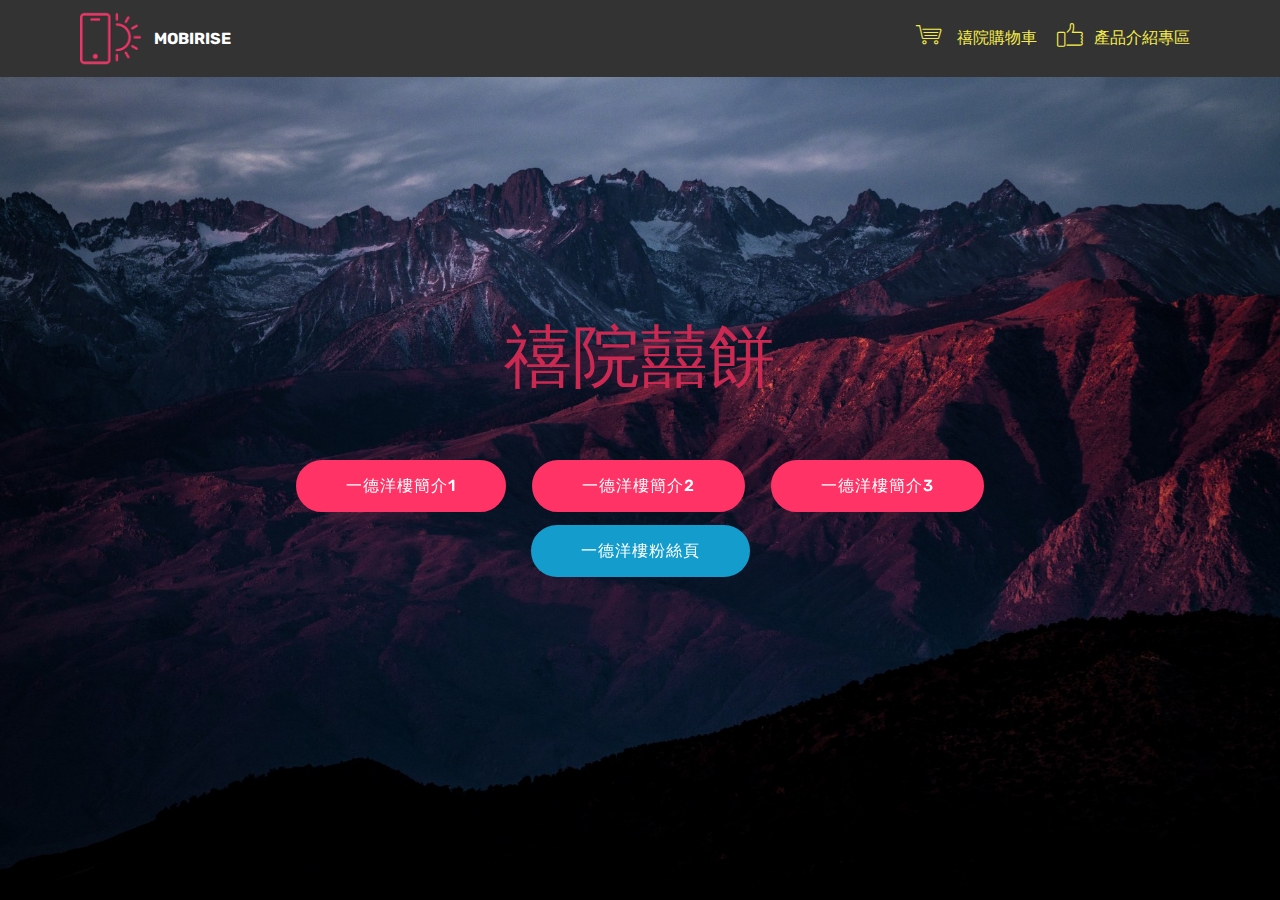
==== index.html @ d285a291 "create github pages" ====
<!DOCTYPE html>
<html>
<head>
  <!-- Site made with Mobirise Website Builder v4.3.2, https://mobirise.com -->
  <meta charset="UTF-8">
  <meta http-equiv="X-UA-Compatible" content="IE=edge">
  <meta name="generator" content="Mobirise v4.3.2, mobirise.com">
  <meta name="viewport" content="width=device-width, initial-scale=1">
  <link rel="shortcut icon" href="assets/images/logo2.png" type="image/x-icon">
  <meta name="description" content="一德洋樓介紹">
  <title>靜如的網頁</title>
  <link rel="stylesheet" href="assets/web/assets/mobirise-icons/mobirise-icons.css">
  <link rel="stylesheet" href="assets/tether/tether.min.css">
  <link rel="stylesheet" href="assets/bootstrap/css/bootstrap.min.css">
  <link rel="stylesheet" href="assets/bootstrap/css/bootstrap-grid.min.css">
  <link rel="stylesheet" href="assets/bootstrap/css/bootstrap-reboot.min.css">
  <link rel="stylesheet" href="assets/soundcloud-plugin/style.css">
  <link rel="stylesheet" href="assets/dropdown/css/style.css">
  <link rel="stylesheet" href="assets/theme/css/style.css">
  <link rel="stylesheet" href="assets/mobirise/css/mbr-additional.css" type="text/css">
  
  
  
</head>
<body>
<section class="menu cid-qD2wet095U" once="menu" id="menu1-g" data-rv-view="40">

    

    <nav class="navbar navbar-expand beta-menu navbar-dropdown align-items-center navbar-fixed-top navbar-toggleable-sm">
        <button class="navbar-toggler navbar-toggler-right" type="button" data-toggle="collapse" data-target="#navbarSupportedContent" aria-controls="navbarSupportedContent" aria-expanded="false" aria-label="Toggle navigation">
            <div class="hamburger">
                <span></span>
                <span></span>
                <span></span>
                <span></span>
            </div>
        </button>
        <div class="menu-logo">
            <div class="navbar-brand">
                <span class="navbar-logo">
                    <a href="https://mobirise.com">
                         <img src="assets/images/logo2.png" alt="Mobirise" media-simple="true" style="height: 3.8rem;">
                    </a>
                </span>
                <span class="navbar-caption-wrap"><a class="navbar-caption text-white display-4" href="https://mobirise.com">
                        MOBIRISE
                    </a></span>
            </div>
        </div>
        <div class="collapse navbar-collapse" id="navbarSupportedContent">
            <ul class="navbar-nav nav-dropdown nav-right" data-app-modern-menu="true"><li class="nav-item">
                    <a class="nav-link link text-success display-4" href="https://mobirise.com"><span class="mbri-shopping-cart mbr-iconfont mbr-iconfont-btn"></span>&nbsp;禧院購物車</a>
                </li>
                <li class="nav-item">
                    <a class="nav-link link text-success display-4" href="https://mobirise.com"><span class="mbri-like mbr-iconfont mbr-iconfont-btn"></span>產品介紹專區</a>
                </li></ul>
            
        </div>
    </nav>
</section>

<section class="engine"><a href="https://mobirise.co/h">make a website for free</a></section><section class="cid-qD2weN8NNi mbr-fullscreen mbr-parallax-background" id="header2-h" data-rv-view="42">

    

    

    <div class="container align-center">
        <div class="row justify-content-md-center">
            <div class="mbr-white col-md-10">
                <h1 class="mbr-section-title mbr-bold pb-3 mbr-fonts-style display-1"><span style="font-weight: normal;">禧院囍餅</span></h1>
                
                <p class="mbr-text pb-3 mbr-fonts-style display-5"></p>
                <div class="mbr-section-btn"><a class="btn btn-md btn-secondary display-4" href="https://www.youtube.com/watch?v=irKQ6YsvZEI&t=2s" target="_blank">一德洋樓簡介1</a> <a class="btn btn-md btn-secondary display-4" href="https://www.youtube.com/watch?v=BnlXxm09wXU" target="_blank">一德洋樓簡介2</a> <a class="btn btn-md btn-secondary display-4" href="https://www.youtube.com/watch?v=wf-YfYHKl_U" target="_blank">一德洋樓簡介3</a> <a class="btn btn-md btn-primary display-4" href="https://www.facebook.com/YidoMansion/" target="_blank">一德洋樓粉絲頁</a></div>
            </div>
        </div>
    </div>
    
</section>


  <script src="assets/web/assets/jquery/jquery.min.js"></script>
  <script src="assets/popper/popper.min.js"></script>
  <script src="assets/tether/tether.min.js"></script>
  <script src="assets/bootstrap/js/bootstrap.min.js"></script>
  <script src="assets/dropdown/js/script.min.js"></script>
  <script src="assets/touch-swipe/jquery.touch-swipe.min.js"></script>
  <script src="assets/jarallax/jarallax.min.js"></script>
  <script src="assets/smooth-scroll/smooth-scroll.js"></script>
  <script src="assets/theme/js/script.js"></script>
  
  
</body>
</html>
---- assets/web/assets/mobirise-icons/mobirise-icons.css ----
@font-face {
  font-family: 'MobiriseIcons';
  src:  url('mobirise-icons.eot?spat4u');
  src:  url('mobirise-icons.eot?spat4u#iefix') format('embedded-opentype'),
    url('mobirise-icons.ttf?spat4u') format('truetype'),
    url('mobirise-icons.woff?spat4u') format('woff'),
    url('mobirise-icons.svg?spat4u#MobiriseIcons') format('svg');
  font-weight: normal;
  font-style: normal;
}

[class^="mbri-"], [class*=" mbri-"] {
  /* use !important to prevent issues with browser extensions that change fonts */
  font-family: MobiriseIcons !important;
  speak: none;
  font-style: normal;
  font-weight: normal;
  font-variant: normal;
  text-transform: none;
  line-height: 1;

  /* Better Font Rendering =========== */
  -webkit-font-smoothing: antialiased;
  -moz-osx-font-smoothing: grayscale;
}

.mbri-add-submenu:before {
  content: "\e900";
}
.mbri-alert:before {
  content: "\e901";
}
.mbri-align-center:before {
  content: "\e902";
}
.mbri-align-justify:before {
  content: "\e903";
}
.mbri-align-left:before {
  content: "\e904";
}
.mbri-align-right:before {
  content: "\e905";
}
.mbri-android:before {
  content: "\e906";
}
.mbri-apple:before {
  content: "\e907";
}
.mbri-arrow-down:before {
  content: "\e908";
}
.mbri-arrow-next:before {
  content: "\e909";
}
.mbri-arrow-prev:before {
  content: "\e90a";
}
.mbri-arrow-up:before {
  content: "\e90b";
}
.mbri-bold:before {
  content: "\e90c";
}
.mbri-bookmark:before {
  content: "\e90d";
}
.mbri-bootstrap:before {
  content: "\e90e";
}
.mbri-briefcase:before {
  content: "\e90f";
}
.mbri-browse:before {
  content: "\e910";
}
.mbri-bulleted-list:before {
  content: "\e911";
}
.mbri-calendar:before {
  content: "\e912";
}
.mbri-camera:before {
  content: "\e913";
}
.mbri-cart-add:before {
  content: "\e914";
}
.mbri-cart-full:before {
  content: "\e915";
}
.mbri-cash:before {
  content: "\e916";
}
.mbri-change-style:before {
  content: "\e917";
}
.mbri-chat:before {
  content: "\e918";
}
.mbri-clock:before {
  content: "\e919";
}
.mbri-close:before {
  content: "\e91a";
}
.mbri-cloud:before {
  content: "\e91b";
}
.mbri-code:before {
  content: "\e91c";
}
.mbri-contact-form:before {
  content: "\e91d";
}
.mbri-credit-card:before {
  content: "\e91e";
}
.mbri-cursor-click:before {
  content: "\e91f";
}
.mbri-cust-feedback:before {
  content: "\e920";
}
.mbri-database:before {
  content: "\e921";
}
.mbri-delivery:before {
  content: "\e922";
}
.mbri-desktop:before {
  content: "\e923";
}
.mbri-devices:before {
  content: "\e924";
}
.mbri-down:before {
  content: "\e925";
}
.mbri-download:before {
  content: "\e989";
}
.mbri-drag-n-drop:before {
  content: "\e927";
}
.mbri-drag-n-drop2:before {
  content: "\e928";
}
.mbri-edit:before {
  content: "\e929";
}
.mbri-edit2:before {
  content: "\e92a";
}
.mbri-error:before {
  content: "\e92b";
}
.mbri-extension:before {
  content: "\e92c";
}
.mbri-features:before {
  content: "\e92d";
}
.mbri-file:before {
  content: "\e92e";
}
.mbri-flag:before {
  content: "\e92f";
}
.mbri-folder:before {
  content: "\e930";
}
.mbri-gift:before {
  content: "\e931";
}
.mbri-github:before {
  content: "\e932";
}
.mbri-globe:before {
  content: "\e933";
}
.mbri-globe-2:before {
  content: "\e934";
}
.mbri-growing-chart:before {
  content: "\e935";
}
.mbri-hearth:before {
  content: "\e936";
}
.mbri-help:before {
  content: "\e937";
}
.mbri-home:before {
  content: "\e938";
}
.mbri-hot-cup:before {
  content: "\e939";
}
.mbri-idea:before {
  content: "\e93a";
}
.mbri-image-gallery:before {
  content: "\e93b";
}
.mbri-image-slider:before {
  content: "\e93c";
}
.mbri-info:before {
  content: "\e93d";
}
.mbri-italic:before {
  content: "\e93e";
}
.mbri-key:before {
  content: "\e93f";
}
.mbri-laptop:before {
  content: "\e940";
}
.mbri-layers:before {
  content: "\e941";
}
.mbri-left-right:before {
  content: "\e942";
}
.mbri-left:before {
  content: "\e943";
}
.mbri-letter:before {
  content: "\e944";
}
.mbri-like:before {
  content: "\e945";
}
.mbri-link:before {
  content: "\e946";
}
.mbri-lock:before {
  content: "\e947";
}
.mbri-login:before {
  content: "\e948";
}
.mbri-logout:before {
  content: "\e949";
}
.mbri-magic-stick:before {
  content: "\e94a";
}
.mbri-map-pin:before {
  content: "\e94b";
}
.mbri-menu:before {
  content: "\e94c";
}
.mbri-mobile:before {
  content: "\e94d";
}
.mbri-mobile2:before {
  content: "\e94e";
}
.mbri-mobirise:before {
  content: "\e94f";
}
.mbri-more-horizontal:before {
  content: "\e950";
}
.mbri-more-vertical:before {
  content: "\e951";
}
.mbri-music:before {
  content: "\e952";
}
.mbri-new-file:before {
  content: "\e953";
}
.mbri-numbered-list:before {
  content: "\e954";
}
.mbri-opened-folder:before {
  content: "\e955";
}
.mbri-pages:before {
  content: "\e956";
}
.mbri-paper-plane:before {
  content: "\e957";
}
.mbri-paperclip:before {
  content: "\e958";
}
.mbri-photo:before {
  content: "\e959";
}
.mbri-photos:before {
  content: "\e95a";
}
.mbri-pin:before {
  content: "\e95b";
}
.mbri-play:before {
  content: "\e95c";
}
.mbri-plus:before {
  content: "\e95d";
}
.mbri-preview:before {
  content: "\e95e";
}
.mbri-print:before {
  content: "\e95f";
}
.mbri-protect:before {
  content: "\e960";
}
.mbri-question:before {
  content: "\e961";
}
.mbri-quote-left:before {
  content: "\e962";
}
.mbri-quote-right:before {
  content: "\e963";
}
.mbri-refresh:before {
  content: "\e964";
}
.mbri-responsive:before {
  content: "\e965";
}
.mbri-right:before {
  content: "\e966";
}
.mbri-rocket:before {
  content: "\e967";
}
.mbri-sad-face:before {
  content: "\e968";
}
.mbri-sale:before {
  content: "\e969";
}
.mbri-save:before {
  content: "\e96a";
}
.mbri-search:before {
  content: "\e96b";
}
.mbri-setting:before {
  content: "\e96c";
}
.mbri-setting2:before {
  content: "\e96d";
}
.mbri-setting3:before {
  content: "\e96e";
}
.mbri-share:before {
  content: "\e96f";
}
.mbri-shopping-bag:before {
  content: "\e970";
}
.mbri-shopping-basket:before {
  content: "\e971";
}
.mbri-shopping-cart:before {
  content: "\e972";
}
.mbri-sites:before {
  content: "\e973";
}
.mbri-smile-face:before {
  content: "\e974";
}
.mbri-speed:before {
  content: "\e975";
}
.mbri-star:before {
  content: "\e976";
}
.mbri-success:before {
  content: "\e977";
}
.mbri-sun:before {
  content: "\e978";
}
.mbri-sun2:before {
  content: "\e979";
}
.mbri-tablet:before {
  content: "\e97a";
}
.mbri-tablet-vertical:before {
  content: "\e97b";
}
.mbri-target:before {
  content: "\e97c";
}
.mbri-timer:before {
  content: "\e97d";
}
.mbri-to-ftp:before {
  content: "\e97e";
}
.mbri-to-local-drive:before {
  content: "\e97f";
}
.mbri-touch-swipe:before {
  content: "\e980";
}
.mbri-touch:before {
  content: "\e981";
}
.mbri-trash:before {
  content: "\e982";
}
.mbri-underline:before {
  content: "\e983";
}
.mbri-unlink:before {
  content: "\e984";
}
.mbri-unlock:before {
  content: "\e985";
}
.mbri-up-down:before {
  content: "\e986";
}
.mbri-up:before {
  content: "\e987";
}
.mbri-update:before {
  content: "\e988";
}
.mbri-upload:before {
 content: "\e926"; 
}
.mbri-user:before {
  content: "\e98a";
}
.mbri-user2:before {
  content: "\e98b";
}
.mbri-users:before {
  content: "\e98c";
}
.mbri-video:before {
  content: "\e98d";
}
.mbri-video-play:before {
  content: "\e98e";
}
.mbri-watch:before {
  content: "\e98f";
}
.mbri-website-theme:before {
  content: "\e990";
}
.mbri-wifi:before {
  content: "\e991";
}
.mbri-windows:before {
  content: "\e992";
}
.mbri-zoom-out:before {
  content: "\e993";
}
.mbri-redo:before {
  content: "\e994";
}
.mbri-undo:before {
  content: "\e995";
}
---- assets/soundcloud-plugin/style.css ----
.addons-container {
  position: relative;
  margin-left: auto;
  margin-right: auto;
  padding-right: 15px;
  padding-left: 15px; }
  @media (min-width: 576px) {
    .addons-container {
      padding-right: 15px;
      padding-left: 15px; } }
  @media (min-width: 768px) {
    .addons-container {
      padding-right: 15px;
      padding-left: 15px; } }
  @media (min-width: 992px) {
    .addons-container {
      padding-right: 15px;
      padding-left: 15px; } }
  @media (min-width: 1200px) {
    .addons-container {
      padding-right: 15px;
      padding-left: 15px; } }
  @media (min-width: 576px) {
    .addons-container {
      width: 540px;
      max-width: 100%; } }
  @media (min-width: 768px) {
    .addons-container {
      width: 720px;
      max-width: 100%; } }
  @media (min-width: 992px) {
    .addons-container {
      width: 960px;
      max-width: 100%; } }
  @media (min-width: 1200px) {
    .addons-container {
      width: 1140px;
      max-width: 100%; } }

.addons-container-inner{
    position: relative;
    width: 100%;
    min-height: 1px;
    padding-right: 15px;
    padding-left: 15px;
}
@media (min-width: 567px) {
    .addons-container-inner{
        -ms-flex: 0 0 66.666667%;
        flex: 0 0 66.666667%;
        max-width: 66.666667%;
    }
}
.addons-row{
    display: flex;
    justify-content:center;
}
---- assets/dropdown/css/style.css ----
.navbar-dropdown {
  left: 0;
  padding: 0;
  position: absolute;
  right: 0;
  top: 0;
  transition: all 0.45s ease;
  z-index: 1030;
  background: #282828; }
  .navbar-dropdown .navbar-logo {
    margin-right: 0.8rem;
    transition: margin 0.3s ease-in-out;
    vertical-align: middle; }
    .navbar-dropdown .navbar-logo img {
      height: 3.125rem;
      transition: all 0.3s ease-in-out; }
    .navbar-dropdown .navbar-logo.mbr-iconfont {
      font-size: 3.125rem;
      line-height: 3.125rem; }
  .navbar-dropdown .navbar-caption {
    font-weight: 700;
    white-space: normal;
    vertical-align: -4px;
    line-height: 3.125rem !important; }
    .navbar-dropdown .navbar-caption, .navbar-dropdown .navbar-caption:hover {
      color: inherit;
      text-decoration: none; }
  .navbar-dropdown .mbr-iconfont + .navbar-caption {
    vertical-align: -1px; }
  .navbar-dropdown.navbar-fixed-top {
    position: fixed; }
  .navbar-dropdown .navbar-brand span {
    vertical-align: -4px; }
  .navbar-dropdown.bg-color.transparent {
    background: none; }
  .navbar-dropdown.navbar-short .navbar-brand {
    padding: 0.625rem 0; }
    .navbar-dropdown.navbar-short .navbar-brand span {
      vertical-align: -1px; }
  .navbar-dropdown.navbar-short .navbar-caption {
    line-height: 2.375rem !important;
    vertical-align: -2px; }
  .navbar-dropdown.navbar-short .navbar-logo {
    margin-right: 0.5rem; }
    .navbar-dropdown.navbar-short .navbar-logo img {
      height: 2.375rem; }
    .navbar-dropdown.navbar-short .navbar-logo.mbr-iconfont {
      font-size: 2.375rem;
      line-height: 2.375rem; }
  .navbar-dropdown.navbar-short .mbr-table-cell {
    height: 3.625rem; }
  .navbar-dropdown .navbar-close {
    left: 0.6875rem;
    position: fixed;
    top: 0.75rem;
    z-index: 1000; }
  .navbar-dropdown .hamburger-icon {
    content: "";
    display: inline-block;
    vertical-align: middle;
    width: 16px;
    -webkit-box-shadow: 0 -6px 0 1px #282828,0 0 0 1px #282828,0 6px 0 1px #282828;
    -moz-box-shadow: 0 -6px 0 1px #282828,0 0 0 1px #282828,0 6px 0 1px #282828;
    box-shadow: 0 -6px 0 1px #282828,0 0 0 1px #282828,0 6px 0 1px #282828; }

.dropdown-menu .dropdown-toggle[data-toggle="dropdown-submenu"]::after {
  border-bottom: 0.35em solid transparent;
  border-left: 0.35em solid;
  border-right: 0;
  border-top: 0.35em solid transparent;
  margin-left: 0.3rem; }

.dropdown-menu .dropdown-item:focus {
  outline: 0; }

.nav-dropdown {
  font-size: 0.75rem;
  font-weight: 500;
  height: auto !important; }
  .nav-dropdown .nav-btn {
    padding-left: 1rem; }
  .nav-dropdown .link {
    margin: .667em 1.667em;
    font-weight: 500;
    padding: 0;
    transition: color .2s ease-in-out; }
    .nav-dropdown .link.dropdown-toggle {
      margin-right: 2.583em; }
      .nav-dropdown .link.dropdown-toggle::after {
        margin-left: .25rem;
        border-top: 0.35em solid;
        border-right: 0.35em solid transparent;
        border-left: 0.35em solid transparent;
        border-bottom: 0; }
      .nav-dropdown .link.dropdown-toggle[aria-expanded="true"] {
        margin: 0;
        padding: 0.667em 3.263em  0.667em 1.667em; }
  .nav-dropdown .link::after,
  .nav-dropdown .dropdown-item::after {
    color: inherit; }
  .nav-dropdown .btn {
    font-size: 0.75rem;
    font-weight: 700;
    letter-spacing: 0;
    margin-bottom: 0;
    padding-left: 1.25rem;
    padding-right: 1.25rem; }
  .nav-dropdown .dropdown-menu {
    border-radius: 0;
    border: 0;
    left: 0;
    margin: 0;
    padding-bottom: 1.25rem;
    padding-top: 1.25rem;
    position: relative; }
  .nav-dropdown .dropdown-submenu {
    margin-left: 0.125rem;
    top: 0; }
  .nav-dropdown .dropdown-item {
    font-weight: 500;
    line-height: 2;
    padding: 0.3846em 4.615em 0.3846em 1.5385em;
    position: relative;
    transition: color .2s ease-in-out, background-color .2s ease-in-out; }
    .nav-dropdown .dropdown-item::after {
      margin-top: -0.3077em;
      position: absolute;
      right: 1.1538em;
      top: 50%; }
    .nav-dropdown .dropdown-item:focus, .nav-dropdown .dropdown-item:hover {
      background: none; }

@media (max-width: 767px) {
  .nav-dropdown.navbar-toggleable-sm {
    bottom: 0;
    display: none;
    left: 0;
    overflow-x: hidden;
    position: fixed;
    top: 0;
    transform: translateX(-100%);
    -ms-transform: translateX(-100%);
    -webkit-transform: translateX(-100%);
    width: 18.75rem;
    z-index: 999; } }
.nav-dropdown.navbar-toggleable-xl {
  bottom: 0;
  display: none;
  left: 0;
  overflow-x: hidden;
  position: fixed;
  top: 0;
  transform: translateX(-100%);
  -ms-transform: translateX(-100%);
  -webkit-transform: translateX(-100%);
  width: 18.75rem;
  z-index: 999; }

.nav-dropdown-sm {
  display: block !important;
  overflow-x: hidden;
  overflow: auto;
  padding-top: 3.875rem; }
  .nav-dropdown-sm::after {
    content: "";
    display: block;
    height: 3rem;
    width: 100%; }
  .nav-dropdown-sm.collapse.in ~ .navbar-close {
    display: block !important; }
  .nav-dropdown-sm.collapsing, .nav-dropdown-sm.collapse.in {
    transform: translateX(0);
    -ms-transform: translateX(0);
    -webkit-transform: translateX(0);
    transition: all 0.25s ease-out;
    -webkit-transition: all 0.25s ease-out;
    background: #282828; }
  .nav-dropdown-sm.collapsing[aria-expanded="false"] {
    transform: translateX(-100%);
    -ms-transform: translateX(-100%);
    -webkit-transform: translateX(-100%); }
  .nav-dropdown-sm .nav-item {
    display: block;
    margin-left: 0 !important;
    padding-left: 0; }
  .nav-dropdown-sm .link,
  .nav-dropdown-sm .dropdown-item {
    border-top: 1px dotted rgba(255, 255, 255, 0.1);
    font-size: 0.8125rem;
    line-height: 1.6;
    margin: 0 !important;
    padding: 0.875rem 2.4rem 0.875rem 1.5625rem !important;
    position: relative;
    white-space: normal; }
    .nav-dropdown-sm .link:focus, .nav-dropdown-sm .link:hover,
    .nav-dropdown-sm .dropdown-item:focus,
    .nav-dropdown-sm .dropdown-item:hover {
      background: rgba(0, 0, 0, 0.2) !important;
      color: #c0a375; }
  .nav-dropdown-sm .nav-btn {
    position: relative;
    padding: 1.5625rem 1.5625rem 0 1.5625rem; }
    .nav-dropdown-sm .nav-btn::before {
      border-top: 1px dotted rgba(255, 255, 255, 0.1);
      content: "";
      left: 0;
      position: absolute;
      top: 0;
      width: 100%; }
    .nav-dropdown-sm .nav-btn + .nav-btn {
      padding-top: 0.625rem; }
      .nav-dropdown-sm .nav-btn + .nav-btn::before {
        display: none; }
  .nav-dropdown-sm .btn {
    padding: 0.625rem 0; }
  .nav-dropdown-sm .dropdown-toggle[data-toggle="dropdown-submenu"]::after {
    margin-left: .25rem;
    border-top: 0.35em solid;
    border-right: 0.35em solid transparent;
    border-left: 0.35em solid transparent;
    border-bottom: 0; }
  .nav-dropdown-sm .dropdown-toggle[data-toggle="dropdown-submenu"][aria-expanded="true"]::after {
    border-top: 0;
    border-right: 0.35em solid transparent;
    border-left: 0.35em solid transparent;
    border-bottom: 0.35em solid; }
  .nav-dropdown-sm .dropdown-menu {
    margin: 0;
    padding: 0;
    position: relative;
    top: 0;
    left: 0;
    width: 100%;
    border: 0;
    float: none;
    border-radius: 0;
    background: none; }
  .nav-dropdown-sm .dropdown-submenu {
    left: 100%;
    margin-left: 0.125rem;
    margin-top: -1.25rem;
    top: 0; }

.navbar-toggleable-sm .nav-dropdown .dropdown-menu {
  position: absolute; }

.navbar-toggleable-sm .nav-dropdown .dropdown-submenu {
  left: 100%;
  margin-left: 0.125rem;
  margin-top: -1.25rem;
  top: 0; }

.navbar-toggleable-sm.opened .nav-dropdown .dropdown-menu {
  position: relative; }

.navbar-toggleable-sm.opened .nav-dropdown .dropdown-submenu {
  left: 0;
  margin-left: 00rem;
  margin-top: 0rem;
  top: 0; }

.is-builder .nav-dropdown.collapsing {
  transition: none !important; }

/*# sourceMappingURL=style.css.map */
---- assets/theme/css/style.css ----
/*!
 * Mobirise v4 theme (https://mobirise.com/)
 * Copyright 2017 Mobirise
 */
section {
  background-color: #eeeeee; }

section,
.container,
.container-fluid {
  position: relative;
  word-wrap: break-word; }

a.mbr-iconfont:hover {
  text-decoration: none; }

.article .lead p, .article .lead ul, .article .lead ol, .article .lead pre, .article .lead blockquote {
  margin-bottom: 0; }

a {
  font-style: normal;
  font-weight: 400;
  cursor: pointer; }
  a, a:hover {
    text-decoration: none; }

figure {
  margin-bottom: 0; }

body {
  color: #232323; }

h1, h2, h3, h4, h5, h6,
.h1, .h2, .h3, .h4, .h5, .h6,
.display-1, .display-2, .display-3, .display-4 {
  line-height: 1;
  word-break: break-word;
  word-wrap: break-word; }

b, strong {
  font-weight: bold; }

blockquote {
  padding: 10px 0 10px 20px;
  position: relative;
  border-left: 2px solid;
  border-color: #ff3366; }

input:-webkit-autofill, input:-webkit-autofill:hover, input:-webkit-autofill:focus, input:-webkit-autofill:active {
  transition-delay: 9999s;
  transition-property: background-color, color; }

textarea[type="hidden"] {
  display: none; }

body {
  position: relative; }

section {
  background-position: 50% 50%;
  background-repeat: no-repeat;
  background-size: cover; }
  section .mbr-background-video,
  section .mbr-background-video-preview {
    position: absolute;
    bottom: 0;
    left: 0;
    right: 0;
    top: 0; }

.hidden {
  visibility: hidden; }

.mbr-z-index20 {
  z-index: 20; }

/*! Base colors */
.mbr-white {
  color: #ffffff; }

.mbr-black {
  color: #000000; }

.mbr-bg-white {
  background-color: #ffffff; }

.mbr-bg-black {
  background-color: #000000; }

/*! Text-aligns */
.align-left {
  text-align: left; }

.align-center {
  text-align: center; }

.align-right {
  text-align: right; }

@media (max-width: 767px) {
  .align-left, .align-center, .align-right, .mbr-section-btn, .mbr-section-title {
    text-align: center; } }
/*! Font-weight  */
.mbr-light {
  font-weight: 300; }

.mbr-regular {
  font-weight: 400; }

.mbr-semibold {
  font-weight: 500; }

.mbr-bold {
  font-weight: 700; }

/*! Media  */
.media-size-item {
  -webkit-flex: 1 1 auto;
  -moz-flex: 1 1 auto;
  -ms-flex: 1 1 auto;
  -o-flex: 1 1 auto;
  flex: 1 1 auto; }

.media-content {
  -webkit-flex-basis: 100%;
  flex-basis: 100%; }

.media-container-row {
  display: -ms-flexbox;
  display: -webkit-flex;
  display: flex;
  -webkit-flex-direction: row;
  -ms-flex-direction: row;
  flex-direction: row;
  -webkit-flex-wrap: wrap;
  -ms-flex-wrap: wrap;
  flex-wrap: wrap;
  -webkit-justify-content: center;
  -ms-flex-pack: center;
  justify-content: center;
  -webkit-align-content: center;
  -ms-flex-line-pack: center;
  align-content: center;
  -webkit-align-items: start;
  -ms-flex-align: start;
  align-items: start; }
  .media-container-row .media-size-item {
    width: 400px; }

.media-container-column {
  display: -ms-flexbox;
  display: -webkit-flex;
  display: flex;
  -webkit-flex-direction: column;
  -ms-flex-direction: column;
  flex-direction: column;
  -webkit-flex-wrap: wrap;
  -ms-flex-wrap: wrap;
  flex-wrap: wrap;
  -webkit-justify-content: center;
  -ms-flex-pack: center;
  justify-content: center;
  -webkit-align-content: center;
  -ms-flex-line-pack: center;
  align-content: center;
  -webkit-align-items: stretch;
  -ms-flex-align: stretch;
  align-items: stretch; }
  .media-container-column > * {
    width: 100%; }

@media (min-width: 992px) {
  .media-container-row {
    -webkit-flex-wrap: nowrap;
    -ms-flex-wrap: nowrap;
    flex-wrap: nowrap; } }
figure {
  overflow: hidden; }

figure[mbr-media-size] {
  transition: width 0.1s; }

.mbr-figure img, .mbr-figure iframe {
  display: block;
  width: 100%; }

.card {
  background-color: transparent;
  border: none; }

.card-img {
  text-align: center;
  flex-shrink: 0; }

.media {
  max-width: 100%;
  margin: 0 auto; }

.mbr-figure {
  -ms-flex-item-align: center;
  -ms-grid-row-align: center;
  -webkit-align-self: center;
  align-self: center; }

.media-container > div {
  max-width: 100%; }

.mbr-figure img, .card-img img {
  width: 100%; }

@media (max-width: 991px) {
  .media-size-item {
    width: auto !important; }

  .media {
    width: auto; }

  .mbr-figure {
    width: 100% !important; } }
/*! Buttons */
.mbr-section-btn {
  margin-left: -.25rem;
  margin-right: -.25rem;
  font-size: 0; }

nav .mbr-section-btn {
  margin-left: 0rem;
  margin-right: 0rem; }

/*! Btn icon margin */
.btn .mbr-iconfont, .btn.btn-sm .mbr-iconfont {
  cursor: pointer;
  margin-right: 0.5rem; }

.btn.btn-md .mbr-iconfont, .btn.btn-md .mbr-iconfont {
  margin-right: 0.8rem; }

.mbr-regular {
  font-weight: 400; }

.mbr-semibold {
  font-weight: 500; }

.mbr-bold {
  font-weight: 700; }

[type="submit"] {
  -webkit-appearance: none; }

/*! Full-screen */
.mbr-fullscreen .mbr-overlay {
  min-height: 100vh; }

.mbr-fullscreen {
  display: flex;
  display: -webkit-flex;
  display: -moz-flex;
  display: -ms-flex;
  display: -o-flex;
  align-items: center;
  -webkit-align-items: center;
  min-height: 100vh;
  padding-top: 3rem;
  padding-bottom: 3rem; }

/*! Map */
.map {
  height: 25rem;
  position: relative; }
  .map iframe {
    width: 100%;
    height: 100%; }

/* Form */
.form-asterisk {
  font-family: initial;
  position: absolute;
  top: -2px;
  font-weight: normal; }

/*! Scroll to top arrow */
.mbr-arrow-up {
  bottom: 25px;
  right: 90px;
  position: fixed;
  text-align: right;
  z-index: 5000;
  color: #ffffff;
  font-size: 32px;
  transform: rotate(180deg);
  -webkit-transform: rotate(180deg); }

.mbr-arrow-up a {
  background: rgba(0, 0, 0, 0.2);
  border-radius: 3px;
  color: #fff;
  display: inline-block;
  height: 60px;
  width: 60px;
  outline-style: none !important;
  position: relative;
  text-decoration: none;
  transition: all .3s ease-in-out;
  cursor: pointer;
  text-align: center; }
  .mbr-arrow-up a:hover {
    background-color: rgba(0, 0, 0, 0.4); }
  .mbr-arrow-up a i {
    line-height: 60px; }

.mbr-arrow-up-icon {
  display: block;
  color: #fff; }

.mbr-arrow-up-icon::before {
  content: "\203a";
  display: inline-block;
  font-family: serif;
  font-size: 32px;
  line-height: 1;
  font-style: normal;
  position: relative;
  top: 6px;
  left: -4px;
  -webkit-transform: rotate(-90deg);
  transform: rotate(-90deg); }

/*! Arrow Down */
.mbr-arrow {
  position: absolute;
  bottom: 45px;
  left: 50%;
  width: 60px;
  height: 60px;
  cursor: pointer;
  background-color: rgba(80, 80, 80, 0.5);
  border-radius: 50%;
  -webkit-transform: translateX(-50%);
  transform: translateX(-50%); }
  .mbr-arrow > a {
    display: inline-block;
    text-decoration: none;
    outline-style: none;
    -webkit-animation: arrowdown 1.7s ease-in-out infinite;
    animation: arrowdown 1.7s ease-in-out infinite; }
    .mbr-arrow > a > i {
      position: absolute;
      top: -2px;
      left: 15px;
      font-size: 2rem; }

@keyframes arrowdown {
  0% {
    transform: translateY(0px);
    -webkit-transform: translateY(0px); }
  50% {
    transform: translateY(-5px);
    -webkit-transform: translateY(-5px); }
  100% {
    transform: translateY(0px);
    -webkit-transform: translateY(0px); } }
@-webkit-keyframes arrowdown {
  0% {
    transform: translateY(0px);
    -webkit-transform: translateY(0px); }
  50% {
    transform: translateY(-5px);
    -webkit-transform: translateY(-5px); }
  100% {
    transform: translateY(0px);
    -webkit-transform: translateY(0px); } }
@media (max-width: 500px) {
  .mbr-arrow-up {
    left: 50%;
    right: auto;
    transform: translateX(-50%) rotate(180deg);
    -webkit-transform: translateX(-50%) rotate(180deg); } }
/*Gradients animation*/
@keyframes gradient-animation {
  from {
    background-position: 0% 100%;
    animation-timing-function: ease-in-out; }
  to {
    background-position: 100% 0%;
    animation-timing-function: ease-in-out; } }
@-webkit-keyframes gradient-animation {
  from {
    background-position: 0% 100%;
    animation-timing-function: ease-in-out; }
  to {
    background-position: 100% 0%;
    animation-timing-function: ease-in-out; } }
.bg-gradient {
  background-size: 200% 200%;
  animation: gradient-animation 5s infinite alternate;
  -webkit-animation: gradient-animation 5s infinite alternate; }

.menu .navbar-brand {
  display: -webkit-flex; }
  .menu .navbar-brand span {
    display: flex;
    display: -webkit-flex; }
  .menu .navbar-brand .navbar-caption-wrap {
    display: -webkit-flex; }
  .menu .navbar-brand .navbar-logo img {
    display: -webkit-flex; }
@media (min-width: 768px) and (max-width: 991px) {
  .menu .navbar-toggleable-sm .navbar-nav {
    display: -webkit-box;
    display: -webkit-flex;
    display: -ms-flexbox; } }
@media (min-width: 992px) {
  .menu .navbar-nav.nav-dropdown {
    display: -webkit-flex; }
  .menu .navbar-toggleable-sm .navbar-collapse {
    display: -webkit-flex !important; } }

/*# sourceMappingURL=style.css.map */
.engine {
	position: absolute;
	text-indent: -2400px;
	text-align: center;
	padding: 0;
	top: 0;
	left: -2400px;
}
---- assets/mobirise/css/mbr-additional.css ----
@import url(https://fonts.googleapis.com/css?family=Rubik:300,300i,400,400i,500,500i,700,700i,900,900i);





body {
  font-style: normal;
  line-height: 1.5;
}
.mbr-section-title {
  font-style: normal;
  line-height: 1.2;
}
.mbr-section-subtitle {
  line-height: 1.3;
}
.mbr-text {
  font-style: normal;
  line-height: 1.6;
}
.display-1 {
  font-family: 'Rubik', sans-serif;
  font-size: 4.25rem;
}
.display-1 > .mbr-iconfont {
  font-size: 6.8rem;
}
.display-2 {
  font-family: 'Rubik', sans-serif;
  font-size: 3rem;
}
.display-2 > .mbr-iconfont {
  font-size: 4.8rem;
}
.display-4 {
  font-family: 'Rubik', sans-serif;
  font-size: 1rem;
}
.display-4 > .mbr-iconfont {
  font-size: 1.6rem;
}
.display-5 {
  font-family: 'Rubik', sans-serif;
  font-size: 1.5rem;
}
.display-5 > .mbr-iconfont {
  font-size: 2.4rem;
}
.display-7 {
  font-family: 'Rubik', sans-serif;
  font-size: 1rem;
}
.display-7 > .mbr-iconfont {
  font-size: 1.6rem;
}
/* ---- Fluid typography for mobile devices ---- */
/* 1.4 - font scale ratio ( bootstrap == 1.42857 ) */
/* 100vw - current viewport width */
/* (48 - 20)  48 == 48rem == 768px, 20 == 20rem == 320px(minimal supported viewport) */
/* 0.65 - min scale variable, may vary */
@media (max-width: 768px) {
  .display-1 {
    font-size: 3.4rem;
    font-size: calc( 2.1374999999999997rem + (4.25 - 2.1374999999999997) * ((100vw - 20rem) / (48 - 20)));
    line-height: calc( 1.4 * (2.1374999999999997rem + (4.25 - 2.1374999999999997) * ((100vw - 20rem) / (48 - 20))));
  }
  .display-2 {
    font-size: 2.4rem;
    font-size: calc( 1.7rem + (3 - 1.7) * ((100vw - 20rem) / (48 - 20)));
    line-height: calc( 1.4 * (1.7rem + (3 - 1.7) * ((100vw - 20rem) / (48 - 20))));
  }
  .display-4 {
    font-size: 0.8rem;
    font-size: calc( 1rem + (1 - 1) * ((100vw - 20rem) / (48 - 20)));
    line-height: calc( 1.4 * (1rem + (1 - 1) * ((100vw - 20rem) / (48 - 20))));
  }
  .display-5 {
    font-size: 1.2rem;
    font-size: calc( 1.175rem + (1.5 - 1.175) * ((100vw - 20rem) / (48 - 20)));
    line-height: calc( 1.4 * (1.175rem + (1.5 - 1.175) * ((100vw - 20rem) / (48 - 20))));
  }
}
/* Buttons */
.btn {
  font-weight: 500;
  border-width: 2px;
  font-style: normal;
  letter-spacing: 1px;
  margin: .4rem .8rem;
  white-space: normal;
  -webkit-transition: all 0.3s ease-in-out;
  -moz-transition: all 0.3s ease-in-out;
  transition: all 0.3s ease-in-out;
  padding: 1rem 3rem;
  border-radius: 3px;
  display: inline-flex;
  align-items: center;
  justify-content: center;
  word-break: break-word;
}
.btn-sm {
  font-weight: 500;
  letter-spacing: 1px;
  -webkit-transition: all 0.3s ease-in-out;
  -moz-transition: all 0.3s ease-in-out;
  transition: all 0.3s ease-in-out;
  padding: 0.6rem 1.5rem;
  border-radius: 3px;
}
.btn-md {
  font-weight: 500;
  letter-spacing: 1px;
  margin: .4rem .8rem !important;
  -webkit-transition: all 0.3s ease-in-out;
  -moz-transition: all 0.3s ease-in-out;
  transition: all 0.3s ease-in-out;
  padding: 1rem 3rem;
  border-radius: 3px;
}
.btn-lg {
  font-weight: 500;
  letter-spacing: 1px;
  margin: .4rem .8rem !important;
  -webkit-transition: all 0.3s ease-in-out;
  -moz-transition: all 0.3s ease-in-out;
  transition: all 0.3s ease-in-out;
  padding: 1.2rem 3.2rem;
  border-radius: 3px;
}
.bg-primary {
  background-color: #149dcc !important;
}
.bg-success {
  background-color: #f7ed4a !important;
}
.bg-info {
  background-color: #82786e !important;
}
.bg-warning {
  background-color: #879a9f !important;
}
.bg-danger {
  background-color: #b1a374 !important;
}
.btn-primary,
.btn-primary:active {
  background-color: #149dcc;
  border-color: #149dcc;
  color: #ffffff;
}
.btn-primary:hover,
.btn-primary:focus,
.btn-primary.focus,
.btn-primary.active {
  color: #ffffff;
  background-color: #0d6786;
  border-color: #0d6786;
}
.btn-primary.disabled,
.btn-primary:disabled {
  color: #ffffff !important;
  background-color: #0d6786 !important;
  border-color: #0d6786 !important;
}
.btn-secondary,
.btn-secondary:active {
  background-color: #ff3366;
  border-color: #ff3366;
  color: #ffffff;
}
.btn-secondary:hover,
.btn-secondary:focus,
.btn-secondary.focus,
.btn-secondary.active {
  color: #ffffff;
  background-color: #e50039;
  border-color: #e50039;
}
.btn-secondary.disabled,
.btn-secondary:disabled {
  color: #ffffff !important;
  background-color: #e50039 !important;
  border-color: #e50039 !important;
}
.btn-info,
.btn-info:active {
  background-color: #82786e;
  border-color: #82786e;
  color: #ffffff;
}
.btn-info:hover,
.btn-info:focus,
.btn-info.focus,
.btn-info.active {
  color: #ffffff;
  background-color: #59524b;
  border-color: #59524b;
}
.btn-info.disabled,
.btn-info:disabled {
  color: #ffffff !important;
  background-color: #59524b !important;
  border-color: #59524b !important;
}
.btn-success,
.btn-success:active {
  background-color: #f7ed4a;
  border-color: #f7ed4a;
  color: #ffffff;
}
.btn-success:hover,
.btn-success:focus,
.btn-success.focus,
.btn-success.active {
  color: #ffffff;
  background-color: #eadd0a;
  border-color: #eadd0a;
}
.btn-success.disabled,
.btn-success:disabled {
  color: #ffffff !important;
  background-color: #eadd0a !important;
  border-color: #eadd0a !important;
}
.btn-warning,
.btn-warning:active {
  background-color: #879a9f;
  border-color: #879a9f;
  color: #ffffff;
}
.btn-warning:hover,
.btn-warning:focus,
.btn-warning.focus,
.btn-warning.active {
  color: #ffffff;
  background-color: #617479;
  border-color: #617479;
}
.btn-warning.disabled,
.btn-warning:disabled {
  color: #ffffff !important;
  background-color: #617479 !important;
  border-color: #617479 !important;
}
.btn-danger,
.btn-danger:active {
  background-color: #b1a374;
  border-color: #b1a374;
  color: #ffffff;
}
.btn-danger:hover,
.btn-danger:focus,
.btn-danger.focus,
.btn-danger.active {
  color: #ffffff;
  background-color: #8b7d4e;
  border-color: #8b7d4e;
}
.btn-danger.disabled,
.btn-danger:disabled {
  color: #ffffff !important;
  background-color: #8b7d4e !important;
  border-color: #8b7d4e !important;
}
.btn-white {
  color: #333333 !important;
}
.btn-white,
.btn-white:active {
  background-color: #ffffff;
  border-color: #ffffff;
  color: #ffffff;
}
.btn-white:hover,
.btn-white:focus,
.btn-white.focus,
.btn-white.active {
  color: #ffffff;
  background-color: #d4d4d4;
  border-color: #d4d4d4;
}
.btn-white.disabled,
.btn-white:disabled {
  color: #ffffff !important;
  background-color: #d4d4d4 !important;
  border-color: #d4d4d4 !important;
}
.btn-black,
.btn-black:active {
  background-color: #333333;
  border-color: #333333;
  color: #ffffff;
}
.btn-black:hover,
.btn-black:focus,
.btn-black.focus,
.btn-black.active {
  color: #ffffff;
  background-color: #0d0d0d;
  border-color: #0d0d0d;
}
.btn-black.disabled,
.btn-black:disabled {
  color: #ffffff !important;
  background-color: #0d0d0d !important;
  border-color: #0d0d0d !important;
}
.btn-primary-outline,
.btn-primary-outline:active {
  background: none;
  border-color: #0b566f;
  color: #0b566f;
}
.btn-primary-outline:hover,
.btn-primary-outline:focus,
.btn-primary-outline.focus,
.btn-primary-outline.active {
  color: #ffffff;
  background-color: #149dcc;
  border-color: #149dcc;
}
.btn-primary-outline.disabled,
.btn-primary-outline:disabled {
  color: #ffffff !important;
  background-color: #149dcc !important;
  border-color: #149dcc !important;
}
.btn-secondary-outline,
.btn-secondary-outline:active {
  background: none;
  border-color: #cc0033;
  color: #cc0033;
}
.btn-secondary-outline:hover,
.btn-secondary-outline:focus,
.btn-secondary-outline.focus,
.btn-secondary-outline.active {
  color: #ffffff;
  background-color: #ff3366;
  border-color: #ff3366;
}
.btn-secondary-outline.disabled,
.btn-secondary-outline:disabled {
  color: #ffffff !important;
  background-color: #ff3366 !important;
  border-color: #ff3366 !important;
}
.btn-info-outline,
.btn-info-outline:active {
  background: none;
  border-color: #4b453f;
  color: #4b453f;
}
.btn-info-outline:hover,
.btn-info-outline:focus,
.btn-info-outline.focus,
.btn-info-outline.active {
  color: #ffffff;
  background-color: #82786e;
  border-color: #82786e;
}
.btn-info-outline.disabled,
.btn-info-outline:disabled {
  color: #ffffff !important;
  background-color: #82786e !important;
  border-color: #82786e !important;
}
.btn-success-outline,
.btn-success-outline:active {
  background: none;
  border-color: #d2c609;
  color: #d2c609;
}
.btn-success-outline:hover,
.btn-success-outline:focus,
.btn-success-outline.focus,
.btn-success-outline.active {
  color: #ffffff;
  background-color: #f7ed4a;
  border-color: #f7ed4a;
}
.btn-success-outline.disabled,
.btn-success-outline:disabled {
  color: #ffffff !important;
  background-color: #f7ed4a !important;
  border-color: #f7ed4a !important;
}
.btn-warning-outline,
.btn-warning-outline:active {
  background: none;
  border-color: #55666b;
  color: #55666b;
}
.btn-warning-outline:hover,
.btn-warning-outline:focus,
.btn-warning-outline.focus,
.btn-warning-outline.active {
  color: #ffffff;
  background-color: #879a9f;
  border-color: #879a9f;
}
.btn-warning-outline.disabled,
.btn-warning-outline:disabled {
  color: #ffffff !important;
  background-color: #879a9f !important;
  border-color: #879a9f !important;
}
.btn-danger-outline,
.btn-danger-outline:active {
  background: none;
  border-color: #7a6e45;
  color: #7a6e45;
}
.btn-danger-outline:hover,
.btn-danger-outline:focus,
.btn-danger-outline.focus,
.btn-danger-outline.active {
  color: #ffffff;
  background-color: #b1a374;
  border-color: #b1a374;
}
.btn-danger-outline.disabled,
.btn-danger-outline:disabled {
  color: #ffffff !important;
  background-color: #b1a374 !important;
  border-color: #b1a374 !important;
}
.btn-black-outline,
.btn-black-outline:active {
  background: none;
  border-color: #000000;
  color: #000000;
}
.btn-black-outline:hover,
.btn-black-outline:focus,
.btn-black-outline.focus,
.btn-black-outline.active {
  color: #ffffff;
  background-color: #333333;
  border-color: #333333;
}
.btn-black-outline.disabled,
.btn-black-outline:disabled {
  color: #ffffff !important;
  background-color: #333333 !important;
  border-color: #333333 !important;
}
.btn-white-outline,
.btn-white-outline:active,
.btn-white-outline.active {
  background: none;
  border-color: #ffffff;
  color: #ffffff;
}
.btn-white-outline:hover,
.btn-white-outline:focus,
.btn-white-outline.focus {
  color: #333333;
  background-color: #ffffff;
  border-color: #ffffff;
}
.text-primary {
  color: #149dcc !important;
}
.text-secondary {
  color: #ff3366 !important;
}
.text-success {
  color: #f7ed4a !important;
}
.text-info {
  color: #82786e !important;
}
.text-warning {
  color: #879a9f !important;
}
.text-danger {
  color: #b1a374 !important;
}
.text-white {
  color: #ffffff !important;
}
.text-black {
  color: #000000 !important;
}
a.text-primary:hover,
a.text-primary:focus {
  color: #0b566f !important;
}
a.text-secondary:hover,
a.text-secondary:focus {
  color: #cc0033 !important;
}
a.text-success:hover,
a.text-success:focus {
  color: #d2c609 !important;
}
a.text-info:hover,
a.text-info:focus {
  color: #4b453f !important;
}
a.text-warning:hover,
a.text-warning:focus {
  color: #55666b !important;
}
a.text-danger:hover,
a.text-danger:focus {
  color: #7a6e45 !important;
}
a.text-white:hover,
a.text-white:focus {
  color: #b3b3b3 !important;
}
a.text-black:hover,
a.text-black:focus {
  color: #4d4d4d !important;
}
.alert-success {
  background-color: #70c770;
}
.alert-info {
  background-color: #82786e;
}
.alert-warning {
  background-color: #879a9f;
}
.alert-danger {
  background-color: #b1a374;
}
.mbr-section-btn a.btn:not(.btn-form) {
  border-radius: 100px;
}
.mbr-section-btn a.btn:not(.btn-form):hover {
  box-shadow: 0 10px 40px 0 rgba(0, 0, 0, 0.2);
}
.mbr-gallery-filter li a {
  border-radius: 100px !important;
}
.mbr-gallery-filter li.active .btn {
  background-color: #149dcc;
  border-color: #149dcc;
  color: #ffffff;
}
.mbr-gallery-filter li.active .btn:focus {
  box-shadow: none;
}
.nav-tabs .nav-link {
  border-radius: 100px !important;
}
.btn-form {
  border-radius: 0;
}
.btn-form:hover {
  cursor: pointer;
}
a,
a:hover {
  color: #149dcc;
}
.mbr-plan-header.bg-primary .mbr-plan-subtitle,
.mbr-plan-header.bg-primary .mbr-plan-price-desc {
  color: #b4e6f8;
}
.mbr-plan-header.bg-success .mbr-plan-subtitle,
.mbr-plan-header.bg-success .mbr-plan-price-desc {
  color: #ffffff;
}
.mbr-plan-header.bg-info .mbr-plan-subtitle,
.mbr-plan-header.bg-info .mbr-plan-price-desc {
  color: #beb8b2;
}
.mbr-plan-header.bg-warning .mbr-plan-subtitle,
.mbr-plan-header.bg-warning .mbr-plan-price-desc {
  color: #ced6d8;
}
.mbr-plan-header.bg-danger .mbr-plan-subtitle,
.mbr-plan-header.bg-danger .mbr-plan-price-desc {
  color: #dfd9c6;
}
/* Scroll to top button*/
.scrollToTop_wraper {
  opacity: 0 !important;
}
/* Others*/
.note-check a[data-value=Rubik] {
  font-style: normal;
}
.mbr-arrow a {
  color: #ffffff;
}
.form-control-label {
  position: relative;
  cursor: pointer;
  margin-bottom: .357em;
  padding: 0;
}
.alert {
  color: #ffffff;
  border-radius: 0;
  border: 0;
  font-size: .875rem;
  line-height: 1.5;
  margin-bottom: 1.875rem;
  padding: 1.25rem;
  position: relative;
}
.alert.alert-form::after {
  background-color: inherit;
  bottom: -7px;
  content: "";
  display: block;
  height: 14px;
  left: 50%;
  margin-left: -7px;
  position: absolute;
  transform: rotate(45deg);
  width: 14px;
}
.form-control {
  background-color: #f5f5f5;
  box-shadow: none;
  color: #565656;
  font-family: 'Rubik', sans-serif;
  font-size: 1rem;
  line-height: 1.43;
  min-height: 3.5em;
  padding: 1.07em .5em;
}
.form-control > .mbr-iconfont {
  font-size: 1.6rem;
}
.form-control,
.form-control:focus {
  border: 1px solid #e8e8e8;
}
.form-active .form-control:invalid {
  border-color: red;
}
.mbr-overlay {
  background-color: #000;
  bottom: 0;
  left: 0;
  opacity: .5;
  position: absolute;
  right: 0;
  top: 0;
  z-index: 0;
}
blockquote {
  font-style: italic;
  padding: 10px 0 10px 20px;
  font-size: 1.09rem;
  position: relative;
  border-color: #149dcc;
  border-width: 3px;
}
ul,
ol,
pre,
blockquote {
  margin-bottom: 2.3125rem;
}
pre {
  background: #f4f4f4;
  padding: 10px 24px;
  white-space: pre-wrap;
}
.inactive {
  -webkit-user-select: none;
  -moz-user-select: none;
  -ms-user-select: none;
  user-select: none;
  pointer-events: none;
  -webkit-user-drag: none;
  user-drag: none;
}
.mbr-section__comments .row {
  justify-content: center;
}
/* Forms */
.mbr-form .btn {
  margin: .4rem 0;
}
.mbr-form .input-group-btn a.btn {
  border-radius: 100px !important;
}
.mbr-form .input-group-btn a.btn:hover {
  box-shadow: 0 10px 40px 0 rgba(0, 0, 0, 0.2);
}
.mbr-form .input-group-btn button[type="submit"] {
  border-radius: 100px !important;
  padding: 1rem 3rem;
}
.mbr-form .input-group-btn button[type="submit"]:hover {
  box-shadow: 0 10px 40px 0 rgba(0, 0, 0, 0.2);
}
.form2 .form-control {
  border-top-left-radius: 100px;
  border-bottom-left-radius: 100px;
}
.form2 .input-group-btn a.btn {
  border-top-left-radius: 0 !important;
  border-bottom-left-radius: 0 !important;
}
.form2 .input-group-btn button[type="submit"] {
  border-top-left-radius: 0 !important;
  border-bottom-left-radius: 0 !important;
}
.form3 input[type="email"] {
  border-radius: 100px !important;
}
@media (max-width: 349px) {
  .form2 input[type="email"] {
    border-radius: 100px !important;
  }
  .form2 .input-group-btn a.btn {
    border-radius: 100px !important;
  }
  .form2 .input-group-btn button[type="submit"] {
    border-radius: 100px !important;
  }
}
@media (max-width: 767px) {
  .btn {
    font-size: .75rem !important;
  }
  .btn .mbr-iconfont {
    font-size: 1rem !important;
  }
}
/* Social block */
.btn-social {
  font-size: 20px;
  border-radius: 50%;
  padding: 0;
  width: 44px;
  height: 44px;
  line-height: 44px;
  text-align: center;
  position: relative;
  border: 2px solid #c0a375;
  border-color: #149dcc;
  color: #232323;
  cursor: pointer;
}
.btn-social i {
  top: 0;
  line-height: 44px;
  width: 44px;
}
.btn-social:hover {
  color: #fff;
  background: #149dcc;
}
.btn-social + .btn {
  margin-left: .1rem;
}
/* Footer */
.mbr-footer-content li::before,
.mbr-footer .mbr-contacts li::before {
  background: #149dcc;
}
.mbr-footer-content li a:hover,
.mbr-footer .mbr-contacts li a:hover {
  color: #149dcc;
}
.footer3 input[type="email"],
.footer4 input[type="email"] {
  border-radius: 100px !important;
}
.footer3 .input-group-btn a.btn,
.footer4 .input-group-btn a.btn {
  border-radius: 100px !important;
}
.footer3 .input-group-btn button[type="submit"],
.footer4 .input-group-btn button[type="submit"] {
  border-radius: 100px !important;
}
/* Headers*/
.header13 .form-inline input[type="email"],
.header14 .form-inline input[type="email"] {
  border-radius: 100px;
}
.header13 .form-inline input[type="text"],
.header14 .form-inline input[type="text"] {
  border-radius: 100px;
}
.header13 .form-inline input[type="tel"],
.header14 .form-inline input[type="tel"] {
  border-radius: 100px;
}
.header13 .form-inline a.btn,
.header14 .form-inline a.btn {
  border-radius: 100px;
}
.header13 .form-inline button,
.header14 .form-inline button {
  border-radius: 100px !important;
}
.offset-1 {
  margin-left: 8.33333%;
}
.offset-2 {
  margin-left: 16.66667%;
}
.offset-3 {
  margin-left: 25%;
}
.offset-4 {
  margin-left: 33.33333%;
}
.offset-5 {
  margin-left: 41.66667%;
}
.offset-6 {
  margin-left: 50%;
}
.offset-7 {
  margin-left: 58.33333%;
}
.offset-8 {
  margin-left: 66.66667%;
}
.offset-9 {
  margin-left: 75%;
}
.offset-10 {
  margin-left: 83.33333%;
}
.offset-11 {
  margin-left: 91.66667%;
}
@media (min-width: 576px) {
  .offset-sm-0 {
    margin-left: 0%;
  }
  .offset-sm-1 {
    margin-left: 8.33333%;
  }
  .offset-sm-2 {
    margin-left: 16.66667%;
  }
  .offset-sm-3 {
    margin-left: 25%;
  }
  .offset-sm-4 {
    margin-left: 33.33333%;
  }
  .offset-sm-5 {
    margin-left: 41.66667%;
  }
  .offset-sm-6 {
    margin-left: 50%;
  }
  .offset-sm-7 {
    margin-left: 58.33333%;
  }
  .offset-sm-8 {
    margin-left: 66.66667%;
  }
  .offset-sm-9 {
    margin-left: 75%;
  }
  .offset-sm-10 {
    margin-left: 83.33333%;
  }
  .offset-sm-11 {
    margin-left: 91.66667%;
  }
}
@media (min-width: 768px) {
  .offset-md-0 {
    margin-left: 0%;
  }
  .offset-md-1 {
    margin-left: 8.33333%;
  }
  .offset-md-2 {
    margin-left: 16.66667%;
  }
  .offset-md-3 {
    margin-left: 25%;
  }
  .offset-md-4 {
    margin-left: 33.33333%;
  }
  .offset-md-5 {
    margin-left: 41.66667%;
  }
  .offset-md-6 {
    margin-left: 50%;
  }
  .offset-md-7 {
    margin-left: 58.33333%;
  }
  .offset-md-8 {
    margin-left: 66.66667%;
  }
  .offset-md-9 {
    margin-left: 75%;
  }
  .offset-md-10 {
    margin-left: 83.33333%;
  }
  .offset-md-11 {
    margin-left: 91.66667%;
  }
}
@media (min-width: 992px) {
  .offset-lg-0 {
    margin-left: 0%;
  }
  .offset-lg-1 {
    margin-left: 8.33333%;
  }
  .offset-lg-2 {
    margin-left: 16.66667%;
  }
  .offset-lg-3 {
    margin-left: 25%;
  }
  .offset-lg-4 {
    margin-left: 33.33333%;
  }
  .offset-lg-5 {
    margin-left: 41.66667%;
  }
  .offset-lg-6 {
    margin-left: 50%;
  }
  .offset-lg-7 {
    margin-left: 58.33333%;
  }
  .offset-lg-8 {
    margin-left: 66.66667%;
  }
  .offset-lg-9 {
    margin-left: 75%;
  }
  .offset-lg-10 {
    margin-left: 83.33333%;
  }
  .offset-lg-11 {
    margin-left: 91.66667%;
  }
}
@media (min-width: 1200px) {
  .offset-xl-0 {
    margin-left: 0%;
  }
  .offset-xl-1 {
    margin-left: 8.33333%;
  }
  .offset-xl-2 {
    margin-left: 16.66667%;
  }
  .offset-xl-3 {
    margin-left: 25%;
  }
  .offset-xl-4 {
    margin-left: 33.33333%;
  }
  .offset-xl-5 {
    margin-left: 41.66667%;
  }
  .offset-xl-6 {
    margin-left: 50%;
  }
  .offset-xl-7 {
    margin-left: 58.33333%;
  }
  .offset-xl-8 {
    margin-left: 66.66667%;
  }
  .offset-xl-9 {
    margin-left: 75%;
  }
  .offset-xl-10 {
    margin-left: 83.33333%;
  }
  .offset-xl-11 {
    margin-left: 91.66667%;
  }
}
.navbar-toggler {
  -webkit-align-self: flex-start;
  -ms-flex-item-align: start;
  align-self: flex-start;
  padding: 0.25rem 0.75rem;
  font-size: 1.25rem;
  line-height: 1;
  background: transparent;
  border: 1px solid transparent;
  -webkit-border-radius: 0.25rem;
  border-radius: 0.25rem;
}
.navbar-toggler:focus,
.navbar-toggler:hover {
  text-decoration: none;
}
.navbar-toggler-icon {
  display: inline-block;
  width: 1.5em;
  height: 1.5em;
  vertical-align: middle;
  content: "";
  background: no-repeat center center;
  -webkit-background-size: 100% 100%;
  -o-background-size: 100% 100%;
  background-size: 100% 100%;
}
.navbar-toggler-left {
  position: absolute;
  left: 1rem;
}
.navbar-toggler-right {
  position: absolute;
  right: 1rem;
}
@media (max-width: 575px) {
  .navbar-toggleable .navbar-nav .dropdown-menu {
    position: static;
    float: none;
  }
  .navbar-toggleable > .container {
    padding-right: 0;
    padding-left: 0;
  }
}
@media (min-width: 576px) {
  .navbar-toggleable {
    -webkit-box-orient: horizontal;
    -webkit-box-direction: normal;
    -webkit-flex-direction: row;
    -ms-flex-direction: row;
    flex-direction: row;
    -webkit-flex-wrap: nowrap;
    -ms-flex-wrap: nowrap;
    flex-wrap: nowrap;
    -webkit-box-align: center;
    -webkit-align-items: center;
    -ms-flex-align: center;
    align-items: center;
  }
  .navbar-toggleable .navbar-nav {
    -webkit-box-orient: horizontal;
    -webkit-box-direction: normal;
    -webkit-flex-direction: row;
    -ms-flex-direction: row;
    flex-direction: row;
  }
  .navbar-toggleable .navbar-nav .nav-link {
    padding-right: .5rem;
    padding-left: .5rem;
  }
  .navbar-toggleable > .container {
    display: -webkit-box;
    display: -webkit-flex;
    display: -ms-flexbox;
    display: flex;
    -webkit-flex-wrap: nowrap;
    -ms-flex-wrap: nowrap;
    flex-wrap: nowrap;
    -webkit-box-align: center;
    -webkit-align-items: center;
    -ms-flex-align: center;
    align-items: center;
  }
  .navbar-toggleable .navbar-collapse {
    display: -webkit-box !important;
    display: -webkit-flex !important;
    display: -ms-flexbox !important;
    display: flex !important;
    width: 100%;
  }
  .navbar-toggleable .navbar-toggler {
    display: none;
  }
}
@media (max-width: 767px) {
  .navbar-toggleable-sm .navbar-nav .dropdown-menu {
    position: static;
    float: none;
  }
  .navbar-toggleable-sm > .container {
    padding-right: 0;
    padding-left: 0;
  }
}
@media (min-width: 768px) {
  .navbar-toggleable-sm {
    -webkit-box-orient: horizontal;
    -webkit-box-direction: normal;
    -webkit-flex-direction: row;
    -ms-flex-direction: row;
    flex-direction: row;
    -webkit-flex-wrap: nowrap;
    -ms-flex-wrap: nowrap;
    flex-wrap: nowrap;
    -webkit-box-align: center;
    -webkit-align-items: center;
    -ms-flex-align: center;
    align-items: center;
  }
  .navbar-toggleable-sm .navbar-nav {
    -webkit-box-orient: horizontal;
    -webkit-box-direction: normal;
    -webkit-flex-direction: row;
    -ms-flex-direction: row;
    flex-direction: row;
  }
  .navbar-toggleable-sm .navbar-nav .nav-link {
    padding-right: .5rem;
    padding-left: .5rem;
  }
  .navbar-toggleable-sm > .container {
    display: -webkit-box;
    display: -webkit-flex;
    display: -ms-flexbox;
    display: flex;
    -webkit-flex-wrap: nowrap;
    -ms-flex-wrap: nowrap;
    flex-wrap: nowrap;
    -webkit-box-align: center;
    -webkit-align-items: center;
    -ms-flex-align: center;
    align-items: center;
  }
  .navbar-toggleable-sm .navbar-collapse {
    display: -webkit-box !important;
    display: -webkit-flex !important;
    display: -ms-flexbox !important;
    display: flex !important;
    width: 100%;
  }
  .navbar-toggleable-sm .navbar-toggler {
    display: none;
  }
}
@media (max-width: 991px) {
  .navbar-toggleable-md .navbar-nav .dropdown-menu {
    position: static;
    float: none;
  }
  .navbar-toggleable-md > .container {
    padding-right: 0;
    padding-left: 0;
  }
}
@media (min-width: 992px) {
  .navbar-toggleable-md {
    -webkit-box-orient: horizontal;
    -webkit-box-direction: normal;
    -webkit-flex-direction: row;
    -ms-flex-direction: row;
    flex-direction: row;
    -webkit-flex-wrap: nowrap;
    -ms-flex-wrap: nowrap;
    flex-wrap: nowrap;
    -webkit-box-align: center;
    -webkit-align-items: center;
    -ms-flex-align: center;
    align-items: center;
  }
  .navbar-toggleable-md .navbar-nav {
    -webkit-box-orient: horizontal;
    -webkit-box-direction: normal;
    -webkit-flex-direction: row;
    -ms-flex-direction: row;
    flex-direction: row;
  }
  .navbar-toggleable-md .navbar-nav .nav-link {
    padding-right: .5rem;
    padding-left: .5rem;
  }
  .navbar-toggleable-md > .container {
    display: -webkit-box;
    display: -webkit-flex;
    display: -ms-flexbox;
    display: flex;
    -webkit-flex-wrap: nowrap;
    -ms-flex-wrap: nowrap;
    flex-wrap: nowrap;
    -webkit-box-align: center;
    -webkit-align-items: center;
    -ms-flex-align: center;
    align-items: center;
  }
  .navbar-toggleable-md .navbar-collapse {
    display: -webkit-box !important;
    display: -webkit-flex !important;
    display: -ms-flexbox !important;
    display: flex !important;
    width: 100%;
  }
  .navbar-toggleable-md .navbar-toggler {
    display: none;
  }
}
@media (max-width: 1199px) {
  .navbar-toggleable-lg .navbar-nav .dropdown-menu {
    position: static;
    float: none;
  }
  .navbar-toggleable-lg > .container {
    padding-right: 0;
    padding-left: 0;
  }
}
@media (min-width: 1200px) {
  .navbar-toggleable-lg {
    -webkit-box-orient: horizontal;
    -webkit-box-direction: normal;
    -webkit-flex-direction: row;
    -ms-flex-direction: row;
    flex-direction: row;
    -webkit-flex-wrap: nowrap;
    -ms-flex-wrap: nowrap;
    flex-wrap: nowrap;
    -webkit-box-align: center;
    -webkit-align-items: center;
    -ms-flex-align: center;
    align-items: center;
  }
  .navbar-toggleable-lg .navbar-nav {
    -webkit-box-orient: horizontal;
    -webkit-box-direction: normal;
    -webkit-flex-direction: row;
    -ms-flex-direction: row;
    flex-direction: row;
  }
  .navbar-toggleable-lg .navbar-nav .nav-link {
    padding-right: .5rem;
    padding-left: .5rem;
  }
  .navbar-toggleable-lg > .container {
    display: -webkit-box;
    display: -webkit-flex;
    display: -ms-flexbox;
    display: flex;
    -webkit-flex-wrap: nowrap;
    -ms-flex-wrap: nowrap;
    flex-wrap: nowrap;
    -webkit-box-align: center;
    -webkit-align-items: center;
    -ms-flex-align: center;
    align-items: center;
  }
  .navbar-toggleable-lg .navbar-collapse {
    display: -webkit-box !important;
    display: -webkit-flex !important;
    display: -ms-flexbox !important;
    display: flex !important;
    width: 100%;
  }
  .navbar-toggleable-lg .navbar-toggler {
    display: none;
  }
}
.navbar-toggleable-xl {
  -webkit-box-orient: horizontal;
  -webkit-box-direction: normal;
  -webkit-flex-direction: row;
  -ms-flex-direction: row;
  flex-direction: row;
  -webkit-flex-wrap: nowrap;
  -ms-flex-wrap: nowrap;
  flex-wrap: nowrap;
  -webkit-box-align: center;
  -webkit-align-items: center;
  -ms-flex-align: center;
  align-items: center;
}
.navbar-toggleable-xl .navbar-nav .dropdown-menu {
  position: static;
  float: none;
}
.navbar-toggleable-xl > .container {
  padding-right: 0;
  padding-left: 0;
}
.navbar-toggleable-xl .navbar-nav {
  -webkit-box-orient: horizontal;
  -webkit-box-direction: normal;
  -webkit-flex-direction: row;
  -ms-flex-direction: row;
  flex-direction: row;
}
.navbar-toggleable-xl .navbar-nav .nav-link {
  padding-right: .5rem;
  padding-left: .5rem;
}
.navbar-toggleable-xl > .container {
  display: -webkit-box;
  display: -webkit-flex;
  display: -ms-flexbox;
  display: flex;
  -webkit-flex-wrap: nowrap;
  -ms-flex-wrap: nowrap;
  flex-wrap: nowrap;
  -webkit-box-align: center;
  -webkit-align-items: center;
  -ms-flex-align: center;
  align-items: center;
}
.navbar-toggleable-xl .navbar-collapse {
  display: -webkit-box !important;
  display: -webkit-flex !important;
  display: -ms-flexbox !important;
  display: flex !important;
  width: 100%;
}
.navbar-toggleable-xl .navbar-toggler {
  display: none;
}
.card-img {
  width: auto;
}
.menu .navbar.collapsed:not(.beta-menu) {
  flex-direction: column;
}
.carousel-item.active,
.carousel-item-next,
.carousel-item-prev {
  display: -webkit-box;
  display: -webkit-flex;
  display: -ms-flexbox;
  display: flex;
}
.note-air-layout .dropup .dropdown-menu,
.note-air-layout .navbar-fixed-bottom .dropdown .dropdown-menu {
  bottom: initial !important;
}
html,
body {
  height: auto;
  min-height: 100vh;
}
.cid-qD2wet095U .navbar {
  padding: .5rem 0;
  background: #333333;
  transition: none;
  min-height: 77px;
}
.cid-qD2wet095U .navbar-dropdown.bg-color.transparent.opened {
  background: #333333;
}
.cid-qD2wet095U a {
  font-style: normal;
}
.cid-qD2wet095U .nav-item span {
  padding-right: 0.4em;
  line-height: 0.5em;
  vertical-align: text-bottom;
  position: relative;
  top: -0.2em;
  text-decoration: none;
}
.cid-qD2wet095U .nav-item a {
  padding: 0.7rem 0 !important;
  margin: 0rem .65rem !important;
}
.cid-qD2wet095U .btn {
  padding: 0.4rem 1.5rem;
  display: inline-flex;
  align-items: center;
}
.cid-qD2wet095U .btn .mbr-iconfont {
  font-size: 1.6rem;
}
.cid-qD2wet095U .menu-logo {
  margin-right: auto;
}
.cid-qD2wet095U .menu-logo .navbar-brand {
  display: flex;
  margin-left: 5rem;
  padding: 0;
  transition: padding .2s;
  min-height: 3.8rem;
  align-items: center;
}
.cid-qD2wet095U .menu-logo .navbar-brand .navbar-caption-wrap {
  display: -webkit-flex;
  -webkit-align-items: center;
  align-items: center;
  word-break: break-word;
  min-width: 7rem;
  margin: .3rem 0;
}
.cid-qD2wet095U .menu-logo .navbar-brand .navbar-caption-wrap .navbar-caption {
  line-height: 1.2rem !important;
  padding-right: 2rem;
}
.cid-qD2wet095U .menu-logo .navbar-brand .navbar-logo {
  font-size: 4rem;
  transition: font-size 0.25s;
}
.cid-qD2wet095U .menu-logo .navbar-brand .navbar-logo img {
  display: flex;
}
.cid-qD2wet095U .menu-logo .navbar-brand .navbar-logo .mbr-iconfont {
  transition: font-size 0.25s;
}
.cid-qD2wet095U .navbar-toggleable-sm .navbar-collapse {
  justify-content: flex-end;
  -webkit-justify-content: flex-end;
  padding-right: 5rem;
  width: auto;
}
.cid-qD2wet095U .navbar-toggleable-sm .navbar-collapse .navbar-nav {
  flex-wrap: wrap;
  -webkit-flex-wrap: wrap;
  padding-left: 0;
}
.cid-qD2wet095U .navbar-toggleable-sm .navbar-collapse .navbar-nav .nav-item {
  -webkit-align-self: center;
  align-self: center;
}
.cid-qD2wet095U .navbar-toggleable-sm .navbar-collapse .navbar-buttons {
  padding-left: 0;
  padding-bottom: 0;
}
.cid-qD2wet095U .dropdown .dropdown-menu {
  background: #333333;
  display: none;
  position: absolute;
  min-width: 5rem;
  padding-top: 1.4rem;
  padding-bottom: 1.4rem;
  text-align: left;
}
.cid-qD2wet095U .dropdown .dropdown-menu .dropdown-item {
  width: auto;
  padding: 0.235em 1.5385em 0.235em 1.5385em !important;
}
.cid-qD2wet095U .dropdown .dropdown-menu .dropdown-item::after {
  right: 0.5rem;
}
.cid-qD2wet095U .dropdown .dropdown-menu .dropdown-submenu {
  margin: 0;
}
.cid-qD2wet095U .dropdown.open > .dropdown-menu {
  display: block;
}
.cid-qD2wet095U .navbar-toggleable-sm.opened:after {
  position: absolute;
  width: 100vw;
  height: 100vh;
  content: '';
  background-color: rgba(0, 0, 0, 0.1);
  left: 0;
  bottom: 0;
  transform: translateY(100%);
  -webkit-transform: translateY(100%);
  z-index: 1000;
}
.cid-qD2wet095U .navbar.navbar-short {
  min-height: 60px;
  transition: all .2s;
}
.cid-qD2wet095U .navbar.navbar-short .navbar-toggler-right {
  top: 20px;
}
.cid-qD2wet095U .navbar.navbar-short .navbar-logo a {
  font-size: 2.5rem !important;
  line-height: 2.5rem;
  transition: font-size 0.25s;
}
.cid-qD2wet095U .navbar.navbar-short .navbar-logo a .mbr-iconfont {
  font-size: 2.5rem !important;
}
.cid-qD2wet095U .navbar.navbar-short .navbar-logo a img {
  height: 3rem !important;
}
.cid-qD2wet095U .navbar.navbar-short .navbar-brand {
  min-height: 3rem;
}
.cid-qD2wet095U button.navbar-toggler {
  width: 31px;
  height: 18px;
  cursor: pointer;
  transition: all .2s;
  top: 1.5rem;
  right: 1rem;
}
.cid-qD2wet095U button.navbar-toggler:focus {
  outline: none;
}
.cid-qD2wet095U button.navbar-toggler .hamburger span {
  position: absolute;
  right: 0;
  width: 30px;
  height: 2px;
  border-right: 5px;
  background-color: #ffffff;
}
.cid-qD2wet095U button.navbar-toggler .hamburger span:nth-child(1) {
  top: 0;
  transition: all .2s;
}
.cid-qD2wet095U button.navbar-toggler .hamburger span:nth-child(2) {
  top: 8px;
  transition: all .15s;
}
.cid-qD2wet095U button.navbar-toggler .hamburger span:nth-child(3) {
  top: 8px;
  transition: all .15s;
}
.cid-qD2wet095U button.navbar-toggler .hamburger span:nth-child(4) {
  top: 16px;
  transition: all .2s;
}
.cid-qD2wet095U nav.opened .hamburger span:nth-child(1) {
  top: 8px;
  width: 0;
  opacity: 0;
  right: 50%;
  transition: all .2s;
}
.cid-qD2wet095U nav.opened .hamburger span:nth-child(2) {
  -webkit-transform: rotate(45deg);
  transform: rotate(45deg);
  transition: all .25s;
}
.cid-qD2wet095U nav.opened .hamburger span:nth-child(3) {
  -webkit-transform: rotate(-45deg);
  transform: rotate(-45deg);
  transition: all .25s;
}
.cid-qD2wet095U nav.opened .hamburger span:nth-child(4) {
  top: 8px;
  width: 0;
  opacity: 0;
  right: 50%;
  transition: all .2s;
}
.cid-qD2wet095U .collapsed.navbar-expand {
  flex-direction: column;
}
.cid-qD2wet095U .collapsed .btn {
  display: flex;
}
.cid-qD2wet095U .collapsed .navbar-collapse {
  display: none !important;
  padding-right: 0 !important;
}
.cid-qD2wet095U .collapsed .navbar-collapse.collapsing,
.cid-qD2wet095U .collapsed .navbar-collapse.show {
  display: block !important;
}
.cid-qD2wet095U .collapsed .navbar-collapse.collapsing .navbar-nav,
.cid-qD2wet095U .collapsed .navbar-collapse.show .navbar-nav {
  display: block;
  text-align: center;
}
.cid-qD2wet095U .collapsed .navbar-collapse.collapsing .navbar-nav .nav-item,
.cid-qD2wet095U .collapsed .navbar-collapse.show .navbar-nav .nav-item {
  clear: both;
}
.cid-qD2wet095U .collapsed .navbar-collapse.collapsing .navbar-nav .nav-item:last-child,
.cid-qD2wet095U .collapsed .navbar-collapse.show .navbar-nav .nav-item:last-child {
  margin-bottom: 1rem;
}
.cid-qD2wet095U .collapsed .navbar-collapse.collapsing .navbar-buttons,
.cid-qD2wet095U .collapsed .navbar-collapse.show .navbar-buttons {
  text-align: center;
}
.cid-qD2wet095U .collapsed .navbar-collapse.collapsing .navbar-buttons:last-child,
.cid-qD2wet095U .collapsed .navbar-collapse.show .navbar-buttons:last-child {
  margin-bottom: 1rem;
}
.cid-qD2wet095U .collapsed button.navbar-toggler {
  display: block;
}
.cid-qD2wet095U .collapsed .navbar-brand {
  margin-left: 1rem !important;
}
.cid-qD2wet095U .collapsed .navbar-toggleable-sm {
  flex-direction: column;
  -webkit-flex-direction: column;
}
.cid-qD2wet095U .collapsed .dropdown .dropdown-menu {
  width: 100%;
  text-align: center;
  position: relative;
  opacity: 0;
  display: block;
  height: 0;
  visibility: hidden;
  padding: 0;
  transition-duration: .5s;
  transition-property: opacity,padding,height;
}
.cid-qD2wet095U .collapsed .dropdown.open > .dropdown-menu {
  position: relative;
  opacity: 1;
  height: auto;
  padding: 1.4rem 0;
  visibility: visible;
}
.cid-qD2wet095U .collapsed .dropdown .dropdown-submenu {
  left: 0;
  text-align: center;
  width: 100%;
}
.cid-qD2wet095U .collapsed .dropdown .dropdown-toggle[data-toggle="dropdown-submenu"]::after {
  margin-top: 0;
  position: inherit;
  right: 0;
  top: 50%;
  display: inline-block;
  width: 0;
  height: 0;
  margin-left: .3em;
  vertical-align: middle;
  content: "";
  border-top: .30em solid;
  border-right: .30em solid transparent;
  border-left: .30em solid transparent;
}
@media (max-width: 991px) {
  .cid-qD2wet095U .navbar-expand {
    flex-direction: column;
  }
  .cid-qD2wet095U img {
    height: 3.8rem !important;
  }
  .cid-qD2wet095U .btn {
    display: flex;
  }
  .cid-qD2wet095U button.navbar-toggler {
    display: block;
  }
  .cid-qD2wet095U .navbar-brand {
    margin-left: 1rem !important;
  }
  .cid-qD2wet095U .navbar-toggleable-sm {
    flex-direction: column;
    -webkit-flex-direction: column;
  }
  .cid-qD2wet095U .navbar-collapse {
    display: none !important;
    padding-right: 0 !important;
  }
  .cid-qD2wet095U .navbar-collapse.collapsing,
  .cid-qD2wet095U .navbar-collapse.show {
    display: block !important;
  }
  .cid-qD2wet095U .navbar-collapse.collapsing .navbar-nav,
  .cid-qD2wet095U .navbar-collapse.show .navbar-nav {
    display: block;
    text-align: center;
  }
  .cid-qD2wet095U .navbar-collapse.collapsing .navbar-nav .nav-item,
  .cid-qD2wet095U .navbar-collapse.show .navbar-nav .nav-item {
    clear: both;
  }
  .cid-qD2wet095U .navbar-collapse.collapsing .navbar-nav .nav-item:last-child,
  .cid-qD2wet095U .navbar-collapse.show .navbar-nav .nav-item:last-child {
    margin-bottom: 1rem;
  }
  .cid-qD2wet095U .navbar-collapse.collapsing .navbar-buttons,
  .cid-qD2wet095U .navbar-collapse.show .navbar-buttons {
    text-align: center;
  }
  .cid-qD2wet095U .navbar-collapse.collapsing .navbar-buttons:last-child,
  .cid-qD2wet095U .navbar-collapse.show .navbar-buttons:last-child {
    margin-bottom: 1rem;
  }
  .cid-qD2wet095U .dropdown .dropdown-menu {
    width: 100%;
    text-align: center;
    position: relative;
    opacity: 0;
    display: block;
    height: 0;
    visibility: hidden;
    padding: 0;
    transition-duration: .5s;
    transition-property: opacity,padding,height;
  }
  .cid-qD2wet095U .dropdown.open > .dropdown-menu {
    position: relative;
    opacity: 1;
    height: auto;
    padding: 1.4rem 0;
    visibility: visible;
  }
  .cid-qD2wet095U .dropdown .dropdown-submenu {
    left: 0;
    text-align: center;
    width: 100%;
  }
  .cid-qD2wet095U .dropdown .dropdown-toggle[data-toggle="dropdown-submenu"]::after {
    margin-top: 0;
    position: inherit;
    right: 0;
    top: 50%;
    display: inline-block;
    width: 0;
    height: 0;
    margin-left: .3em;
    vertical-align: middle;
    content: "";
    border-top: .30em solid;
    border-right: .30em solid transparent;
    border-left: .30em solid transparent;
  }
}
@media (min-width: 767px) {
  .cid-qD2wet095U .menu-logo {
    flex-shrink: 0;
  }
}
.cid-qD2weN8NNi {
  background-image: url("../../../assets/images/jumbotron-1.jpg");
}
.cid-qD2weN8NNi H1 {
  text-align: center;
}
.cid-qD2weN8NNi SPAN {
  color: #cc2952;
}
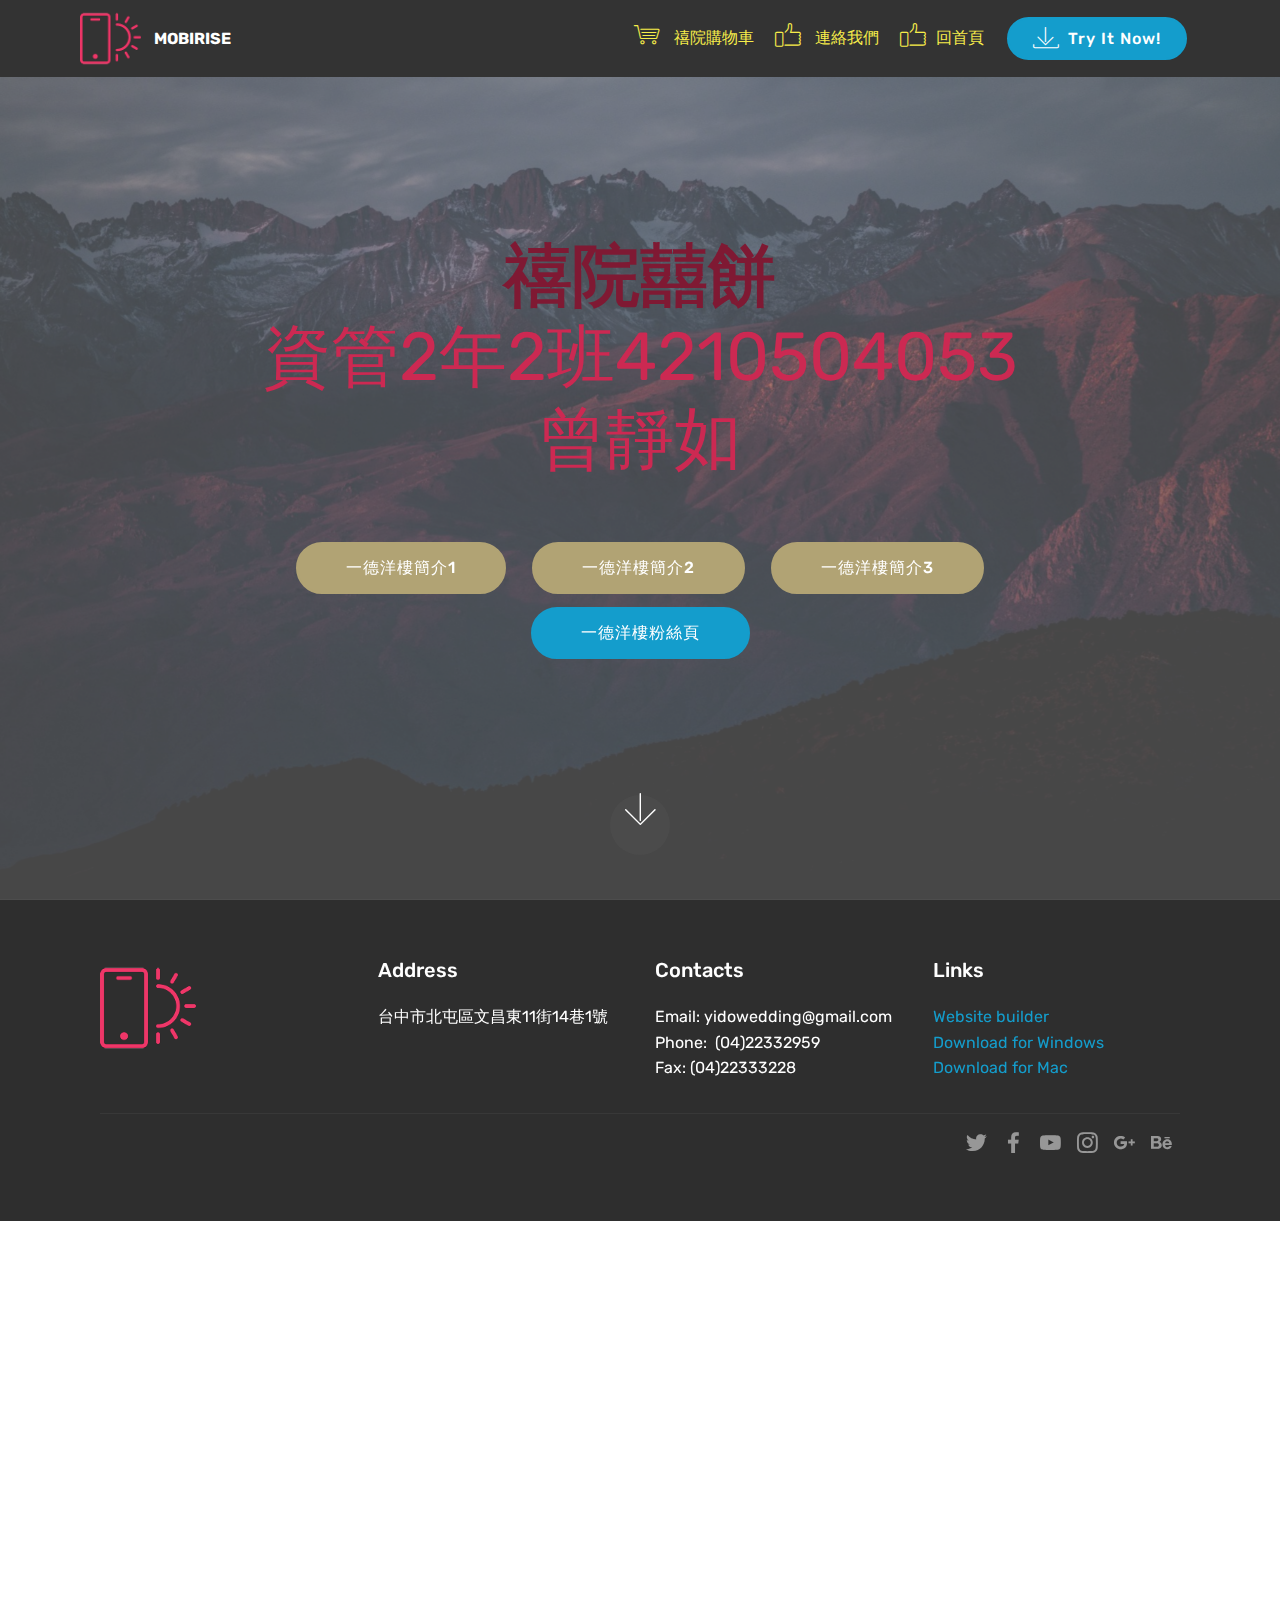
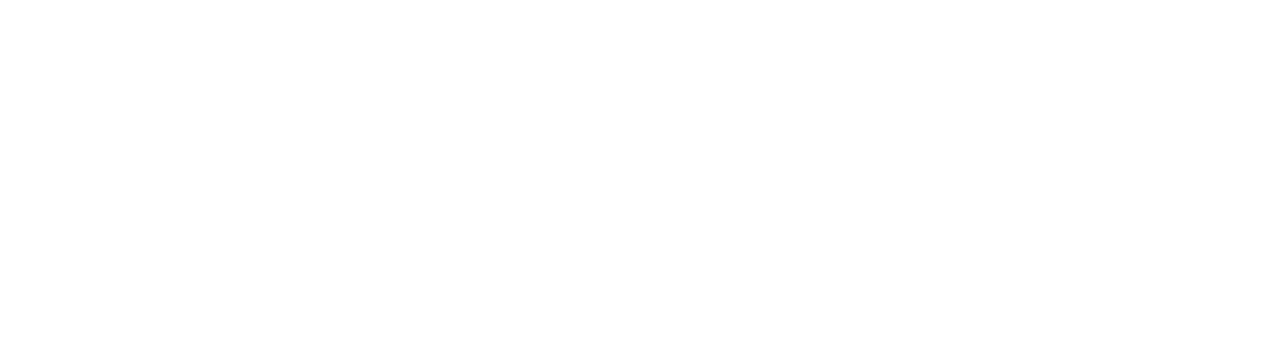
==== commit da064817: "create github pages" ====
--- a/index.html
+++ b/index.html
@@ -7,14 +7,14 @@
   <meta name="generator" content="Mobirise v4.3.2, mobirise.com">
   <meta name="viewport" content="width=device-width, initial-scale=1">
   <link rel="shortcut icon" href="assets/images/logo2.png" type="image/x-icon">
-  <meta name="description" content="一德洋樓介紹">
-  <title>靜如的網頁</title>
+  <meta name="description" content="">
+  <title>Home</title>
   <link rel="stylesheet" href="assets/web/assets/mobirise-icons/mobirise-icons.css">
   <link rel="stylesheet" href="assets/tether/tether.min.css">
   <link rel="stylesheet" href="assets/bootstrap/css/bootstrap.min.css">
   <link rel="stylesheet" href="assets/bootstrap/css/bootstrap-grid.min.css">
   <link rel="stylesheet" href="assets/bootstrap/css/bootstrap-reboot.min.css">
-  <link rel="stylesheet" href="assets/soundcloud-plugin/style.css">
+  <link rel="stylesheet" href="assets/socicon/css/styles.css">
   <link rel="stylesheet" href="assets/dropdown/css/style.css">
   <link rel="stylesheet" href="assets/theme/css/style.css">
   <link rel="stylesheet" href="assets/mobirise/css/mbr-additional.css" type="text/css">
@@ -23,7 +23,7 @@
   
 </head>
 <body>
-<section class="menu cid-qD2wet095U" once="menu" id="menu1-g" data-rv-view="40">
+<section class="menu cid-qC8zlRWObB" once="menu" id="menu1-e" data-rv-view="10">
 
     
 
@@ -49,34 +49,139 @@
             </div>
         </div>
         <div class="collapse navbar-collapse" id="navbarSupportedContent">
-            <ul class="navbar-nav nav-dropdown nav-right" data-app-modern-menu="true"><li class="nav-item">
-                    <a class="nav-link link text-success display-4" href="https://mobirise.com"><span class="mbri-shopping-cart mbr-iconfont mbr-iconfont-btn"></span>&nbsp;禧院購物車</a>
-                </li>
+            <ul class="navbar-nav nav-dropdown" data-app-modern-menu="true"><li class="nav-item"><a class="nav-link link text-success display-4" href="page3.html"><span class="mbri-shopping-cart mbr-iconfont mbr-iconfont-btn"></span>&nbsp;禧院購物車</a></li>
                 <li class="nav-item">
-                    <a class="nav-link link text-success display-4" href="https://mobirise.com"><span class="mbri-like mbr-iconfont mbr-iconfont-btn"></span>產品介紹專區</a>
-                </li></ul>
-            
+                    <a class="nav-link link text-success display-4" href="page4.html"><span class="mbri-like mbr-iconfont mbr-iconfont-btn"></span>&nbsp;連絡我們</a>
+                </li><li class="nav-item"><a class="nav-link link text-success display-4" href="index.html"><span class="mbri-like mbr-iconfont mbr-iconfont-btn"></span>回首頁</a></li></ul>
+            <div class="navbar-buttons mbr-section-btn"><a class="btn btn-sm btn-primary display-4" href="https://mobirise.com">
+                    <span class="mbri-save mbr-iconfont mbr-iconfont-btn "></span>
+                    Try It Now!
+                </a></div>
         </div>
     </nav>
 </section>
 
-<section class="engine"><a href="https://mobirise.co/h">make a website for free</a></section><section class="cid-qD2weN8NNi mbr-fullscreen mbr-parallax-background" id="header2-h" data-rv-view="42">
-
-    
-
-    
+<section class="engine"><a href="https://mobirise.co/o">bootstrap buttons</a></section><section class="cid-qC8zlT3sA8 mbr-fullscreen mbr-parallax-background" id="header2-f" data-rv-view="12">
+
+    
+
+    <div class="mbr-overlay" style="opacity: 0.6; background-color: rgb(118, 118, 118);"></div>
 
     <div class="container align-center">
         <div class="row justify-content-md-center">
             <div class="mbr-white col-md-10">
-                <h1 class="mbr-section-title mbr-bold pb-3 mbr-fonts-style display-1"><span style="font-weight: normal;">禧院囍餅</span></h1>
+                <h1 class="mbr-section-title mbr-bold pb-3 mbr-fonts-style display-1">禧院囍餅<br><span style="font-weight: normal;">資管2年2班4210504053<br>曾靜如</span></h1>
                 
                 <p class="mbr-text pb-3 mbr-fonts-style display-5"></p>
-                <div class="mbr-section-btn"><a class="btn btn-md btn-secondary display-4" href="https://www.youtube.com/watch?v=irKQ6YsvZEI&t=2s" target="_blank">一德洋樓簡介1</a> <a class="btn btn-md btn-secondary display-4" href="https://www.youtube.com/watch?v=BnlXxm09wXU" target="_blank">一德洋樓簡介2</a> <a class="btn btn-md btn-secondary display-4" href="https://www.youtube.com/watch?v=wf-YfYHKl_U" target="_blank">一德洋樓簡介3</a> <a class="btn btn-md btn-primary display-4" href="https://www.facebook.com/YidoMansion/" target="_blank">一德洋樓粉絲頁</a></div>
+                <div class="mbr-section-btn"><a class="btn btn-md btn-danger display-4" href="https://www.youtube.com/watch?v=irKQ6YsvZEI&t=2s" target="_blank">一德洋樓簡介1</a> <a class="btn btn-md btn-danger display-4" href="https://www.youtube.com/watch?v=BnlXxm09wXU" target="_blank">一德洋樓簡介2</a> <a class="btn btn-md btn-danger display-4" href="https://www.youtube.com/watch?v=wf-YfYHKl_U" target="_blank">一德洋樓簡介3</a> <a class="btn btn-md btn-primary display-4" href="https://www.facebook.com/YidoMansion/" target="_blank">一德洋樓粉絲頁</a></div>
             </div>
         </div>
     </div>
-    
+    <div class="mbr-arrow hidden-sm-down" aria-hidden="true">
+        <a href="#next">
+            <i class="mbri-down mbr-iconfont"></i>
+        </a>
+    </div>
+</section>
+
+<section class="cid-qC8zlTOnm1" id="footer1-g" data-rv-view="15">
+
+    
+
+    
+
+    <div class="container">
+        <div class="media-container-row content text-white">
+            <div class="col-12 col-md-3">
+                <div class="media-wrap">
+                    <a href="https://mobirise.com/">
+                        <img src="assets/images/logo2.png" alt="Mobirise" media-simple="true">
+                    </a>
+                </div>
+            </div>
+            <div class="col-12 col-md-3 mbr-fonts-style display-7">
+                <h5 class="pb-3">
+                    Address
+                </h5>
+                <p class="mbr-text">台中市北屯區文昌東11街14巷1號<br><br></p>
+            </div>
+            <div class="col-12 col-md-3 mbr-fonts-style display-7">
+                <h5 class="pb-3">
+                    Contacts
+                </h5>
+                <p class="mbr-text">
+                    Email: yidowedding@gmail.com
+                    <br>Phone: &nbsp;(04)22332959&nbsp;<br>Fax: (04)22333228</p>
+            </div>
+            <div class="col-12 col-md-3 mbr-fonts-style display-7">
+                <h5 class="pb-3">
+                    Links
+                </h5>
+                <p class="mbr-text">
+                    <a class="text-primary" href="https://mobirise.com/">Website builder</a>
+                    <br><a class="text-primary" href="https://mobirise.com/mobirise-free-win.zip">Download for Windows</a>
+                    <br><a class="text-primary" href="https://mobirise.com/mobirise-free-mac.zip">Download for Mac</a>
+                </p>
+            </div>
+        </div>
+        <div class="footer-lower">
+            <div class="media-container-row">
+                <div class="col-sm-12">
+                    <hr>
+                </div>
+            </div>
+            <div class="media-container-row mbr-white">
+                <div class="col-sm-6 copyright">
+                    <p class="mbr-text mbr-fonts-style display-7"></p>
+                </div>
+                <div class="col-md-6">
+                    <div class="social-list align-right">
+                        <div class="soc-item">
+                            <a href="https://twitter.com/mobirise" target="_blank">
+                                <span class="socicon-twitter socicon mbr-iconfont mbr-iconfont-social" media-simple="true"></span>
+                            </a>
+                        </div>
+                        <div class="soc-item">
+                            <a href="https://www.facebook.com/pages/Mobirise/1616226671953247" target="_blank">
+                                <span class="socicon-facebook socicon mbr-iconfont mbr-iconfont-social" media-simple="true"></span>
+                            </a>
+                        </div>
+                        <div class="soc-item">
+                            <a href="https://www.youtube.com/c/mobirise" target="_blank">
+                                <span class="socicon-youtube socicon mbr-iconfont mbr-iconfont-social" media-simple="true"></span>
+                            </a>
+                        </div>
+                        <div class="soc-item">
+                            <a href="https://instagram.com/mobirise" target="_blank">
+                                <span class="socicon-instagram socicon mbr-iconfont mbr-iconfont-social" media-simple="true"></span>
+                            </a>
+                        </div>
+                        <div class="soc-item">
+                            <a href="https://plus.google.com/u/0/+Mobirise" target="_blank">
+                                <span class="socicon-googleplus socicon mbr-iconfont mbr-iconfont-social" media-simple="true"></span>
+                            </a>
+                        </div>
+                        <div class="soc-item">
+                            <a href="https://www.behance.net/Mobirise" target="_blank">
+                                <span class="socicon-behance socicon mbr-iconfont mbr-iconfont-social" media-simple="true"></span>
+                            </a>
+                        </div>
+                    </div>
+                </div>
+            </div>
+        </div>
+    </div>
+</section>
+
+<section class="cid-qD6aJW6xuv" id="video2-24" data-rv-view="18">
+
+    
+    
+    <figure class="mbr-figure align-center">
+        <div class="video-block" style="width: 100%;">
+            <div><iframe class="mbr-embedded-video" src="https://www.youtube.com/embed/M18SXsg3WWA?rel=0&amp;amp;showinfo=0&amp;autoplay=0&amp;loop=0" width="1280" height="720" frameborder="0" allowfullscreen></iframe></div>
+        </div>
+    </figure>
 </section>
 
 
--- a/assets/socicon/css/styles.css
+++ b/assets/socicon/css/styles.css
@@ -0,0 +1,544 @@
+@charset "UTF-8";
+
+@font-face {
+  font-family: "socicon";
+  src:url("../fonts/socicon.eot");
+  src:url("../fonts/socicon.eot?#iefix") format("embedded-opentype"),
+    url("../fonts/socicon.woff") format("woff"),
+    url("../fonts/socicon.ttf") format("truetype"),
+    url("../fonts/socicon.svg#socicon") format("svg");
+  font-weight: normal;
+  font-style: normal;
+
+}
+
+[data-icon]:before {
+  font-family: "socicon" !important;
+  content: attr(data-icon);
+  font-style: normal !important;
+  font-weight: normal !important;
+  font-variant: normal !important;
+  text-transform: none !important;
+  speak: none;
+  line-height: 1;
+  -webkit-font-smoothing: antialiased;
+  -moz-osx-font-smoothing: grayscale;
+}
+
+[class^="socicon-"]:before,
+[class*=" socicon-"]:before {
+  font-family: "socicon" !important;
+  font-style: normal !important;
+  font-weight: normal !important;
+  font-variant: normal !important;
+  text-transform: none !important;
+  speak: none;
+  line-height: 1;
+  -webkit-font-smoothing: antialiased;
+  -moz-osx-font-smoothing: grayscale;
+}
+
+.socicon-modelmayhem:before {
+  content: "\e000";
+}
+.socicon-mixcloud:before {
+  content: "\e001";
+}
+.socicon-drupal:before {
+  content: "\e002";
+}
+.socicon-swarm:before {
+  content: "\e003";
+}
+.socicon-istock:before {
+  content: "\e004";
+}
+.socicon-yammer:before {
+  content: "\e005";
+}
+.socicon-ello:before {
+  content: "\e006";
+}
+.socicon-stackoverflow:before {
+  content: "\e007";
+}
+.socicon-persona:before {
+  content: "\e008";
+}
+.socicon-triplej:before {
+  content: "\e009";
+}
+.socicon-houzz:before {
+  content: "\e00a";
+}
+.socicon-rss:before {
+  content: "\e00b";
+}
+.socicon-paypal:before {
+  content: "\e00c";
+}
+.socicon-odnoklassniki:before {
+  content: "\e00d";
+}
+.socicon-airbnb:before {
+  content: "\e00e";
+}
+.socicon-periscope:before {
+  content: "\e00f";
+}
+.socicon-outlook:before {
+  content: "\e010";
+}
+.socicon-coderwall:before {
+  content: "\e011";
+}
+.socicon-tripadvisor:before {
+  content: "\e012";
+}
+.socicon-appnet:before {
+  content: "\e013";
+}
+.socicon-goodreads:before {
+  content: "\e014";
+}
+.socicon-tripit:before {
+  content: "\e015";
+}
+.socicon-lanyrd:before {
+  content: "\e016";
+}
+.socicon-slideshare:before {
+  content: "\e017";
+}
+.socicon-buffer:before {
+  content: "\e018";
+}
+.socicon-disqus:before {
+  content: "\e019";
+}
+.socicon-vkontakte:before {
+  content: "\e01a";
+}
+.socicon-whatsapp:before {
+  content: "\e01b";
+}
+.socicon-patreon:before {
+  content: "\e01c";
+}
+.socicon-storehouse:before {
+  content: "\e01d";
+}
+.socicon-pocket:before {
+  content: "\e01e";
+}
+.socicon-mail:before {
+  content: "\e01f";
+}
+.socicon-blogger:before {
+  content: "\e020";
+}
+.socicon-technorati:before {
+  content: "\e021";
+}
+.socicon-reddit:before {
+  content: "\e022";
+}
+.socicon-dribbble:before {
+  content: "\e023";
+}
+.socicon-stumbleupon:before {
+  content: "\e024";
+}
+.socicon-digg:before {
+  content: "\e025";
+}
+.socicon-envato:before {
+  content: "\e026";
+}
+.socicon-behance:before {
+  content: "\e027";
+}
+.socicon-delicious:before {
+  content: "\e028";
+}
+.socicon-deviantart:before {
+  content: "\e029";
+}
+.socicon-forrst:before {
+  content: "\e02a";
+}
+.socicon-play:before {
+  content: "\e02b";
+}
+.socicon-zerply:before {
+  content: "\e02c";
+}
+.socicon-wikipedia:before {
+  content: "\e02d";
+}
+.socicon-apple:before {
+  content: "\e02e";
+}
+.socicon-flattr:before {
+  content: "\e02f";
+}
+.socicon-github:before {
+  content: "\e030";
+}
+.socicon-renren:before {
+  content: "\e031";
+}
+.socicon-friendfeed:before {
+  content: "\e032";
+}
+.socicon-newsvine:before {
+  content: "\e033";
+}
+.socicon-identica:before {
+  content: "\e034";
+}
+.socicon-bebo:before {
+  content: "\e035";
+}
+.socicon-zynga:before {
+  content: "\e036";
+}
+.socicon-steam:before {
+  content: "\e037";
+}
+.socicon-xbox:before {
+  content: "\e038";
+}
+.socicon-windows:before {
+  content: "\e039";
+}
+.socicon-qq:before {
+  content: "\e03a";
+}
+.socicon-douban:before {
+  content: "\e03b";
+}
+.socicon-meetup:before {
+  content: "\e03c";
+}
+.socicon-playstation:before {
+  content: "\e03d";
+}
+.socicon-android:before {
+  content: "\e03e";
+}
+.socicon-snapchat:before {
+  content: "\e03f";
+}
+.socicon-twitter:before {
+  content: "\e040";
+}
+.socicon-facebook:before {
+  content: "\e041";
+}
+.socicon-googleplus:before {
+  content: "\e042";
+}
+.socicon-pinterest:before {
+  content: "\e043";
+}
+.socicon-foursquare:before {
+  content: "\e044";
+}
+.socicon-yahoo:before {
+  content: "\e045";
+}
+.socicon-skype:before {
+  content: "\e046";
+}
+.socicon-yelp:before {
+  content: "\e047";
+}
+.socicon-feedburner:before {
+  content: "\e048";
+}
+.socicon-linkedin:before {
+  content: "\e049";
+}
+.socicon-viadeo:before {
+  content: "\e04a";
+}
+.socicon-xing:before {
+  content: "\e04b";
+}
+.socicon-myspace:before {
+  content: "\e04c";
+}
+.socicon-soundcloud:before {
+  content: "\e04d";
+}
+.socicon-spotify:before {
+  content: "\e04e";
+}
+.socicon-grooveshark:before {
+  content: "\e04f";
+}
+.socicon-lastfm:before {
+  content: "\e050";
+}
+.socicon-youtube:before {
+  content: "\e051";
+}
+.socicon-vimeo:before {
+  content: "\e052";
+}
+.socicon-dailymotion:before {
+  content: "\e053";
+}
+.socicon-vine:before {
+  content: "\e054";
+}
+.socicon-flickr:before {
+  content: "\e055";
+}
+.socicon-500px:before {
+  content: "\e056";
+}
+.socicon-wordpress:before {
+  content: "\e058";
+}
+.socicon-tumblr:before {
+  content: "\e059";
+}
+.socicon-twitch:before {
+  content: "\e05a";
+}
+.socicon-8tracks:before {
+  content: "\e05b";
+}
+.socicon-amazon:before {
+  content: "\e05c";
+}
+.socicon-icq:before {
+  content: "\e05d";
+}
+.socicon-smugmug:before {
+  content: "\e05e";
+}
+.socicon-ravelry:before {
+  content: "\e05f";
+}
+.socicon-weibo:before {
+  content: "\e060";
+}
+.socicon-baidu:before {
+  content: "\e061";
+}
+.socicon-angellist:before {
+  content: "\e062";
+}
+.socicon-ebay:before {
+  content: "\e063";
+}
+.socicon-imdb:before {
+  content: "\e064";
+}
+.socicon-stayfriends:before {
+  content: "\e065";
+}
+.socicon-residentadvisor:before {
+  content: "\e066";
+}
+.socicon-google:before {
+  content: "\e067";
+}
+.socicon-yandex:before {
+  content: "\e068";
+}
+.socicon-sharethis:before {
+  content: "\e069";
+}
+.socicon-bandcamp:before {
+  content: "\e06a";
+}
+.socicon-itunes:before {
+  content: "\e06b";
+}
+.socicon-deezer:before {
+  content: "\e06c";
+}
+.socicon-telegram:before {
+  content: "\e06e";
+}
+.socicon-openid:before {
+  content: "\e06f";
+}
+.socicon-amplement:before {
+  content: "\e070";
+}
+.socicon-viber:before {
+  content: "\e071";
+}
+.socicon-zomato:before {
+  content: "\e072";
+}
+.socicon-draugiem:before {
+  content: "\e074";
+}
+.socicon-endomodo:before {
+  content: "\e075";
+}
+.socicon-filmweb:before {
+  content: "\e076";
+}
+.socicon-stackexchange:before {
+  content: "\e077";
+}
+.socicon-wykop:before {
+  content: "\e078";
+}
+.socicon-teamspeak:before {
+  content: "\e079";
+}
+.socicon-teamviewer:before {
+  content: "\e07a";
+}
+.socicon-ventrilo:before {
+  content: "\e07b";
+}
+.socicon-younow:before {
+  content: "\e07c";
+}
+.socicon-raidcall:before {
+  content: "\e07d";
+}
+.socicon-mumble:before {
+  content: "\e07e";
+}
+.socicon-medium:before {
+  content: "\e06d";
+}
+.socicon-bebee:before {
+  content: "\e07f";
+}
+.socicon-hitbox:before {
+  content: "\e080";
+}
+.socicon-reverbnation:before {
+  content: "\e081";
+}
+.socicon-formulr:before {
+  content: "\e082";
+}
+.socicon-instagram:before {
+  content: "\e057";
+}
+.socicon-battlenet:before {
+  content: "\e083";
+}
+.socicon-chrome:before {
+  content: "\e084";
+}
+.socicon-discord:before {
+  content: "\e086";
+}
+.socicon-issuu:before {
+  content: "\e087";
+}
+.socicon-macos:before {
+  content: "\e088";
+}
+.socicon-firefox:before {
+  content: "\e089";
+}
+.socicon-opera:before {
+  content: "\e08d";
+}
+.socicon-keybase:before {
+  content: "\e090";
+}
+.socicon-alliance:before {
+  content: "\e091";
+}
+.socicon-livejournal:before {
+  content: "\e092";
+}
+.socicon-googlephotos:before {
+  content: "\e093";
+}
+.socicon-horde:before {
+  content: "\e094";
+}
+.socicon-etsy:before {
+  content: "\e095";
+}
+.socicon-zapier:before {
+  content: "\e096";
+}
+.socicon-google-scholar:before {
+  content: "\e097";
+}
+.socicon-researchgate:before {
+  content: "\e098";
+}
+.socicon-wechat:before {
+  content: "\e099";
+}
+.socicon-strava:before {
+  content: "\e09a";
+}
+.socicon-line:before {
+  content: "\e09b";
+}
+.socicon-lyft:before {
+  content: "\e09c";
+}
+.socicon-uber:before {
+  content: "\e09d";
+}
+.socicon-songkick:before {
+  content: "\e09e";
+}
+.socicon-viewbug:before {
+  content: "\e09f";
+}
+.socicon-googlegroups:before {
+  content: "\e0a0";
+}
+.socicon-quora:before {
+  content: "\e073";
+}
+.socicon-diablo:before {
+  content: "\e085";
+}
+.socicon-blizzard:before {
+  content: "\e0a1";
+}
+.socicon-hearthstone:before {
+  content: "\e08b";
+}
+.socicon-heroes:before {
+  content: "\e08a";
+}
+.socicon-overwatch:before {
+  content: "\e08c";
+}
+.socicon-warcraft:before {
+  content: "\e08e";
+}
+.socicon-starcraft:before {
+  content: "\e08f";
+}
+.socicon-beam:before {
+  content: "\e0a2";
+}
+.socicon-curse:before {
+  content: "\e0a3";
+}
+.socicon-player:before {
+  content: "\e0a4";
+}
+.socicon-streamjar:before {
+  content: "\e0a5";
+}
+.socicon-nintendo:before {
+  content: "\e0a6";
+}
+.socicon-hellocoton:before {
+  content: "\e0a7";
+}
--- a/assets/mobirise/css/mbr-additional.css
+++ b/assets/mobirise/css/mbr-additional.css
@@ -165,8 +165,8 @@
 }
 .btn-secondary,
 .btn-secondary:active {
-  background-color: #ff3366;
-  border-color: #ff3366;
+  background-color: #cc2952;
+  border-color: #cc2952;
   color: #ffffff;
 }
 .btn-secondary:hover,
@@ -174,14 +174,14 @@
 .btn-secondary.focus,
 .btn-secondary.active {
   color: #ffffff;
-  background-color: #e50039;
-  border-color: #e50039;
+  background-color: #8c1c38;
+  border-color: #8c1c38;
 }
 .btn-secondary.disabled,
 .btn-secondary:disabled {
   color: #ffffff !important;
-  background-color: #e50039 !important;
-  border-color: #e50039 !important;
+  background-color: #8c1c38 !important;
+  border-color: #8c1c38 !important;
 }
 .btn-info,
 .btn-info:active {
@@ -329,22 +329,22 @@
 .btn-secondary-outline,
 .btn-secondary-outline:active {
   background: none;
-  border-color: #cc0033;
-  color: #cc0033;
+  border-color: #771830;
+  color: #771830;
 }
 .btn-secondary-outline:hover,
 .btn-secondary-outline:focus,
 .btn-secondary-outline.focus,
 .btn-secondary-outline.active {
   color: #ffffff;
-  background-color: #ff3366;
-  border-color: #ff3366;
+  background-color: #cc2952;
+  border-color: #cc2952;
 }
 .btn-secondary-outline.disabled,
 .btn-secondary-outline:disabled {
   color: #ffffff !important;
-  background-color: #ff3366 !important;
-  border-color: #ff3366 !important;
+  background-color: #cc2952 !important;
+  border-color: #cc2952 !important;
 }
 .btn-info-outline,
 .btn-info-outline:active {
@@ -464,7 +464,7 @@
   color: #149dcc !important;
 }
 .text-secondary {
-  color: #ff3366 !important;
+  color: #cc2952 !important;
 }
 .text-success {
   color: #f7ed4a !important;
@@ -490,7 +490,7 @@
 }
 a.text-secondary:hover,
 a.text-secondary:focus {
-  color: #cc0033 !important;
+  color: #771830 !important;
 }
 a.text-success:hover,
 a.text-success:focus {
@@ -1337,19 +1337,19 @@
   height: auto;
   min-height: 100vh;
 }
-.cid-qD2wet095U .navbar {
+.cid-qC8zlRWObB .navbar {
   padding: .5rem 0;
   background: #333333;
   transition: none;
   min-height: 77px;
 }
-.cid-qD2wet095U .navbar-dropdown.bg-color.transparent.opened {
+.cid-qC8zlRWObB .navbar-dropdown.bg-color.transparent.opened {
   background: #333333;
 }
-.cid-qD2wet095U a {
+.cid-qC8zlRWObB a {
   font-style: normal;
 }
-.cid-qD2wet095U .nav-item span {
+.cid-qC8zlRWObB .nav-item span {
   padding-right: 0.4em;
   line-height: 0.5em;
   vertical-align: text-bottom;
@@ -1357,22 +1357,22 @@
   top: -0.2em;
   text-decoration: none;
 }
-.cid-qD2wet095U .nav-item a {
+.cid-qC8zlRWObB .nav-item a {
   padding: 0.7rem 0 !important;
   margin: 0rem .65rem !important;
 }
-.cid-qD2wet095U .btn {
+.cid-qC8zlRWObB .btn {
   padding: 0.4rem 1.5rem;
   display: inline-flex;
   align-items: center;
 }
-.cid-qD2wet095U .btn .mbr-iconfont {
+.cid-qC8zlRWObB .btn .mbr-iconfont {
   font-size: 1.6rem;
 }
-.cid-qD2wet095U .menu-logo {
+.cid-qC8zlRWObB .menu-logo {
   margin-right: auto;
 }
-.cid-qD2wet095U .menu-logo .navbar-brand {
+.cid-qC8zlRWObB .menu-logo .navbar-brand {
   display: flex;
   margin-left: 5rem;
   padding: 0;
@@ -1380,7 +1380,7 @@
   min-height: 3.8rem;
   align-items: center;
 }
-.cid-qD2wet095U .menu-logo .navbar-brand .navbar-caption-wrap {
+.cid-qC8zlRWObB .menu-logo .navbar-brand .navbar-caption-wrap {
   display: -webkit-flex;
   -webkit-align-items: center;
   align-items: center;
@@ -1388,40 +1388,40 @@
   min-width: 7rem;
   margin: .3rem 0;
 }
-.cid-qD2wet095U .menu-logo .navbar-brand .navbar-caption-wrap .navbar-caption {
+.cid-qC8zlRWObB .menu-logo .navbar-brand .navbar-caption-wrap .navbar-caption {
   line-height: 1.2rem !important;
   padding-right: 2rem;
 }
-.cid-qD2wet095U .menu-logo .navbar-brand .navbar-logo {
+.cid-qC8zlRWObB .menu-logo .navbar-brand .navbar-logo {
   font-size: 4rem;
   transition: font-size 0.25s;
 }
-.cid-qD2wet095U .menu-logo .navbar-brand .navbar-logo img {
+.cid-qC8zlRWObB .menu-logo .navbar-brand .navbar-logo img {
   display: flex;
 }
-.cid-qD2wet095U .menu-logo .navbar-brand .navbar-logo .mbr-iconfont {
+.cid-qC8zlRWObB .menu-logo .navbar-brand .navbar-logo .mbr-iconfont {
   transition: font-size 0.25s;
 }
-.cid-qD2wet095U .navbar-toggleable-sm .navbar-collapse {
+.cid-qC8zlRWObB .navbar-toggleable-sm .navbar-collapse {
   justify-content: flex-end;
   -webkit-justify-content: flex-end;
   padding-right: 5rem;
   width: auto;
 }
-.cid-qD2wet095U .navbar-toggleable-sm .navbar-collapse .navbar-nav {
+.cid-qC8zlRWObB .navbar-toggleable-sm .navbar-collapse .navbar-nav {
   flex-wrap: wrap;
   -webkit-flex-wrap: wrap;
   padding-left: 0;
 }
-.cid-qD2wet095U .navbar-toggleable-sm .navbar-collapse .navbar-nav .nav-item {
+.cid-qC8zlRWObB .navbar-toggleable-sm .navbar-collapse .navbar-nav .nav-item {
   -webkit-align-self: center;
   align-self: center;
 }
-.cid-qD2wet095U .navbar-toggleable-sm .navbar-collapse .navbar-buttons {
+.cid-qC8zlRWObB .navbar-toggleable-sm .navbar-collapse .navbar-buttons {
   padding-left: 0;
   padding-bottom: 0;
 }
-.cid-qD2wet095U .dropdown .dropdown-menu {
+.cid-qC8zlRWObB .dropdown .dropdown-menu {
   background: #333333;
   display: none;
   position: absolute;
@@ -1430,20 +1430,20 @@
   padding-bottom: 1.4rem;
   text-align: left;
 }
-.cid-qD2wet095U .dropdown .dropdown-menu .dropdown-item {
+.cid-qC8zlRWObB .dropdown .dropdown-menu .dropdown-item {
   width: auto;
   padding: 0.235em 1.5385em 0.235em 1.5385em !important;
 }
-.cid-qD2wet095U .dropdown .dropdown-menu .dropdown-item::after {
+.cid-qC8zlRWObB .dropdown .dropdown-menu .dropdown-item::after {
   right: 0.5rem;
 }
-.cid-qD2wet095U .dropdown .dropdown-menu .dropdown-submenu {
+.cid-qC8zlRWObB .dropdown .dropdown-menu .dropdown-submenu {
   margin: 0;
 }
-.cid-qD2wet095U .dropdown.open > .dropdown-menu {
+.cid-qC8zlRWObB .dropdown.open > .dropdown-menu {
   display: block;
 }
-.cid-qD2wet095U .navbar-toggleable-sm.opened:after {
+.cid-qC8zlRWObB .navbar-toggleable-sm.opened:after {
   position: absolute;
   width: 100vw;
   height: 100vh;
@@ -1455,28 +1455,28 @@
   -webkit-transform: translateY(100%);
   z-index: 1000;
 }
-.cid-qD2wet095U .navbar.navbar-short {
+.cid-qC8zlRWObB .navbar.navbar-short {
   min-height: 60px;
   transition: all .2s;
 }
-.cid-qD2wet095U .navbar.navbar-short .navbar-toggler-right {
+.cid-qC8zlRWObB .navbar.navbar-short .navbar-toggler-right {
   top: 20px;
 }
-.cid-qD2wet095U .navbar.navbar-short .navbar-logo a {
+.cid-qC8zlRWObB .navbar.navbar-short .navbar-logo a {
   font-size: 2.5rem !important;
   line-height: 2.5rem;
   transition: font-size 0.25s;
 }
-.cid-qD2wet095U .navbar.navbar-short .navbar-logo a .mbr-iconfont {
+.cid-qC8zlRWObB .navbar.navbar-short .navbar-logo a .mbr-iconfont {
   font-size: 2.5rem !important;
 }
-.cid-qD2wet095U .navbar.navbar-short .navbar-logo a img {
+.cid-qC8zlRWObB .navbar.navbar-short .navbar-logo a img {
   height: 3rem !important;
 }
-.cid-qD2wet095U .navbar.navbar-short .navbar-brand {
+.cid-qC8zlRWObB .navbar.navbar-short .navbar-brand {
   min-height: 3rem;
 }
-.cid-qD2wet095U button.navbar-toggler {
+.cid-qC8zlRWObB button.navbar-toggler {
   width: 31px;
   height: 18px;
   cursor: pointer;
@@ -1484,10 +1484,10 @@
   top: 1.5rem;
   right: 1rem;
 }
-.cid-qD2wet095U button.navbar-toggler:focus {
+.cid-qC8zlRWObB button.navbar-toggler:focus {
   outline: none;
 }
-.cid-qD2wet095U button.navbar-toggler .hamburger span {
+.cid-qC8zlRWObB button.navbar-toggler .hamburger span {
   position: absolute;
   right: 0;
   width: 30px;
@@ -1495,92 +1495,88 @@
   border-right: 5px;
   background-color: #ffffff;
 }
-.cid-qD2wet095U button.navbar-toggler .hamburger span:nth-child(1) {
+.cid-qC8zlRWObB button.navbar-toggler .hamburger span:nth-child(1) {
   top: 0;
   transition: all .2s;
 }
-.cid-qD2wet095U button.navbar-toggler .hamburger span:nth-child(2) {
+.cid-qC8zlRWObB button.navbar-toggler .hamburger span:nth-child(2) {
   top: 8px;
   transition: all .15s;
 }
-.cid-qD2wet095U button.navbar-toggler .hamburger span:nth-child(3) {
+.cid-qC8zlRWObB button.navbar-toggler .hamburger span:nth-child(3) {
   top: 8px;
   transition: all .15s;
 }
-.cid-qD2wet095U button.navbar-toggler .hamburger span:nth-child(4) {
+.cid-qC8zlRWObB button.navbar-toggler .hamburger span:nth-child(4) {
   top: 16px;
   transition: all .2s;
 }
-.cid-qD2wet095U nav.opened .hamburger span:nth-child(1) {
+.cid-qC8zlRWObB nav.opened .hamburger span:nth-child(1) {
   top: 8px;
   width: 0;
   opacity: 0;
   right: 50%;
   transition: all .2s;
 }
-.cid-qD2wet095U nav.opened .hamburger span:nth-child(2) {
+.cid-qC8zlRWObB nav.opened .hamburger span:nth-child(2) {
   -webkit-transform: rotate(45deg);
   transform: rotate(45deg);
   transition: all .25s;
 }
-.cid-qD2wet095U nav.opened .hamburger span:nth-child(3) {
+.cid-qC8zlRWObB nav.opened .hamburger span:nth-child(3) {
   -webkit-transform: rotate(-45deg);
   transform: rotate(-45deg);
   transition: all .25s;
 }
-.cid-qD2wet095U nav.opened .hamburger span:nth-child(4) {
+.cid-qC8zlRWObB nav.opened .hamburger span:nth-child(4) {
   top: 8px;
   width: 0;
   opacity: 0;
   right: 50%;
   transition: all .2s;
 }
-.cid-qD2wet095U .collapsed.navbar-expand {
+.cid-qC8zlRWObB .collapsed.navbar-expand {
   flex-direction: column;
 }
-.cid-qD2wet095U .collapsed .btn {
+.cid-qC8zlRWObB .collapsed .btn {
   display: flex;
 }
-.cid-qD2wet095U .collapsed .navbar-collapse {
+.cid-qC8zlRWObB .collapsed .navbar-collapse {
   display: none !important;
   padding-right: 0 !important;
 }
-.cid-qD2wet095U .collapsed .navbar-collapse.collapsing,
-.cid-qD2wet095U .collapsed .navbar-collapse.show {
+.cid-qC8zlRWObB .collapsed .navbar-collapse.collapsing,
+.cid-qC8zlRWObB .collapsed .navbar-collapse.show {
   display: block !important;
 }
-.cid-qD2wet095U .collapsed .navbar-collapse.collapsing .navbar-nav,
-.cid-qD2wet095U .collapsed .navbar-collapse.show .navbar-nav {
+.cid-qC8zlRWObB .collapsed .navbar-collapse.collapsing .navbar-nav,
+.cid-qC8zlRWObB .collapsed .navbar-collapse.show .navbar-nav {
   display: block;
   text-align: center;
 }
-.cid-qD2wet095U .collapsed .navbar-collapse.collapsing .navbar-nav .nav-item,
-.cid-qD2wet095U .collapsed .navbar-collapse.show .navbar-nav .nav-item {
+.cid-qC8zlRWObB .collapsed .navbar-collapse.collapsing .navbar-nav .nav-item,
+.cid-qC8zlRWObB .collapsed .navbar-collapse.show .navbar-nav .nav-item {
   clear: both;
 }
-.cid-qD2wet095U .collapsed .navbar-collapse.collapsing .navbar-nav .nav-item:last-child,
-.cid-qD2wet095U .collapsed .navbar-collapse.show .navbar-nav .nav-item:last-child {
+.cid-qC8zlRWObB .collapsed .navbar-collapse.collapsing .navbar-buttons,
+.cid-qC8zlRWObB .collapsed .navbar-collapse.show .navbar-buttons {
+  text-align: center;
+}
+.cid-qC8zlRWObB .collapsed .navbar-collapse.collapsing .navbar-buttons:last-child,
+.cid-qC8zlRWObB .collapsed .navbar-collapse.show .navbar-buttons:last-child {
   margin-bottom: 1rem;
 }
-.cid-qD2wet095U .collapsed .navbar-collapse.collapsing .navbar-buttons,
-.cid-qD2wet095U .collapsed .navbar-collapse.show .navbar-buttons {
-  text-align: center;
-}
-.cid-qD2wet095U .collapsed .navbar-collapse.collapsing .navbar-buttons:last-child,
-.cid-qD2wet095U .collapsed .navbar-collapse.show .navbar-buttons:last-child {
-  margin-bottom: 1rem;
-}
-.cid-qD2wet095U .collapsed button.navbar-toggler {
+.cid-qC8zlRWObB .collapsed button.navbar-toggler {
   display: block;
 }
-.cid-qD2wet095U .collapsed .navbar-brand {
+.cid-qC8zlRWObB .collapsed .navbar-brand {
   margin-left: 1rem !important;
 }
-.cid-qD2wet095U .collapsed .navbar-toggleable-sm {
+.cid-qC8zlRWObB .collapsed .navbar-toggleable-sm {
   flex-direction: column;
   -webkit-flex-direction: column;
 }
-.cid-qD2wet095U .collapsed .dropdown .dropdown-menu {
+.cid-qC8zlRWObB .collapsed .dropdown .dropdown-menu {
   width: 100%;
   text-align: center;
   position: relative;
@@ -1592,19 +1588,19 @@
   transition-duration: .5s;
   transition-property: opacity,padding,height;
 }
-.cid-qD2wet095U .collapsed .dropdown.open > .dropdown-menu {
+.cid-qC8zlRWObB .collapsed .dropdown.open > .dropdown-menu {
   position: relative;
   opacity: 1;
   height: auto;
   padding: 1.4rem 0;
   visibility: visible;
 }
-.cid-qD2wet095U .collapsed .dropdown .dropdown-submenu {
+.cid-qC8zlRWObB .collapsed .dropdown .dropdown-submenu {
   left: 0;
   text-align: center;
   width: 100%;
 }
-.cid-qD2wet095U .collapsed .dropdown .dropdown-toggle[data-toggle="dropdown-submenu"]::after {
+.cid-qC8zlRWObB .collapsed .dropdown .dropdown-toggle[data-toggle="dropdown-submenu"]::after {
   margin-top: 0;
   position: inherit;
   right: 0;
@@ -1620,55 +1616,51 @@
   border-left: .30em solid transparent;
 }
 @media (max-width: 991px) {
-  .cid-qD2wet095U .navbar-expand {
+  .cid-qC8zlRWObB .navbar-expand {
     flex-direction: column;
   }
-  .cid-qD2wet095U img {
+  .cid-qC8zlRWObB img {
     height: 3.8rem !important;
   }
-  .cid-qD2wet095U .btn {
+  .cid-qC8zlRWObB .btn {
     display: flex;
   }
-  .cid-qD2wet095U button.navbar-toggler {
+  .cid-qC8zlRWObB button.navbar-toggler {
     display: block;
   }
-  .cid-qD2wet095U .navbar-brand {
+  .cid-qC8zlRWObB .navbar-brand {
     margin-left: 1rem !important;
   }
-  .cid-qD2wet095U .navbar-toggleable-sm {
+  .cid-qC8zlRWObB .navbar-toggleable-sm {
     flex-direction: column;
     -webkit-flex-direction: column;
   }
-  .cid-qD2wet095U .navbar-collapse {
+  .cid-qC8zlRWObB .navbar-collapse {
     display: none !important;
     padding-right: 0 !important;
   }
-  .cid-qD2wet095U .navbar-collapse.collapsing,
-  .cid-qD2wet095U .navbar-collapse.show {
+  .cid-qC8zlRWObB .navbar-collapse.collapsing,
+  .cid-qC8zlRWObB .navbar-collapse.show {
     display: block !important;
   }
-  .cid-qD2wet095U .navbar-collapse.collapsing .navbar-nav,
-  .cid-qD2wet095U .navbar-collapse.show .navbar-nav {
+  .cid-qC8zlRWObB .navbar-collapse.collapsing .navbar-nav,
+  .cid-qC8zlRWObB .navbar-collapse.show .navbar-nav {
     display: block;
     text-align: center;
   }
-  .cid-qD2wet095U .navbar-collapse.collapsing .navbar-nav .nav-item,
-  .cid-qD2wet095U .navbar-collapse.show .navbar-nav .nav-item {
+  .cid-qC8zlRWObB .navbar-collapse.collapsing .navbar-nav .nav-item,
+  .cid-qC8zlRWObB .navbar-collapse.show .navbar-nav .nav-item {
     clear: both;
   }
-  .cid-qD2wet095U .navbar-collapse.collapsing .navbar-nav .nav-item:last-child,
-  .cid-qD2wet095U .navbar-collapse.show .navbar-nav .nav-item:last-child {
+  .cid-qC8zlRWObB .navbar-collapse.collapsing .navbar-buttons,
+  .cid-qC8zlRWObB .navbar-collapse.show .navbar-buttons {
+    text-align: center;
+  }
+  .cid-qC8zlRWObB .navbar-collapse.collapsing .navbar-buttons:last-child,
+  .cid-qC8zlRWObB .navbar-collapse.show .navbar-buttons:last-child {
     margin-bottom: 1rem;
   }
-  .cid-qD2wet095U .navbar-collapse.collapsing .navbar-buttons,
-  .cid-qD2wet095U .navbar-collapse.show .navbar-buttons {
-    text-align: center;
-  }
-  .cid-qD2wet095U .navbar-collapse.collapsing .navbar-buttons:last-child,
-  .cid-qD2wet095U .navbar-collapse.show .navbar-buttons:last-child {
-    margin-bottom: 1rem;
-  }
-  .cid-qD2wet095U .dropdown .dropdown-menu {
+  .cid-qC8zlRWObB .dropdown .dropdown-menu {
     width: 100%;
     text-align: center;
     position: relative;
@@ -1680,19 +1672,19 @@
     transition-duration: .5s;
     transition-property: opacity,padding,height;
   }
-  .cid-qD2wet095U .dropdown.open > .dropdown-menu {
+  .cid-qC8zlRWObB .dropdown.open > .dropdown-menu {
     position: relative;
     opacity: 1;
     height: auto;
     padding: 1.4rem 0;
     visibility: visible;
   }
-  .cid-qD2wet095U .dropdown .dropdown-submenu {
+  .cid-qC8zlRWObB .dropdown .dropdown-submenu {
     left: 0;
     text-align: center;
     width: 100%;
   }
-  .cid-qD2wet095U .dropdown .dropdown-toggle[data-toggle="dropdown-submenu"]::after {
+  .cid-qC8zlRWObB .dropdown .dropdown-toggle[data-toggle="dropdown-submenu"]::after {
     margin-top: 0;
     position: inherit;
     right: 0;
@@ -1709,16 +1701,1346 @@
   }
 }
 @media (min-width: 767px) {
-  .cid-qD2wet095U .menu-logo {
+  .cid-qC8zlRWObB .menu-logo {
     flex-shrink: 0;
   }
 }
-.cid-qD2weN8NNi {
-  background-image: url("../../../assets/images/jumbotron-1.jpg");
-}
-.cid-qD2weN8NNi H1 {
+.cid-qC8zlT3sA8 {
+  background-image: url("../../../assets/images/img-1566-2000x13332.jpg");
+}
+.cid-qC8zlT3sA8 H1 {
+  text-align: left;
+  color: #7f1933;
+}
+.cid-qC8zlT3sA8 SPAN {
+  color: #7f1933;
+}
+.cid-qC8zlTOnm1 {
+  padding-top: 60px;
+  padding-bottom: 60px;
+  background-color: #2e2e2e;
+}
+@media (max-width: 767px) {
+  .cid-qC8zlTOnm1 .content {
+    text-align: center;
+  }
+  .cid-qC8zlTOnm1 .content > div:not(:last-child) {
+    margin-bottom: 2rem;
+  }
+}
+@media (max-width: 767px) {
+  .cid-qC8zlTOnm1 .media-wrap {
+    margin-bottom: 1rem;
+  }
+}
+.cid-qC8zlTOnm1 .media-wrap .mbr-iconfont-logo {
+  font-size: 7.5rem;
+  color: #f36;
+}
+.cid-qC8zlTOnm1 .media-wrap img {
+  height: 6rem;
+}
+@media (max-width: 767px) {
+  .cid-qC8zlTOnm1 .footer-lower .copyright {
+    margin-bottom: 1rem;
+    text-align: center;
+  }
+}
+.cid-qC8zlTOnm1 .footer-lower hr {
+  margin: 1rem 0;
+  border-color: #fff;
+  opacity: .05;
+}
+.cid-qC8zlTOnm1 .footer-lower .social-list {
+  padding-left: 0;
+  margin-bottom: 0;
+  list-style: none;
+  display: flex;
+  flex-wrap: wrap;
+  justify-content: flex-end;
+  -webkit-justify-content: flex-end;
+}
+.cid-qC8zlTOnm1 .footer-lower .social-list .mbr-iconfont-social {
+  font-size: 1.3rem;
+  color: #fff;
+}
+.cid-qC8zlTOnm1 .footer-lower .social-list .soc-item {
+  margin: 0 .5rem;
+}
+.cid-qC8zlTOnm1 .footer-lower .social-list a {
+  margin: 0;
+  opacity: .5;
+  -webkit-transition: .2s linear;
+  transition: .2s linear;
+}
+.cid-qC8zlTOnm1 .footer-lower .social-list a:hover {
+  opacity: 1;
+}
+@media (max-width: 767px) {
+  .cid-qC8zlTOnm1 .footer-lower .social-list {
+    justify-content: center;
+    -webkit-justify-content: center;
+  }
+}
+.cid-qD6aJW6xuv {
+  background: #ffffff;
+}
+.cid-qD6aJW6xuv .video-block {
+  margin: auto;
+  width: 100% !important;
+}
+@media (max-width: 768px) {
+  .cid-qD6aJW6xuv .video-block {
+    width: 100% !important;
+  }
+}
+.cid-qC8zlRWObB .navbar {
+  padding: .5rem 0;
+  background: #333333;
+  transition: none;
+  min-height: 77px;
+}
+.cid-qC8zlRWObB .navbar-dropdown.bg-color.transparent.opened {
+  background: #333333;
+}
+.cid-qC8zlRWObB a {
+  font-style: normal;
+}
+.cid-qC8zlRWObB .nav-item span {
+  padding-right: 0.4em;
+  line-height: 0.5em;
+  vertical-align: text-bottom;
+  position: relative;
+  top: -0.2em;
+  text-decoration: none;
+}
+.cid-qC8zlRWObB .nav-item a {
+  padding: 0.7rem 0 !important;
+  margin: 0rem .65rem !important;
+}
+.cid-qC8zlRWObB .btn {
+  padding: 0.4rem 1.5rem;
+  display: inline-flex;
+  align-items: center;
+}
+.cid-qC8zlRWObB .btn .mbr-iconfont {
+  font-size: 1.6rem;
+}
+.cid-qC8zlRWObB .menu-logo {
+  margin-right: auto;
+}
+.cid-qC8zlRWObB .menu-logo .navbar-brand {
+  display: flex;
+  margin-left: 5rem;
+  padding: 0;
+  transition: padding .2s;
+  min-height: 3.8rem;
+  align-items: center;
+}
+.cid-qC8zlRWObB .menu-logo .navbar-brand .navbar-caption-wrap {
+  display: -webkit-flex;
+  -webkit-align-items: center;
+  align-items: center;
+  word-break: break-word;
+  min-width: 7rem;
+  margin: .3rem 0;
+}
+.cid-qC8zlRWObB .menu-logo .navbar-brand .navbar-caption-wrap .navbar-caption {
+  line-height: 1.2rem !important;
+  padding-right: 2rem;
+}
+.cid-qC8zlRWObB .menu-logo .navbar-brand .navbar-logo {
+  font-size: 4rem;
+  transition: font-size 0.25s;
+}
+.cid-qC8zlRWObB .menu-logo .navbar-brand .navbar-logo img {
+  display: flex;
+}
+.cid-qC8zlRWObB .menu-logo .navbar-brand .navbar-logo .mbr-iconfont {
+  transition: font-size 0.25s;
+}
+.cid-qC8zlRWObB .navbar-toggleable-sm .navbar-collapse {
+  justify-content: flex-end;
+  -webkit-justify-content: flex-end;
+  padding-right: 5rem;
+  width: auto;
+}
+.cid-qC8zlRWObB .navbar-toggleable-sm .navbar-collapse .navbar-nav {
+  flex-wrap: wrap;
+  -webkit-flex-wrap: wrap;
+  padding-left: 0;
+}
+.cid-qC8zlRWObB .navbar-toggleable-sm .navbar-collapse .navbar-nav .nav-item {
+  -webkit-align-self: center;
+  align-self: center;
+}
+.cid-qC8zlRWObB .navbar-toggleable-sm .navbar-collapse .navbar-buttons {
+  padding-left: 0;
+  padding-bottom: 0;
+}
+.cid-qC8zlRWObB .dropdown .dropdown-menu {
+  background: #333333;
+  display: none;
+  position: absolute;
+  min-width: 5rem;
+  padding-top: 1.4rem;
+  padding-bottom: 1.4rem;
+  text-align: left;
+}
+.cid-qC8zlRWObB .dropdown .dropdown-menu .dropdown-item {
+  width: auto;
+  padding: 0.235em 1.5385em 0.235em 1.5385em !important;
+}
+.cid-qC8zlRWObB .dropdown .dropdown-menu .dropdown-item::after {
+  right: 0.5rem;
+}
+.cid-qC8zlRWObB .dropdown .dropdown-menu .dropdown-submenu {
+  margin: 0;
+}
+.cid-qC8zlRWObB .dropdown.open > .dropdown-menu {
+  display: block;
+}
+.cid-qC8zlRWObB .navbar-toggleable-sm.opened:after {
+  position: absolute;
+  width: 100vw;
+  height: 100vh;
+  content: '';
+  background-color: rgba(0, 0, 0, 0.1);
+  left: 0;
+  bottom: 0;
+  transform: translateY(100%);
+  -webkit-transform: translateY(100%);
+  z-index: 1000;
+}
+.cid-qC8zlRWObB .navbar.navbar-short {
+  min-height: 60px;
+  transition: all .2s;
+}
+.cid-qC8zlRWObB .navbar.navbar-short .navbar-toggler-right {
+  top: 20px;
+}
+.cid-qC8zlRWObB .navbar.navbar-short .navbar-logo a {
+  font-size: 2.5rem !important;
+  line-height: 2.5rem;
+  transition: font-size 0.25s;
+}
+.cid-qC8zlRWObB .navbar.navbar-short .navbar-logo a .mbr-iconfont {
+  font-size: 2.5rem !important;
+}
+.cid-qC8zlRWObB .navbar.navbar-short .navbar-logo a img {
+  height: 3rem !important;
+}
+.cid-qC8zlRWObB .navbar.navbar-short .navbar-brand {
+  min-height: 3rem;
+}
+.cid-qC8zlRWObB button.navbar-toggler {
+  width: 31px;
+  height: 18px;
+  cursor: pointer;
+  transition: all .2s;
+  top: 1.5rem;
+  right: 1rem;
+}
+.cid-qC8zlRWObB button.navbar-toggler:focus {
+  outline: none;
+}
+.cid-qC8zlRWObB button.navbar-toggler .hamburger span {
+  position: absolute;
+  right: 0;
+  width: 30px;
+  height: 2px;
+  border-right: 5px;
+  background-color: #ffffff;
+}
+.cid-qC8zlRWObB button.navbar-toggler .hamburger span:nth-child(1) {
+  top: 0;
+  transition: all .2s;
+}
+.cid-qC8zlRWObB button.navbar-toggler .hamburger span:nth-child(2) {
+  top: 8px;
+  transition: all .15s;
+}
+.cid-qC8zlRWObB button.navbar-toggler .hamburger span:nth-child(3) {
+  top: 8px;
+  transition: all .15s;
+}
+.cid-qC8zlRWObB button.navbar-toggler .hamburger span:nth-child(4) {
+  top: 16px;
+  transition: all .2s;
+}
+.cid-qC8zlRWObB nav.opened .hamburger span:nth-child(1) {
+  top: 8px;
+  width: 0;
+  opacity: 0;
+  right: 50%;
+  transition: all .2s;
+}
+.cid-qC8zlRWObB nav.opened .hamburger span:nth-child(2) {
+  -webkit-transform: rotate(45deg);
+  transform: rotate(45deg);
+  transition: all .25s;
+}
+.cid-qC8zlRWObB nav.opened .hamburger span:nth-child(3) {
+  -webkit-transform: rotate(-45deg);
+  transform: rotate(-45deg);
+  transition: all .25s;
+}
+.cid-qC8zlRWObB nav.opened .hamburger span:nth-child(4) {
+  top: 8px;
+  width: 0;
+  opacity: 0;
+  right: 50%;
+  transition: all .2s;
+}
+.cid-qC8zlRWObB .collapsed.navbar-expand {
+  flex-direction: column;
+}
+.cid-qC8zlRWObB .collapsed .btn {
+  display: flex;
+}
+.cid-qC8zlRWObB .collapsed .navbar-collapse {
+  display: none !important;
+  padding-right: 0 !important;
+}
+.cid-qC8zlRWObB .collapsed .navbar-collapse.collapsing,
+.cid-qC8zlRWObB .collapsed .navbar-collapse.show {
+  display: block !important;
+}
+.cid-qC8zlRWObB .collapsed .navbar-collapse.collapsing .navbar-nav,
+.cid-qC8zlRWObB .collapsed .navbar-collapse.show .navbar-nav {
+  display: block;
   text-align: center;
 }
-.cid-qD2weN8NNi SPAN {
+.cid-qC8zlRWObB .collapsed .navbar-collapse.collapsing .navbar-nav .nav-item,
+.cid-qC8zlRWObB .collapsed .navbar-collapse.show .navbar-nav .nav-item {
+  clear: both;
+}
+.cid-qC8zlRWObB .collapsed .navbar-collapse.collapsing .navbar-buttons,
+.cid-qC8zlRWObB .collapsed .navbar-collapse.show .navbar-buttons {
+  text-align: center;
+}
+.cid-qC8zlRWObB .collapsed .navbar-collapse.collapsing .navbar-buttons:last-child,
+.cid-qC8zlRWObB .collapsed .navbar-collapse.show .navbar-buttons:last-child {
+  margin-bottom: 1rem;
+}
+.cid-qC8zlRWObB .collapsed button.navbar-toggler {
+  display: block;
+}
+.cid-qC8zlRWObB .collapsed .navbar-brand {
+  margin-left: 1rem !important;
+}
+.cid-qC8zlRWObB .collapsed .navbar-toggleable-sm {
+  flex-direction: column;
+  -webkit-flex-direction: column;
+}
+.cid-qC8zlRWObB .collapsed .dropdown .dropdown-menu {
+  width: 100%;
+  text-align: center;
+  position: relative;
+  opacity: 0;
+  display: block;
+  height: 0;
+  visibility: hidden;
+  padding: 0;
+  transition-duration: .5s;
+  transition-property: opacity,padding,height;
+}
+.cid-qC8zlRWObB .collapsed .dropdown.open > .dropdown-menu {
+  position: relative;
+  opacity: 1;
+  height: auto;
+  padding: 1.4rem 0;
+  visibility: visible;
+}
+.cid-qC8zlRWObB .collapsed .dropdown .dropdown-submenu {
+  left: 0;
+  text-align: center;
+  width: 100%;
+}
+.cid-qC8zlRWObB .collapsed .dropdown .dropdown-toggle[data-toggle="dropdown-submenu"]::after {
+  margin-top: 0;
+  position: inherit;
+  right: 0;
+  top: 50%;
+  display: inline-block;
+  width: 0;
+  height: 0;
+  margin-left: .3em;
+  vertical-align: middle;
+  content: "";
+  border-top: .30em solid;
+  border-right: .30em solid transparent;
+  border-left: .30em solid transparent;
+}
+@media (max-width: 991px) {
+  .cid-qC8zlRWObB .navbar-expand {
+    flex-direction: column;
+  }
+  .cid-qC8zlRWObB img {
+    height: 3.8rem !important;
+  }
+  .cid-qC8zlRWObB .btn {
+    display: flex;
+  }
+  .cid-qC8zlRWObB button.navbar-toggler {
+    display: block;
+  }
+  .cid-qC8zlRWObB .navbar-brand {
+    margin-left: 1rem !important;
+  }
+  .cid-qC8zlRWObB .navbar-toggleable-sm {
+    flex-direction: column;
+    -webkit-flex-direction: column;
+  }
+  .cid-qC8zlRWObB .navbar-collapse {
+    display: none !important;
+    padding-right: 0 !important;
+  }
+  .cid-qC8zlRWObB .navbar-collapse.collapsing,
+  .cid-qC8zlRWObB .navbar-collapse.show {
+    display: block !important;
+  }
+  .cid-qC8zlRWObB .navbar-collapse.collapsing .navbar-nav,
+  .cid-qC8zlRWObB .navbar-collapse.show .navbar-nav {
+    display: block;
+    text-align: center;
+  }
+  .cid-qC8zlRWObB .navbar-collapse.collapsing .navbar-nav .nav-item,
+  .cid-qC8zlRWObB .navbar-collapse.show .navbar-nav .nav-item {
+    clear: both;
+  }
+  .cid-qC8zlRWObB .navbar-collapse.collapsing .navbar-buttons,
+  .cid-qC8zlRWObB .navbar-collapse.show .navbar-buttons {
+    text-align: center;
+  }
+  .cid-qC8zlRWObB .navbar-collapse.collapsing .navbar-buttons:last-child,
+  .cid-qC8zlRWObB .navbar-collapse.show .navbar-buttons:last-child {
+    margin-bottom: 1rem;
+  }
+  .cid-qC8zlRWObB .dropdown .dropdown-menu {
+    width: 100%;
+    text-align: center;
+    position: relative;
+    opacity: 0;
+    display: block;
+    height: 0;
+    visibility: hidden;
+    padding: 0;
+    transition-duration: .5s;
+    transition-property: opacity,padding,height;
+  }
+  .cid-qC8zlRWObB .dropdown.open > .dropdown-menu {
+    position: relative;
+    opacity: 1;
+    height: auto;
+    padding: 1.4rem 0;
+    visibility: visible;
+  }
+  .cid-qC8zlRWObB .dropdown .dropdown-submenu {
+    left: 0;
+    text-align: center;
+    width: 100%;
+  }
+  .cid-qC8zlRWObB .dropdown .dropdown-toggle[data-toggle="dropdown-submenu"]::after {
+    margin-top: 0;
+    position: inherit;
+    right: 0;
+    top: 50%;
+    display: inline-block;
+    width: 0;
+    height: 0;
+    margin-left: .3em;
+    vertical-align: middle;
+    content: "";
+    border-top: .30em solid;
+    border-right: .30em solid transparent;
+    border-left: .30em solid transparent;
+  }
+}
+@media (min-width: 767px) {
+  .cid-qC8zlRWObB .menu-logo {
+    flex-shrink: 0;
+  }
+}
+.cid-qC8zlT3sA8 {
+  background-image: url("../../../assets/images/jumbotron.jpg");
+}
+.cid-qC8zlT3sA8 H1 {
+  text-align: center;
+}
+.cid-qC8zlT3sA8 SPAN {
   color: #cc2952;
 }
+.cid-qC8zlRWObB .navbar {
+  padding: .5rem 0;
+  background: #333333;
+  transition: none;
+  min-height: 77px;
+}
+.cid-qC8zlRWObB .navbar-dropdown.bg-color.transparent.opened {
+  background: #333333;
+}
+.cid-qC8zlRWObB a {
+  font-style: normal;
+}
+.cid-qC8zlRWObB .nav-item span {
+  padding-right: 0.4em;
+  line-height: 0.5em;
+  vertical-align: text-bottom;
+  position: relative;
+  top: -0.2em;
+  text-decoration: none;
+}
+.cid-qC8zlRWObB .nav-item a {
+  padding: 0.7rem 0 !important;
+  margin: 0rem .65rem !important;
+}
+.cid-qC8zlRWObB .btn {
+  padding: 0.4rem 1.5rem;
+  display: inline-flex;
+  align-items: center;
+}
+.cid-qC8zlRWObB .btn .mbr-iconfont {
+  font-size: 1.6rem;
+}
+.cid-qC8zlRWObB .menu-logo {
+  margin-right: auto;
+}
+.cid-qC8zlRWObB .menu-logo .navbar-brand {
+  display: flex;
+  margin-left: 5rem;
+  padding: 0;
+  transition: padding .2s;
+  min-height: 3.8rem;
+  align-items: center;
+}
+.cid-qC8zlRWObB .menu-logo .navbar-brand .navbar-caption-wrap {
+  display: -webkit-flex;
+  -webkit-align-items: center;
+  align-items: center;
+  word-break: break-word;
+  min-width: 7rem;
+  margin: .3rem 0;
+}
+.cid-qC8zlRWObB .menu-logo .navbar-brand .navbar-caption-wrap .navbar-caption {
+  line-height: 1.2rem !important;
+  padding-right: 2rem;
+}
+.cid-qC8zlRWObB .menu-logo .navbar-brand .navbar-logo {
+  font-size: 4rem;
+  transition: font-size 0.25s;
+}
+.cid-qC8zlRWObB .menu-logo .navbar-brand .navbar-logo img {
+  display: flex;
+}
+.cid-qC8zlRWObB .menu-logo .navbar-brand .navbar-logo .mbr-iconfont {
+  transition: font-size 0.25s;
+}
+.cid-qC8zlRWObB .navbar-toggleable-sm .navbar-collapse {
+  justify-content: flex-end;
+  -webkit-justify-content: flex-end;
+  padding-right: 5rem;
+  width: auto;
+}
+.cid-qC8zlRWObB .navbar-toggleable-sm .navbar-collapse .navbar-nav {
+  flex-wrap: wrap;
+  -webkit-flex-wrap: wrap;
+  padding-left: 0;
+}
+.cid-qC8zlRWObB .navbar-toggleable-sm .navbar-collapse .navbar-nav .nav-item {
+  -webkit-align-self: center;
+  align-self: center;
+}
+.cid-qC8zlRWObB .navbar-toggleable-sm .navbar-collapse .navbar-buttons {
+  padding-left: 0;
+  padding-bottom: 0;
+}
+.cid-qC8zlRWObB .dropdown .dropdown-menu {
+  background: #333333;
+  display: none;
+  position: absolute;
+  min-width: 5rem;
+  padding-top: 1.4rem;
+  padding-bottom: 1.4rem;
+  text-align: left;
+}
+.cid-qC8zlRWObB .dropdown .dropdown-menu .dropdown-item {
+  width: auto;
+  padding: 0.235em 1.5385em 0.235em 1.5385em !important;
+}
+.cid-qC8zlRWObB .dropdown .dropdown-menu .dropdown-item::after {
+  right: 0.5rem;
+}
+.cid-qC8zlRWObB .dropdown .dropdown-menu .dropdown-submenu {
+  margin: 0;
+}
+.cid-qC8zlRWObB .dropdown.open > .dropdown-menu {
+  display: block;
+}
+.cid-qC8zlRWObB .navbar-toggleable-sm.opened:after {
+  position: absolute;
+  width: 100vw;
+  height: 100vh;
+  content: '';
+  background-color: rgba(0, 0, 0, 0.1);
+  left: 0;
+  bottom: 0;
+  transform: translateY(100%);
+  -webkit-transform: translateY(100%);
+  z-index: 1000;
+}
+.cid-qC8zlRWObB .navbar.navbar-short {
+  min-height: 60px;
+  transition: all .2s;
+}
+.cid-qC8zlRWObB .navbar.navbar-short .navbar-toggler-right {
+  top: 20px;
+}
+.cid-qC8zlRWObB .navbar.navbar-short .navbar-logo a {
+  font-size: 2.5rem !important;
+  line-height: 2.5rem;
+  transition: font-size 0.25s;
+}
+.cid-qC8zlRWObB .navbar.navbar-short .navbar-logo a .mbr-iconfont {
+  font-size: 2.5rem !important;
+}
+.cid-qC8zlRWObB .navbar.navbar-short .navbar-logo a img {
+  height: 3rem !important;
+}
+.cid-qC8zlRWObB .navbar.navbar-short .navbar-brand {
+  min-height: 3rem;
+}
+.cid-qC8zlRWObB button.navbar-toggler {
+  width: 31px;
+  height: 18px;
+  cursor: pointer;
+  transition: all .2s;
+  top: 1.5rem;
+  right: 1rem;
+}
+.cid-qC8zlRWObB button.navbar-toggler:focus {
+  outline: none;
+}
+.cid-qC8zlRWObB button.navbar-toggler .hamburger span {
+  position: absolute;
+  right: 0;
+  width: 30px;
+  height: 2px;
+  border-right: 5px;
+  background-color: #ffffff;
+}
+.cid-qC8zlRWObB button.navbar-toggler .hamburger span:nth-child(1) {
+  top: 0;
+  transition: all .2s;
+}
+.cid-qC8zlRWObB button.navbar-toggler .hamburger span:nth-child(2) {
+  top: 8px;
+  transition: all .15s;
+}
+.cid-qC8zlRWObB button.navbar-toggler .hamburger span:nth-child(3) {
+  top: 8px;
+  transition: all .15s;
+}
+.cid-qC8zlRWObB button.navbar-toggler .hamburger span:nth-child(4) {
+  top: 16px;
+  transition: all .2s;
+}
+.cid-qC8zlRWObB nav.opened .hamburger span:nth-child(1) {
+  top: 8px;
+  width: 0;
+  opacity: 0;
+  right: 50%;
+  transition: all .2s;
+}
+.cid-qC8zlRWObB nav.opened .hamburger span:nth-child(2) {
+  -webkit-transform: rotate(45deg);
+  transform: rotate(45deg);
+  transition: all .25s;
+}
+.cid-qC8zlRWObB nav.opened .hamburger span:nth-child(3) {
+  -webkit-transform: rotate(-45deg);
+  transform: rotate(-45deg);
+  transition: all .25s;
+}
+.cid-qC8zlRWObB nav.opened .hamburger span:nth-child(4) {
+  top: 8px;
+  width: 0;
+  opacity: 0;
+  right: 50%;
+  transition: all .2s;
+}
+.cid-qC8zlRWObB .collapsed.navbar-expand {
+  flex-direction: column;
+}
+.cid-qC8zlRWObB .collapsed .btn {
+  display: flex;
+}
+.cid-qC8zlRWObB .collapsed .navbar-collapse {
+  display: none !important;
+  padding-right: 0 !important;
+}
+.cid-qC8zlRWObB .collapsed .navbar-collapse.collapsing,
+.cid-qC8zlRWObB .collapsed .navbar-collapse.show {
+  display: block !important;
+}
+.cid-qC8zlRWObB .collapsed .navbar-collapse.collapsing .navbar-nav,
+.cid-qC8zlRWObB .collapsed .navbar-collapse.show .navbar-nav {
+  display: block;
+  text-align: center;
+}
+.cid-qC8zlRWObB .collapsed .navbar-collapse.collapsing .navbar-nav .nav-item,
+.cid-qC8zlRWObB .collapsed .navbar-collapse.show .navbar-nav .nav-item {
+  clear: both;
+}
+.cid-qC8zlRWObB .collapsed .navbar-collapse.collapsing .navbar-buttons,
+.cid-qC8zlRWObB .collapsed .navbar-collapse.show .navbar-buttons {
+  text-align: center;
+}
+.cid-qC8zlRWObB .collapsed .navbar-collapse.collapsing .navbar-buttons:last-child,
+.cid-qC8zlRWObB .collapsed .navbar-collapse.show .navbar-buttons:last-child {
+  margin-bottom: 1rem;
+}
+.cid-qC8zlRWObB .collapsed button.navbar-toggler {
+  display: block;
+}
+.cid-qC8zlRWObB .collapsed .navbar-brand {
+  margin-left: 1rem !important;
+}
+.cid-qC8zlRWObB .collapsed .navbar-toggleable-sm {
+  flex-direction: column;
+  -webkit-flex-direction: column;
+}
+.cid-qC8zlRWObB .collapsed .dropdown .dropdown-menu {
+  width: 100%;
+  text-align: center;
+  position: relative;
+  opacity: 0;
+  display: block;
+  height: 0;
+  visibility: hidden;
+  padding: 0;
+  transition-duration: .5s;
+  transition-property: opacity,padding,height;
+}
+.cid-qC8zlRWObB .collapsed .dropdown.open > .dropdown-menu {
+  position: relative;
+  opacity: 1;
+  height: auto;
+  padding: 1.4rem 0;
+  visibility: visible;
+}
+.cid-qC8zlRWObB .collapsed .dropdown .dropdown-submenu {
+  left: 0;
+  text-align: center;
+  width: 100%;
+}
+.cid-qC8zlRWObB .collapsed .dropdown .dropdown-toggle[data-toggle="dropdown-submenu"]::after {
+  margin-top: 0;
+  position: inherit;
+  right: 0;
+  top: 50%;
+  display: inline-block;
+  width: 0;
+  height: 0;
+  margin-left: .3em;
+  vertical-align: middle;
+  content: "";
+  border-top: .30em solid;
+  border-right: .30em solid transparent;
+  border-left: .30em solid transparent;
+}
+@media (max-width: 991px) {
+  .cid-qC8zlRWObB .navbar-expand {
+    flex-direction: column;
+  }
+  .cid-qC8zlRWObB img {
+    height: 3.8rem !important;
+  }
+  .cid-qC8zlRWObB .btn {
+    display: flex;
+  }
+  .cid-qC8zlRWObB button.navbar-toggler {
+    display: block;
+  }
+  .cid-qC8zlRWObB .navbar-brand {
+    margin-left: 1rem !important;
+  }
+  .cid-qC8zlRWObB .navbar-toggleable-sm {
+    flex-direction: column;
+    -webkit-flex-direction: column;
+  }
+  .cid-qC8zlRWObB .navbar-collapse {
+    display: none !important;
+    padding-right: 0 !important;
+  }
+  .cid-qC8zlRWObB .navbar-collapse.collapsing,
+  .cid-qC8zlRWObB .navbar-collapse.show {
+    display: block !important;
+  }
+  .cid-qC8zlRWObB .navbar-collapse.collapsing .navbar-nav,
+  .cid-qC8zlRWObB .navbar-collapse.show .navbar-nav {
+    display: block;
+    text-align: center;
+  }
+  .cid-qC8zlRWObB .navbar-collapse.collapsing .navbar-nav .nav-item,
+  .cid-qC8zlRWObB .navbar-collapse.show .navbar-nav .nav-item {
+    clear: both;
+  }
+  .cid-qC8zlRWObB .navbar-collapse.collapsing .navbar-buttons,
+  .cid-qC8zlRWObB .navbar-collapse.show .navbar-buttons {
+    text-align: center;
+  }
+  .cid-qC8zlRWObB .navbar-collapse.collapsing .navbar-buttons:last-child,
+  .cid-qC8zlRWObB .navbar-collapse.show .navbar-buttons:last-child {
+    margin-bottom: 1rem;
+  }
+  .cid-qC8zlRWObB .dropdown .dropdown-menu {
+    width: 100%;
+    text-align: center;
+    position: relative;
+    opacity: 0;
+    display: block;
+    height: 0;
+    visibility: hidden;
+    padding: 0;
+    transition-duration: .5s;
+    transition-property: opacity,padding,height;
+  }
+  .cid-qC8zlRWObB .dropdown.open > .dropdown-menu {
+    position: relative;
+    opacity: 1;
+    height: auto;
+    padding: 1.4rem 0;
+    visibility: visible;
+  }
+  .cid-qC8zlRWObB .dropdown .dropdown-submenu {
+    left: 0;
+    text-align: center;
+    width: 100%;
+  }
+  .cid-qC8zlRWObB .dropdown .dropdown-toggle[data-toggle="dropdown-submenu"]::after {
+    margin-top: 0;
+    position: inherit;
+    right: 0;
+    top: 50%;
+    display: inline-block;
+    width: 0;
+    height: 0;
+    margin-left: .3em;
+    vertical-align: middle;
+    content: "";
+    border-top: .30em solid;
+    border-right: .30em solid transparent;
+    border-left: .30em solid transparent;
+  }
+}
+@media (min-width: 767px) {
+  .cid-qC8zlRWObB .menu-logo {
+    flex-shrink: 0;
+  }
+}
+.cid-qCZWpazbKB {
+  padding-top: 90px;
+  padding-bottom: 90px;
+  background-color: #efefef;
+}
+.cid-qCZWpazbKB .card-img a {
+  display: block;
+  padding-top: 2rem;
+}
+.cid-qCZWpazbKB .card-box {
+  padding: 0 2rem;
+}
+.cid-qCZWpazbKB .mbr-section-btn {
+  padding-top: 1rem;
+}
+.cid-qCZWpazbKB .mbr-section-btn a {
+  margin-top: 1rem;
+  margin-bottom: 0;
+}
+.cid-qCZWpazbKB h4 {
+  font-weight: 500;
+  margin-bottom: 0;
+  text-align: left;
+  padding-top: 2rem;
+}
+.cid-qCZWpazbKB p {
+  margin-bottom: 0;
+  text-align: left;
+  padding-top: 1.5rem;
+}
+.cid-qCZWpazbKB .mbr-text {
+  color: #767676;
+}
+.cid-qCZWpazbKB .card-wrapper {
+  padding-bottom: 2rem;
+  background: #ffffff;
+  box-shadow: 0px 0px 0px 0px rgba(0, 0, 0, 0);
+  transition: box-shadow 0.3s;
+}
+.cid-qCZWpazbKB .card-wrapper:hover {
+  box-shadow: 0px 0px 30px 0px rgba(0, 0, 0, 0.05);
+  transition: box-shadow 0.3s;
+}
+.cid-qC8zlRWObB .navbar {
+  padding: .5rem 0;
+  background: #333333;
+  transition: none;
+  min-height: 77px;
+}
+.cid-qC8zlRWObB .navbar-dropdown.bg-color.transparent.opened {
+  background: #333333;
+}
+.cid-qC8zlRWObB a {
+  font-style: normal;
+}
+.cid-qC8zlRWObB .nav-item span {
+  padding-right: 0.4em;
+  line-height: 0.5em;
+  vertical-align: text-bottom;
+  position: relative;
+  top: -0.2em;
+  text-decoration: none;
+}
+.cid-qC8zlRWObB .nav-item a {
+  padding: 0.7rem 0 !important;
+  margin: 0rem .65rem !important;
+}
+.cid-qC8zlRWObB .btn {
+  padding: 0.4rem 1.5rem;
+  display: inline-flex;
+  align-items: center;
+}
+.cid-qC8zlRWObB .btn .mbr-iconfont {
+  font-size: 1.6rem;
+}
+.cid-qC8zlRWObB .menu-logo {
+  margin-right: auto;
+}
+.cid-qC8zlRWObB .menu-logo .navbar-brand {
+  display: flex;
+  margin-left: 5rem;
+  padding: 0;
+  transition: padding .2s;
+  min-height: 3.8rem;
+  align-items: center;
+}
+.cid-qC8zlRWObB .menu-logo .navbar-brand .navbar-caption-wrap {
+  display: -webkit-flex;
+  -webkit-align-items: center;
+  align-items: center;
+  word-break: break-word;
+  min-width: 7rem;
+  margin: .3rem 0;
+}
+.cid-qC8zlRWObB .menu-logo .navbar-brand .navbar-caption-wrap .navbar-caption {
+  line-height: 1.2rem !important;
+  padding-right: 2rem;
+}
+.cid-qC8zlRWObB .menu-logo .navbar-brand .navbar-logo {
+  font-size: 4rem;
+  transition: font-size 0.25s;
+}
+.cid-qC8zlRWObB .menu-logo .navbar-brand .navbar-logo img {
+  display: flex;
+}
+.cid-qC8zlRWObB .menu-logo .navbar-brand .navbar-logo .mbr-iconfont {
+  transition: font-size 0.25s;
+}
+.cid-qC8zlRWObB .navbar-toggleable-sm .navbar-collapse {
+  justify-content: flex-end;
+  -webkit-justify-content: flex-end;
+  padding-right: 5rem;
+  width: auto;
+}
+.cid-qC8zlRWObB .navbar-toggleable-sm .navbar-collapse .navbar-nav {
+  flex-wrap: wrap;
+  -webkit-flex-wrap: wrap;
+  padding-left: 0;
+}
+.cid-qC8zlRWObB .navbar-toggleable-sm .navbar-collapse .navbar-nav .nav-item {
+  -webkit-align-self: center;
+  align-self: center;
+}
+.cid-qC8zlRWObB .navbar-toggleable-sm .navbar-collapse .navbar-buttons {
+  padding-left: 0;
+  padding-bottom: 0;
+}
+.cid-qC8zlRWObB .dropdown .dropdown-menu {
+  background: #333333;
+  display: none;
+  position: absolute;
+  min-width: 5rem;
+  padding-top: 1.4rem;
+  padding-bottom: 1.4rem;
+  text-align: left;
+}
+.cid-qC8zlRWObB .dropdown .dropdown-menu .dropdown-item {
+  width: auto;
+  padding: 0.235em 1.5385em 0.235em 1.5385em !important;
+}
+.cid-qC8zlRWObB .dropdown .dropdown-menu .dropdown-item::after {
+  right: 0.5rem;
+}
+.cid-qC8zlRWObB .dropdown .dropdown-menu .dropdown-submenu {
+  margin: 0;
+}
+.cid-qC8zlRWObB .dropdown.open > .dropdown-menu {
+  display: block;
+}
+.cid-qC8zlRWObB .navbar-toggleable-sm.opened:after {
+  position: absolute;
+  width: 100vw;
+  height: 100vh;
+  content: '';
+  background-color: rgba(0, 0, 0, 0.1);
+  left: 0;
+  bottom: 0;
+  transform: translateY(100%);
+  -webkit-transform: translateY(100%);
+  z-index: 1000;
+}
+.cid-qC8zlRWObB .navbar.navbar-short {
+  min-height: 60px;
+  transition: all .2s;
+}
+.cid-qC8zlRWObB .navbar.navbar-short .navbar-toggler-right {
+  top: 20px;
+}
+.cid-qC8zlRWObB .navbar.navbar-short .navbar-logo a {
+  font-size: 2.5rem !important;
+  line-height: 2.5rem;
+  transition: font-size 0.25s;
+}
+.cid-qC8zlRWObB .navbar.navbar-short .navbar-logo a .mbr-iconfont {
+  font-size: 2.5rem !important;
+}
+.cid-qC8zlRWObB .navbar.navbar-short .navbar-logo a img {
+  height: 3rem !important;
+}
+.cid-qC8zlRWObB .navbar.navbar-short .navbar-brand {
+  min-height: 3rem;
+}
+.cid-qC8zlRWObB button.navbar-toggler {
+  width: 31px;
+  height: 18px;
+  cursor: pointer;
+  transition: all .2s;
+  top: 1.5rem;
+  right: 1rem;
+}
+.cid-qC8zlRWObB button.navbar-toggler:focus {
+  outline: none;
+}
+.cid-qC8zlRWObB button.navbar-toggler .hamburger span {
+  position: absolute;
+  right: 0;
+  width: 30px;
+  height: 2px;
+  border-right: 5px;
+  background-color: #ffffff;
+}
+.cid-qC8zlRWObB button.navbar-toggler .hamburger span:nth-child(1) {
+  top: 0;
+  transition: all .2s;
+}
+.cid-qC8zlRWObB button.navbar-toggler .hamburger span:nth-child(2) {
+  top: 8px;
+  transition: all .15s;
+}
+.cid-qC8zlRWObB button.navbar-toggler .hamburger span:nth-child(3) {
+  top: 8px;
+  transition: all .15s;
+}
+.cid-qC8zlRWObB button.navbar-toggler .hamburger span:nth-child(4) {
+  top: 16px;
+  transition: all .2s;
+}
+.cid-qC8zlRWObB nav.opened .hamburger span:nth-child(1) {
+  top: 8px;
+  width: 0;
+  opacity: 0;
+  right: 50%;
+  transition: all .2s;
+}
+.cid-qC8zlRWObB nav.opened .hamburger span:nth-child(2) {
+  -webkit-transform: rotate(45deg);
+  transform: rotate(45deg);
+  transition: all .25s;
+}
+.cid-qC8zlRWObB nav.opened .hamburger span:nth-child(3) {
+  -webkit-transform: rotate(-45deg);
+  transform: rotate(-45deg);
+  transition: all .25s;
+}
+.cid-qC8zlRWObB nav.opened .hamburger span:nth-child(4) {
+  top: 8px;
+  width: 0;
+  opacity: 0;
+  right: 50%;
+  transition: all .2s;
+}
+.cid-qC8zlRWObB .collapsed.navbar-expand {
+  flex-direction: column;
+}
+.cid-qC8zlRWObB .collapsed .btn {
+  display: flex;
+}
+.cid-qC8zlRWObB .collapsed .navbar-collapse {
+  display: none !important;
+  padding-right: 0 !important;
+}
+.cid-qC8zlRWObB .collapsed .navbar-collapse.collapsing,
+.cid-qC8zlRWObB .collapsed .navbar-collapse.show {
+  display: block !important;
+}
+.cid-qC8zlRWObB .collapsed .navbar-collapse.collapsing .navbar-nav,
+.cid-qC8zlRWObB .collapsed .navbar-collapse.show .navbar-nav {
+  display: block;
+  text-align: center;
+}
+.cid-qC8zlRWObB .collapsed .navbar-collapse.collapsing .navbar-nav .nav-item,
+.cid-qC8zlRWObB .collapsed .navbar-collapse.show .navbar-nav .nav-item {
+  clear: both;
+}
+.cid-qC8zlRWObB .collapsed .navbar-collapse.collapsing .navbar-buttons,
+.cid-qC8zlRWObB .collapsed .navbar-collapse.show .navbar-buttons {
+  text-align: center;
+}
+.cid-qC8zlRWObB .collapsed .navbar-collapse.collapsing .navbar-buttons:last-child,
+.cid-qC8zlRWObB .collapsed .navbar-collapse.show .navbar-buttons:last-child {
+  margin-bottom: 1rem;
+}
+.cid-qC8zlRWObB .collapsed button.navbar-toggler {
+  display: block;
+}
+.cid-qC8zlRWObB .collapsed .navbar-brand {
+  margin-left: 1rem !important;
+}
+.cid-qC8zlRWObB .collapsed .navbar-toggleable-sm {
+  flex-direction: column;
+  -webkit-flex-direction: column;
+}
+.cid-qC8zlRWObB .collapsed .dropdown .dropdown-menu {
+  width: 100%;
+  text-align: center;
+  position: relative;
+  opacity: 0;
+  display: block;
+  height: 0;
+  visibility: hidden;
+  padding: 0;
+  transition-duration: .5s;
+  transition-property: opacity,padding,height;
+}
+.cid-qC8zlRWObB .collapsed .dropdown.open > .dropdown-menu {
+  position: relative;
+  opacity: 1;
+  height: auto;
+  padding: 1.4rem 0;
+  visibility: visible;
+}
+.cid-qC8zlRWObB .collapsed .dropdown .dropdown-submenu {
+  left: 0;
+  text-align: center;
+  width: 100%;
+}
+.cid-qC8zlRWObB .collapsed .dropdown .dropdown-toggle[data-toggle="dropdown-submenu"]::after {
+  margin-top: 0;
+  position: inherit;
+  right: 0;
+  top: 50%;
+  display: inline-block;
+  width: 0;
+  height: 0;
+  margin-left: .3em;
+  vertical-align: middle;
+  content: "";
+  border-top: .30em solid;
+  border-right: .30em solid transparent;
+  border-left: .30em solid transparent;
+}
+@media (max-width: 991px) {
+  .cid-qC8zlRWObB .navbar-expand {
+    flex-direction: column;
+  }
+  .cid-qC8zlRWObB img {
+    height: 3.8rem !important;
+  }
+  .cid-qC8zlRWObB .btn {
+    display: flex;
+  }
+  .cid-qC8zlRWObB button.navbar-toggler {
+    display: block;
+  }
+  .cid-qC8zlRWObB .navbar-brand {
+    margin-left: 1rem !important;
+  }
+  .cid-qC8zlRWObB .navbar-toggleable-sm {
+    flex-direction: column;
+    -webkit-flex-direction: column;
+  }
+  .cid-qC8zlRWObB .navbar-collapse {
+    display: none !important;
+    padding-right: 0 !important;
+  }
+  .cid-qC8zlRWObB .navbar-collapse.collapsing,
+  .cid-qC8zlRWObB .navbar-collapse.show {
+    display: block !important;
+  }
+  .cid-qC8zlRWObB .navbar-collapse.collapsing .navbar-nav,
+  .cid-qC8zlRWObB .navbar-collapse.show .navbar-nav {
+    display: block;
+    text-align: center;
+  }
+  .cid-qC8zlRWObB .navbar-collapse.collapsing .navbar-nav .nav-item,
+  .cid-qC8zlRWObB .navbar-collapse.show .navbar-nav .nav-item {
+    clear: both;
+  }
+  .cid-qC8zlRWObB .navbar-collapse.collapsing .navbar-buttons,
+  .cid-qC8zlRWObB .navbar-collapse.show .navbar-buttons {
+    text-align: center;
+  }
+  .cid-qC8zlRWObB .navbar-collapse.collapsing .navbar-buttons:last-child,
+  .cid-qC8zlRWObB .navbar-collapse.show .navbar-buttons:last-child {
+    margin-bottom: 1rem;
+  }
+  .cid-qC8zlRWObB .dropdown .dropdown-menu {
+    width: 100%;
+    text-align: center;
+    position: relative;
+    opacity: 0;
+    display: block;
+    height: 0;
+    visibility: hidden;
+    padding: 0;
+    transition-duration: .5s;
+    transition-property: opacity,padding,height;
+  }
+  .cid-qC8zlRWObB .dropdown.open > .dropdown-menu {
+    position: relative;
+    opacity: 1;
+    height: auto;
+    padding: 1.4rem 0;
+    visibility: visible;
+  }
+  .cid-qC8zlRWObB .dropdown .dropdown-submenu {
+    left: 0;
+    text-align: center;
+    width: 100%;
+  }
+  .cid-qC8zlRWObB .dropdown .dropdown-toggle[data-toggle="dropdown-submenu"]::after {
+    margin-top: 0;
+    position: inherit;
+    right: 0;
+    top: 50%;
+    display: inline-block;
+    width: 0;
+    height: 0;
+    margin-left: .3em;
+    vertical-align: middle;
+    content: "";
+    border-top: .30em solid;
+    border-right: .30em solid transparent;
+    border-left: .30em solid transparent;
+  }
+}
+@media (min-width: 767px) {
+  .cid-qC8zlRWObB .menu-logo {
+    flex-shrink: 0;
+  }
+}
+.cid-qCZYU97r7i {
+  padding-top: 90px;
+  padding-bottom: 90px;
+  background-color: #ffffff;
+}
+.cid-qCZYU97r7i .mbr-iconfont {
+  font-size: 48px;
+  padding-right: 1rem;
+}
+.cid-qCZYU97r7i .input {
+  margin-bottom: 15px;
+}
+.cid-qCZYU97r7i .map {
+  width: 100%;
+  height: 30rem;
+}
+.cid-qCZYU97r7i .map iframe {
+  width: inherit;
+  height: 100%;
+}
+.cid-qCZYU97r7i .icon-block {
+  margin-bottom: 10px;
+  display: -webkit-flex;
+  align-items: center;
+  -webkit-align-items: center;
+}
+.cid-qCZYU97r7i .icon-block .icon-block__icon {
+  display: inline-block;
+  flex-shrink: 0;
+  -webkit-flex-shrink: 0;
+}
+.cid-qCZYU97r7i .icon-block .icon-block__title {
+  display: inline-block;
+  align-self: center;
+  -webkit-align-self: center;
+  margin-bottom: 0;
+  line-height: 1;
+  font-style: italic;
+}
+.cid-qCZYU97r7i .mbr-text {
+  color: #767676;
+}
+.cid-qCZYU97r7i a:not([href]):not([tabindex]) {
+  color: #fff;
+  border-radius: 3px;
+}
+.cid-qCZYU97r7i .multi-horizontal {
+  flex-grow: 1;
+  -webkit-flex-grow: 1;
+  max-width: 100%;
+}
+.cid-qCZYU97r7i .input-group-btn {
+  display: block;
+  text-align: center;
+}
+.cid-qCZYU97r7i .google-map {
+  height: 25rem;
+  position: relative;
+}
+.cid-qCZYU97r7i .google-map iframe {
+  height: 100%;
+  width: 100%;
+}
+.cid-qCZYU97r7i .google-map [data-state-details] {
+  color: #6b6763;
+  font-family: Montserrat;
+  height: 1.5em;
+  margin-top: -0.75em;
+  padding-left: 1.25rem;
+  padding-right: 1.25rem;
+  position: absolute;
+  text-align: center;
+  top: 50%;
+  width: 100%;
+}
+.cid-qCZYU97r7i .google-map[data-state] {
+  background: #e9e5dc;
+}
+.cid-qCZYU97r7i .google-map[data-state="loading"] [data-state-details] {
+  display: none;
+}
+@media (max-width: 767px) {
+  .cid-qCZYU97r7i h2 {
+    padding-top: 2rem;
+  }
+}
+@media (min-width: 768px) {
+  .cid-qCZYU97r7i .container > .row > .col-md-6:first-child {
+    padding-right: 30px;
+  }
+  .cid-qCZYU97r7i .container > .row > .col-md-6:last-child {
+    padding-left: 30px;
+  }
+}
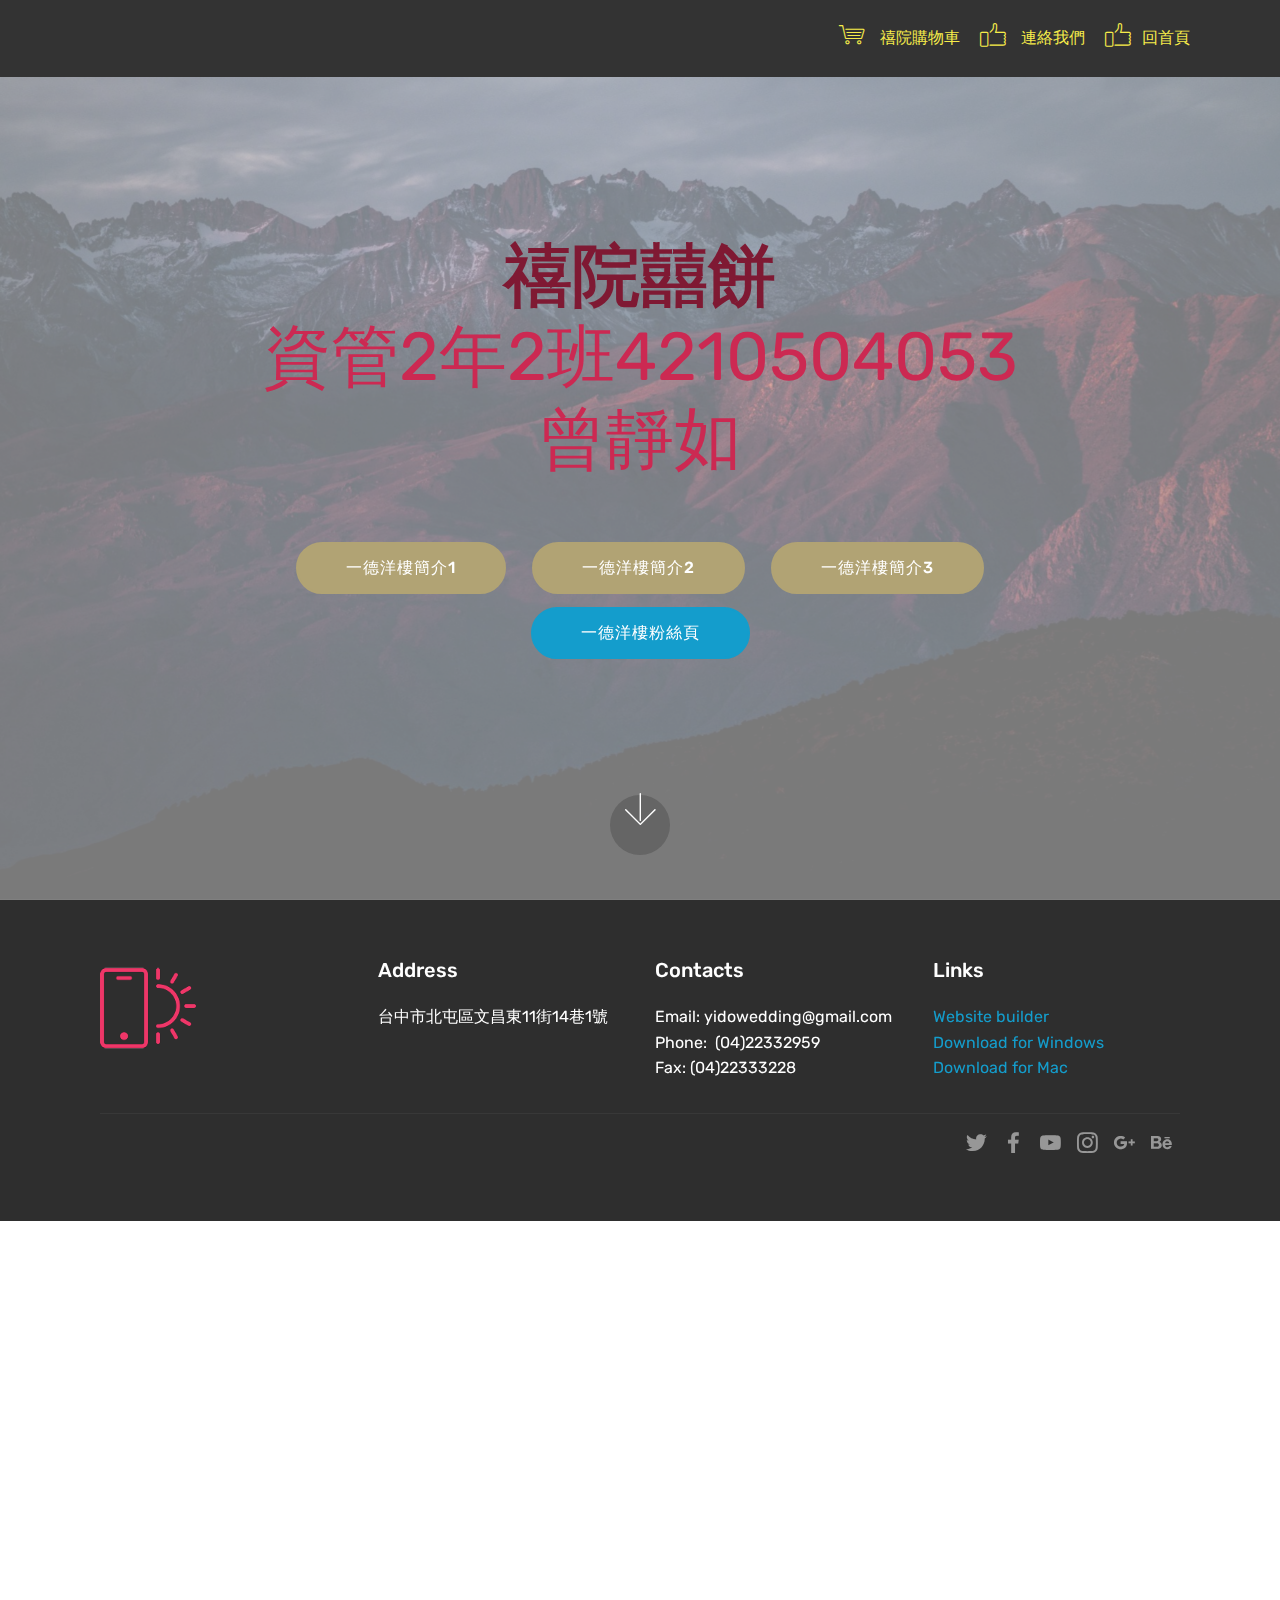
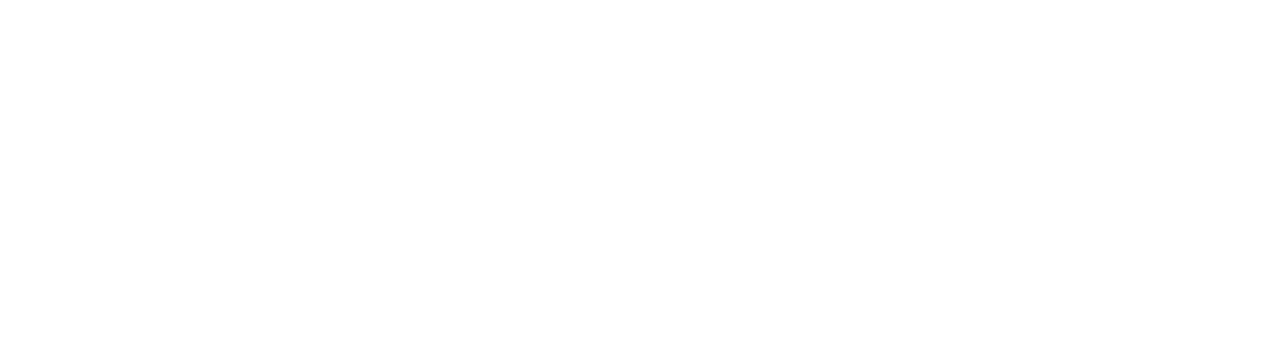
==== commit 88622f90: "create github pages" ====
--- a/index.html
+++ b/index.html
@@ -23,7 +23,7 @@
   
 </head>
 <body>
-<section class="menu cid-qC8zlRWObB" once="menu" id="menu1-e" data-rv-view="10">
+<section class="menu cid-qC8zlRWObB" once="menu" id="menu1-e" data-rv-view="85">
 
     
 
@@ -38,34 +38,25 @@
         </button>
         <div class="menu-logo">
             <div class="navbar-brand">
-                <span class="navbar-logo">
-                    <a href="https://mobirise.com">
-                         <img src="assets/images/logo2.png" alt="Mobirise" media-simple="true" style="height: 3.8rem;">
-                    </a>
-                </span>
-                <span class="navbar-caption-wrap"><a class="navbar-caption text-white display-4" href="https://mobirise.com">
-                        MOBIRISE
-                    </a></span>
+                
+                
             </div>
         </div>
         <div class="collapse navbar-collapse" id="navbarSupportedContent">
-            <ul class="navbar-nav nav-dropdown" data-app-modern-menu="true"><li class="nav-item"><a class="nav-link link text-success display-4" href="page3.html"><span class="mbri-shopping-cart mbr-iconfont mbr-iconfont-btn"></span>&nbsp;禧院購物車</a></li>
+            <ul class="navbar-nav nav-dropdown nav-right navbar-nav-top-padding" data-app-modern-menu="true"><li class="nav-item"><a class="nav-link link text-success display-4" href="page3.html"><span class="mbri-shopping-cart mbr-iconfont mbr-iconfont-btn"></span>&nbsp;禧院購物車</a></li>
                 <li class="nav-item">
                     <a class="nav-link link text-success display-4" href="page4.html"><span class="mbri-like mbr-iconfont mbr-iconfont-btn"></span>&nbsp;連絡我們</a>
                 </li><li class="nav-item"><a class="nav-link link text-success display-4" href="index.html"><span class="mbri-like mbr-iconfont mbr-iconfont-btn"></span>回首頁</a></li></ul>
-            <div class="navbar-buttons mbr-section-btn"><a class="btn btn-sm btn-primary display-4" href="https://mobirise.com">
-                    <span class="mbri-save mbr-iconfont mbr-iconfont-btn "></span>
-                    Try It Now!
-                </a></div>
+            
         </div>
     </nav>
 </section>
 
-<section class="engine"><a href="https://mobirise.co/o">bootstrap buttons</a></section><section class="cid-qC8zlT3sA8 mbr-fullscreen mbr-parallax-background" id="header2-f" data-rv-view="12">
+<section class="engine"><a href="https://mobirise.co/h">how to make your own website for free</a></section><section class="cid-qC8zlT3sA8 mbr-fullscreen mbr-parallax-background" id="header2-f" data-rv-view="87">
 
     
 
-    <div class="mbr-overlay" style="opacity: 0.6; background-color: rgb(118, 118, 118);"></div>
+    <div class="mbr-overlay" style="opacity: 0.6; background-color: rgb(204, 204, 204);"></div>
 
     <div class="container align-center">
         <div class="row justify-content-md-center">
@@ -84,7 +75,7 @@
     </div>
 </section>
 
-<section class="cid-qC8zlTOnm1" id="footer1-g" data-rv-view="15">
+<section class="cid-qC8zlTOnm1" id="footer1-g" data-rv-view="90">
 
     
 
@@ -173,7 +164,7 @@
     </div>
 </section>
 
-<section class="cid-qD6aJW6xuv" id="video2-24" data-rv-view="18">
+<section class="cid-qD6aJW6xuv" id="video2-24" data-rv-view="93">
 
     
     
--- a/assets/mobirise/css/mbr-additional.css
+++ b/assets/mobirise/css/mbr-additional.css
@@ -1558,6 +1558,10 @@
 .cid-qC8zlRWObB .collapsed .navbar-collapse.show .navbar-nav .nav-item {
   clear: both;
 }
+.cid-qC8zlRWObB .collapsed .navbar-collapse.collapsing .navbar-nav .nav-item:last-child,
+.cid-qC8zlRWObB .collapsed .navbar-collapse.show .navbar-nav .nav-item:last-child {
+  margin-bottom: 1rem;
+}
 .cid-qC8zlRWObB .collapsed .navbar-collapse.collapsing .navbar-buttons,
 .cid-qC8zlRWObB .collapsed .navbar-collapse.show .navbar-buttons {
   text-align: center;
@@ -1652,6 +1656,10 @@
   .cid-qC8zlRWObB .navbar-collapse.show .navbar-nav .nav-item {
     clear: both;
   }
+  .cid-qC8zlRWObB .navbar-collapse.collapsing .navbar-nav .nav-item:last-child,
+  .cid-qC8zlRWObB .navbar-collapse.show .navbar-nav .nav-item:last-child {
+    margin-bottom: 1rem;
+  }
   .cid-qC8zlRWObB .navbar-collapse.collapsing .navbar-buttons,
   .cid-qC8zlRWObB .navbar-collapse.show .navbar-buttons {
     text-align: center;
@@ -1706,7 +1714,7 @@
   }
 }
 .cid-qC8zlT3sA8 {
-  background-image: url("../../../assets/images/img-1566-2000x13332.jpg");
+  background-image: url("../../../assets/images/img-1566-2000x1333.jpg");
 }
 .cid-qC8zlT3sA8 H1 {
   text-align: left;
@@ -2014,6 +2022,10 @@
 .cid-qC8zlRWObB .collapsed .navbar-collapse.collapsing .navbar-nav .nav-item,
 .cid-qC8zlRWObB .collapsed .navbar-collapse.show .navbar-nav .nav-item {
   clear: both;
+}
+.cid-qC8zlRWObB .collapsed .navbar-collapse.collapsing .navbar-nav .nav-item:last-child,
+.cid-qC8zlRWObB .collapsed .navbar-collapse.show .navbar-nav .nav-item:last-child {
+  margin-bottom: 1rem;
 }
 .cid-qC8zlRWObB .collapsed .navbar-collapse.collapsing .navbar-buttons,
 .cid-qC8zlRWObB .collapsed .navbar-collapse.show .navbar-buttons {
@@ -2109,6 +2121,10 @@
   .cid-qC8zlRWObB .navbar-collapse.show .navbar-nav .nav-item {
     clear: both;
   }
+  .cid-qC8zlRWObB .navbar-collapse.collapsing .navbar-nav .nav-item:last-child,
+  .cid-qC8zlRWObB .navbar-collapse.show .navbar-nav .nav-item:last-child {
+    margin-bottom: 1rem;
+  }
   .cid-qC8zlRWObB .navbar-collapse.collapsing .navbar-buttons,
   .cid-qC8zlRWObB .navbar-collapse.show .navbar-buttons {
     text-align: center;
@@ -2392,6 +2408,10 @@
 .cid-qC8zlRWObB .collapsed .navbar-collapse.show .navbar-nav .nav-item {
   clear: both;
 }
+.cid-qC8zlRWObB .collapsed .navbar-collapse.collapsing .navbar-nav .nav-item:last-child,
+.cid-qC8zlRWObB .collapsed .navbar-collapse.show .navbar-nav .nav-item:last-child {
+  margin-bottom: 1rem;
+}
 .cid-qC8zlRWObB .collapsed .navbar-collapse.collapsing .navbar-buttons,
 .cid-qC8zlRWObB .collapsed .navbar-collapse.show .navbar-buttons {
   text-align: center;
@@ -2486,6 +2506,10 @@
   .cid-qC8zlRWObB .navbar-collapse.show .navbar-nav .nav-item {
     clear: both;
   }
+  .cid-qC8zlRWObB .navbar-collapse.collapsing .navbar-nav .nav-item:last-child,
+  .cid-qC8zlRWObB .navbar-collapse.show .navbar-nav .nav-item:last-child {
+    margin-bottom: 1rem;
+  }
   .cid-qC8zlRWObB .navbar-collapse.collapsing .navbar-buttons,
   .cid-qC8zlRWObB .navbar-collapse.show .navbar-buttons {
     text-align: center;
@@ -2803,6 +2827,10 @@
 .cid-qC8zlRWObB .collapsed .navbar-collapse.show .navbar-nav .nav-item {
   clear: both;
 }
+.cid-qC8zlRWObB .collapsed .navbar-collapse.collapsing .navbar-nav .nav-item:last-child,
+.cid-qC8zlRWObB .collapsed .navbar-collapse.show .navbar-nav .nav-item:last-child {
+  margin-bottom: 1rem;
+}
 .cid-qC8zlRWObB .collapsed .navbar-collapse.collapsing .navbar-buttons,
 .cid-qC8zlRWObB .collapsed .navbar-collapse.show .navbar-buttons {
   text-align: center;
@@ -2897,6 +2925,10 @@
   .cid-qC8zlRWObB .navbar-collapse.show .navbar-nav .nav-item {
     clear: both;
   }
+  .cid-qC8zlRWObB .navbar-collapse.collapsing .navbar-nav .nav-item:last-child,
+  .cid-qC8zlRWObB .navbar-collapse.show .navbar-nav .nav-item:last-child {
+    margin-bottom: 1rem;
+  }
   .cid-qC8zlRWObB .navbar-collapse.collapsing .navbar-buttons,
   .cid-qC8zlRWObB .navbar-collapse.show .navbar-buttons {
     text-align: center;
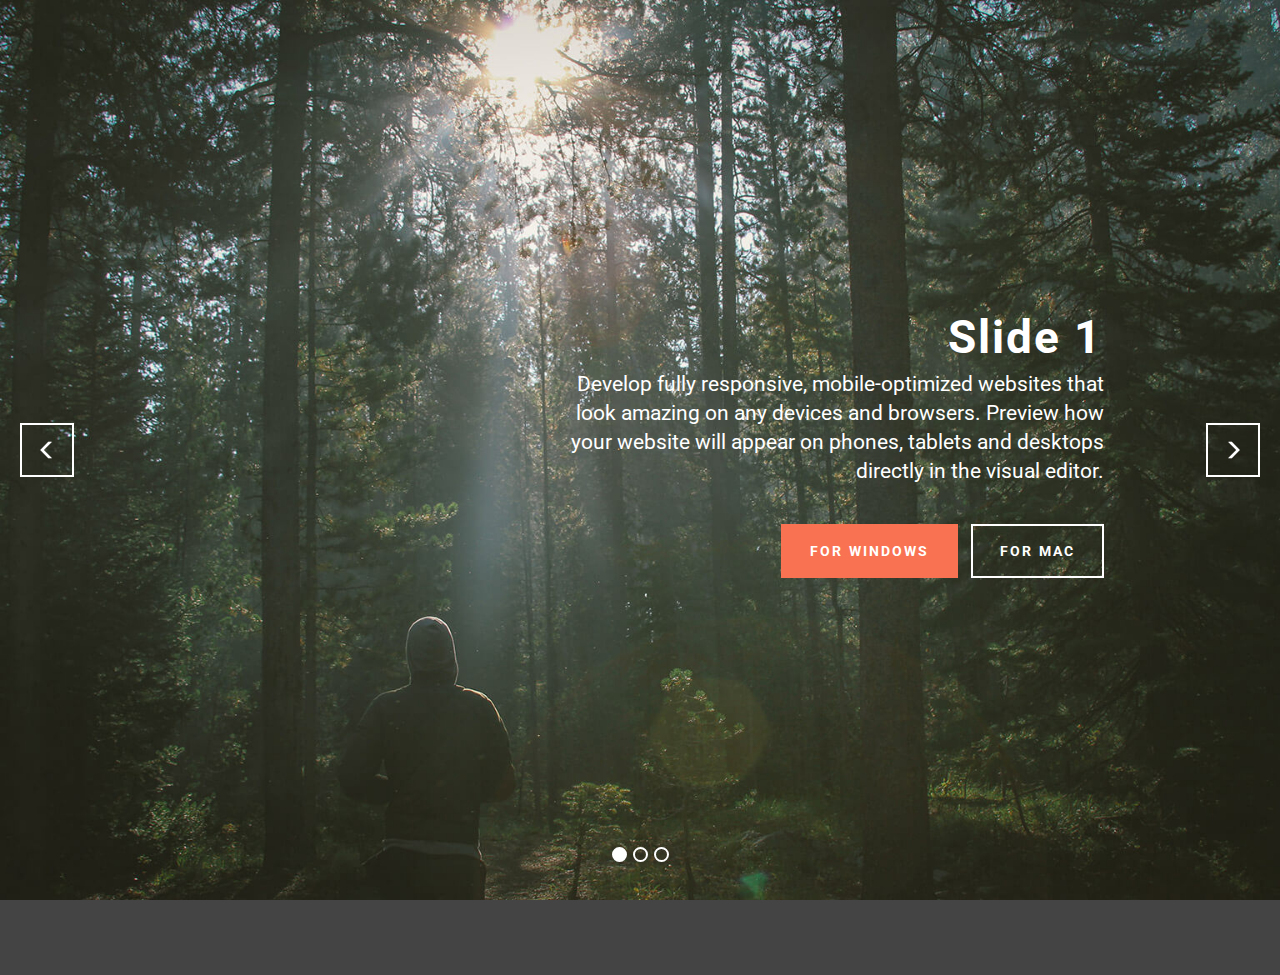
==== commit 42cecf8f: "create github pages" ====
--- a/index.html
+++ b/index.html
@@ -1,190 +1,117 @@
 <!DOCTYPE html>
-<html>
+<html >
 <head>
-  <!-- Site made with Mobirise Website Builder v4.3.2, https://mobirise.com -->
+  <!-- Site made with Mobirise Website Builder v4.5.2, https://mobirise.com -->
   <meta charset="UTF-8">
   <meta http-equiv="X-UA-Compatible" content="IE=edge">
-  <meta name="generator" content="Mobirise v4.3.2, mobirise.com">
-  <meta name="viewport" content="width=device-width, initial-scale=1">
-  <link rel="shortcut icon" href="assets/images/logo2.png" type="image/x-icon">
+  <meta name="generator" content="Mobirise v4.5.2, mobirise.com">
+  <meta name="viewport" content="width=device-width, initial-scale=1, minimum-scale=1">
+  <link rel="shortcut icon" href="assets/images/logo.png" type="image/x-icon">
   <meta name="description" content="">
   <title>Home</title>
-  <link rel="stylesheet" href="assets/web/assets/mobirise-icons/mobirise-icons.css">
-  <link rel="stylesheet" href="assets/tether/tether.min.css">
+  <link rel="stylesheet" href="https://fonts.googleapis.com/css?family=Roboto:700,400&subset=cyrillic,latin,greek,vietnamese">
   <link rel="stylesheet" href="assets/bootstrap/css/bootstrap.min.css">
-  <link rel="stylesheet" href="assets/bootstrap/css/bootstrap-grid.min.css">
-  <link rel="stylesheet" href="assets/bootstrap/css/bootstrap-reboot.min.css">
-  <link rel="stylesheet" href="assets/socicon/css/styles.css">
-  <link rel="stylesheet" href="assets/dropdown/css/style.css">
-  <link rel="stylesheet" href="assets/theme/css/style.css">
+  <link rel="stylesheet" href="assets/mobirise/css/style.css">
+  <link rel="stylesheet" href="assets/mobirise-slider/style.css">
   <link rel="stylesheet" href="assets/mobirise/css/mbr-additional.css" type="text/css">
   
   
   
 </head>
 <body>
-<section class="menu cid-qC8zlRWObB" once="menu" id="menu1-e" data-rv-view="85">
+<section class="mbr-slider mbr-section mbr-section--no-padding carousel slide" data-ride="carousel" data-wrap="true" data-interval="5000" id="slider-j" data-rv-view="2" style="background-color: rgb(255, 255, 255);">
+    <div class="mbr-section__container">
+        <div>
+            <ol class="carousel-indicators">
+                <li data-app-prevent-settings="" data-target="#slider-j" class="active" data-slide-to="0"></li><li data-app-prevent-settings="" data-target="#slider-j" data-slide-to="1"></li><li data-app-prevent-settings="" data-target="#slider-j" data-slide-to="2"></li>
+            </ol>
+            <div class="carousel-inner" role="listbox">
+                <div class="mbr-box mbr-section mbr-section--relative mbr-section--fixed-size mbr-section--bg-adapted item dark center mbr-section--full-height active" style="background-image: url(assets/images/slide1.jpg);">
+                    <div class="mbr-box__magnet mbr-box__magnet--center-right mbr-box__magnet--sm-padding">
+                                            
+                        <div class=" container">
+                            
+                            <div class="row">
+                                <div class=" col-md-6 col-md-offset-5">  
 
-    
+                                <div class="mbr-hero">
+                                    <h1 class="mbr-hero__text">Slide 1</h1>
 
-    <nav class="navbar navbar-expand beta-menu navbar-dropdown align-items-center navbar-fixed-top navbar-toggleable-sm">
-        <button class="navbar-toggler navbar-toggler-right" type="button" data-toggle="collapse" data-target="#navbarSupportedContent" aria-controls="navbarSupportedContent" aria-expanded="false" aria-label="Toggle navigation">
-            <div class="hamburger">
-                <span></span>
-                <span></span>
-                <span></span>
-                <span></span>
-            </div>
-        </button>
-        <div class="menu-logo">
-            <div class="navbar-brand">
-                
-                
-            </div>
-        </div>
-        <div class="collapse navbar-collapse" id="navbarSupportedContent">
-            <ul class="navbar-nav nav-dropdown nav-right navbar-nav-top-padding" data-app-modern-menu="true"><li class="nav-item"><a class="nav-link link text-success display-4" href="page3.html"><span class="mbri-shopping-cart mbr-iconfont mbr-iconfont-btn"></span>&nbsp;禧院購物車</a></li>
-                <li class="nav-item">
-                    <a class="nav-link link text-success display-4" href="page4.html"><span class="mbri-like mbr-iconfont mbr-iconfont-btn"></span>&nbsp;連絡我們</a>
-                </li><li class="nav-item"><a class="nav-link link text-success display-4" href="index.html"><span class="mbri-like mbr-iconfont mbr-iconfont-btn"></span>回首頁</a></li></ul>
-            
-        </div>
-    </nav>
-</section>
+                                    <p class="mbr-hero__subtext">Develop fully responsive, mobile-optimized websites that look amazing on any devices and browsers. Preview how your website will appear on phones, tablets and desktops directly in the visual editor.</p>
+                                </div>
+                                <div class="mbr-buttons btn-inverse mbr-buttons--left mbr-buttons--right"><a class="mbr-buttons__btn btn btn-lg btn-danger" href="https://mobirise.com">FOR WINDOWS</a> <a class="mbr-buttons__btn btn btn-lg btn-default" href="https://mobirise.com">FOR MAC</a></div>
+                                </div>
+                            </div>
+                        </div>
+                    </div>
+                </div><div class="mbr-box mbr-section mbr-section--relative mbr-section--fixed-size mbr-section--bg-adapted item dark center mbr-section--full-height" style="background-image: url(assets/images/slide2.jpg);">
+                    <div class="mbr-box__magnet mbr-box__magnet--center-left mbr-box__magnet--sm-padding">
+                                            
+                        <div class=" container">
+                            
+                            <div class="row">
+                                <div class=" col-md-offset-1 col-md-6">  
 
-<section class="engine"><a href="https://mobirise.co/h">how to make your own website for free</a></section><section class="cid-qC8zlT3sA8 mbr-fullscreen mbr-parallax-background" id="header2-f" data-rv-view="87">
+                                <div class="mbr-hero">
+                                    <h1 class="mbr-hero__text">Slide 2</h1>
 
-    
+                                    <p class="mbr-hero__subtext">Mobirise is based on Bootstrap 3 - most powerful mobile first framework. Use any bootstrap themes with no extra work.</p>
+                                </div>
+                                <div class="mbr-buttons btn-inverse mbr-buttons--left"><a class="mbr-buttons__btn btn btn-lg btn-danger" href="https://mobirise.com">FOR WINDOWS</a> <a class="mbr-buttons__btn btn btn-lg btn-default" href="https://mobirise.com">FOR MAC</a></div>
+                                </div>
+                            </div>
+                        </div>
+                    </div>
+                </div><div class="mbr-box mbr-section mbr-section--relative mbr-section--fixed-size mbr-section--bg-adapted item dark center mbr-section--full-height" style="background-image: url(assets/images/slide3.jpg);">
+                    <div class="mbr-box__magnet mbr-box__magnet--center-center mbr-box__magnet--sm-padding">
+                                            
+                        <div class=" container">
+                            
+                            <div class="row">
+                                <div class=" col-md-8 col-md-offset-2">  
 
-    <div class="mbr-overlay" style="opacity: 0.6; background-color: rgb(204, 204, 204);"></div>
+                                <div class="mbr-hero">
+                                    <h1 class="mbr-hero__text">Slide 3</h1>
 
-    <div class="container align-center">
-        <div class="row justify-content-md-center">
-            <div class="mbr-white col-md-10">
-                <h1 class="mbr-section-title mbr-bold pb-3 mbr-fonts-style display-1">禧院囍餅<br><span style="font-weight: normal;">資管2年2班4210504053<br>曾靜如</span></h1>
-                
-                <p class="mbr-text pb-3 mbr-fonts-style display-5"></p>
-                <div class="mbr-section-btn"><a class="btn btn-md btn-danger display-4" href="https://www.youtube.com/watch?v=irKQ6YsvZEI&t=2s" target="_blank">一德洋樓簡介1</a> <a class="btn btn-md btn-danger display-4" href="https://www.youtube.com/watch?v=BnlXxm09wXU" target="_blank">一德洋樓簡介2</a> <a class="btn btn-md btn-danger display-4" href="https://www.youtube.com/watch?v=wf-YfYHKl_U" target="_blank">一德洋樓簡介3</a> <a class="btn btn-md btn-primary display-4" href="https://www.facebook.com/YidoMansion/" target="_blank">一德洋樓粉絲頁</a></div>
-            </div>
-        </div>
-    </div>
-    <div class="mbr-arrow hidden-sm-down" aria-hidden="true">
-        <a href="#next">
-            <i class="mbri-down mbr-iconfont"></i>
-        </a>
-    </div>
-</section>
-
-<section class="cid-qC8zlTOnm1" id="footer1-g" data-rv-view="90">
-
-    
-
-    
-
-    <div class="container">
-        <div class="media-container-row content text-white">
-            <div class="col-12 col-md-3">
-                <div class="media-wrap">
-                    <a href="https://mobirise.com/">
-                        <img src="assets/images/logo2.png" alt="Mobirise" media-simple="true">
-                    </a>
-                </div>
-            </div>
-            <div class="col-12 col-md-3 mbr-fonts-style display-7">
-                <h5 class="pb-3">
-                    Address
-                </h5>
-                <p class="mbr-text">台中市北屯區文昌東11街14巷1號<br><br></p>
-            </div>
-            <div class="col-12 col-md-3 mbr-fonts-style display-7">
-                <h5 class="pb-3">
-                    Contacts
-                </h5>
-                <p class="mbr-text">
-                    Email: yidowedding@gmail.com
-                    <br>Phone: &nbsp;(04)22332959&nbsp;<br>Fax: (04)22333228</p>
-            </div>
-            <div class="col-12 col-md-3 mbr-fonts-style display-7">
-                <h5 class="pb-3">
-                    Links
-                </h5>
-                <p class="mbr-text">
-                    <a class="text-primary" href="https://mobirise.com/">Website builder</a>
-                    <br><a class="text-primary" href="https://mobirise.com/mobirise-free-win.zip">Download for Windows</a>
-                    <br><a class="text-primary" href="https://mobirise.com/mobirise-free-mac.zip">Download for Mac</a>
-                </p>
-            </div>
-        </div>
-        <div class="footer-lower">
-            <div class="media-container-row">
-                <div class="col-sm-12">
-                    <hr>
-                </div>
-            </div>
-            <div class="media-container-row mbr-white">
-                <div class="col-sm-6 copyright">
-                    <p class="mbr-text mbr-fonts-style display-7"></p>
-                </div>
-                <div class="col-md-6">
-                    <div class="social-list align-right">
-                        <div class="soc-item">
-                            <a href="https://twitter.com/mobirise" target="_blank">
-                                <span class="socicon-twitter socicon mbr-iconfont mbr-iconfont-social" media-simple="true"></span>
-                            </a>
-                        </div>
-                        <div class="soc-item">
-                            <a href="https://www.facebook.com/pages/Mobirise/1616226671953247" target="_blank">
-                                <span class="socicon-facebook socicon mbr-iconfont mbr-iconfont-social" media-simple="true"></span>
-                            </a>
-                        </div>
-                        <div class="soc-item">
-                            <a href="https://www.youtube.com/c/mobirise" target="_blank">
-                                <span class="socicon-youtube socicon mbr-iconfont mbr-iconfont-social" media-simple="true"></span>
-                            </a>
-                        </div>
-                        <div class="soc-item">
-                            <a href="https://instagram.com/mobirise" target="_blank">
-                                <span class="socicon-instagram socicon mbr-iconfont mbr-iconfont-social" media-simple="true"></span>
-                            </a>
-                        </div>
-                        <div class="soc-item">
-                            <a href="https://plus.google.com/u/0/+Mobirise" target="_blank">
-                                <span class="socicon-googleplus socicon mbr-iconfont mbr-iconfont-social" media-simple="true"></span>
-                            </a>
-                        </div>
-                        <div class="soc-item">
-                            <a href="https://www.behance.net/Mobirise" target="_blank">
-                                <span class="socicon-behance socicon mbr-iconfont mbr-iconfont-social" media-simple="true"></span>
-                            </a>
+                                    <p class="mbr-hero__subtext">Choose from the large selection of latest pre-made blocks - jumbotrons, hero images, parallax scrolling, video backgrounds, hamburger menu, sticky header and more.</p>
+                                </div>
+                                <div class="mbr-buttons btn-inverse mbr-buttons--center"><a class="mbr-buttons__btn btn btn-lg btn-danger" href="https://mobirise.com">FOR WINDOWS</a> <a class="mbr-buttons__btn btn btn-lg btn-default" href="https://mobirise.com">FOR MAC</a></div>
+                                </div>
+                            </div>
                         </div>
                     </div>
                 </div>
             </div>
+            
+            <a data-app-prevent-settings="" class="left carousel-control" role="button" data-slide="prev" href="#slider-j">
+                <span class="glyphicon glyphicon-menu-left" aria-hidden="true"></span>
+                <span class="sr-only">Previous</span>
+            </a>
+            <a data-app-prevent-settings="" class="right carousel-control" role="button" data-slide="next" href="#slider-j">
+                <span class="glyphicon glyphicon-menu-right" aria-hidden="true"></span>
+                <span class="sr-only">Next</span>
+            </a>
         </div>
     </div>
 </section>
 
-<section class="cid-qD6aJW6xuv" id="video2-24" data-rv-view="93">
-
+<section class="engine"><a href="https://mobirise.co/c">free web page maker</a></section><footer class="mbr-section mbr-section--relative mbr-section--fixed-size" id="footer1-g" data-rv-view="0" style="background-color: rgb(68, 68, 68);">
     
-    
-    <figure class="mbr-figure align-center">
-        <div class="video-block" style="width: 100%;">
-            <div><iframe class="mbr-embedded-video" src="https://www.youtube.com/embed/M18SXsg3WWA?rel=0&amp;amp;showinfo=0&amp;autoplay=0&amp;loop=0" width="1280" height="720" frameborder="0" allowfullscreen></iframe></div>
+    <div class="mbr-section__container container">
+        <div class="mbr-footer mbr-footer--wysiwyg row" style="padding-top: 36.9px; padding-bottom: 36.9px;">
+            <div class="col-sm-12">
+                <p class="mbr-footer__copyright"></p>
+            </div>
         </div>
-    </figure>
-</section>
+    </div>
+</footer>
 
 
   <script src="assets/web/assets/jquery/jquery.min.js"></script>
-  <script src="assets/popper/popper.min.js"></script>
-  <script src="assets/tether/tether.min.js"></script>
   <script src="assets/bootstrap/js/bootstrap.min.js"></script>
-  <script src="assets/dropdown/js/script.min.js"></script>
-  <script src="assets/touch-swipe/jquery.touch-swipe.min.js"></script>
-  <script src="assets/jarallax/jarallax.min.js"></script>
   <script src="assets/smooth-scroll/smooth-scroll.js"></script>
-  <script src="assets/theme/js/script.js"></script>
+  <script src="assets/bootstrap-carousel-swipe/bootstrap-carousel-swipe.js"></script>
+  <script src="assets/mobirise/js/script.js"></script>
   
   
 </body>
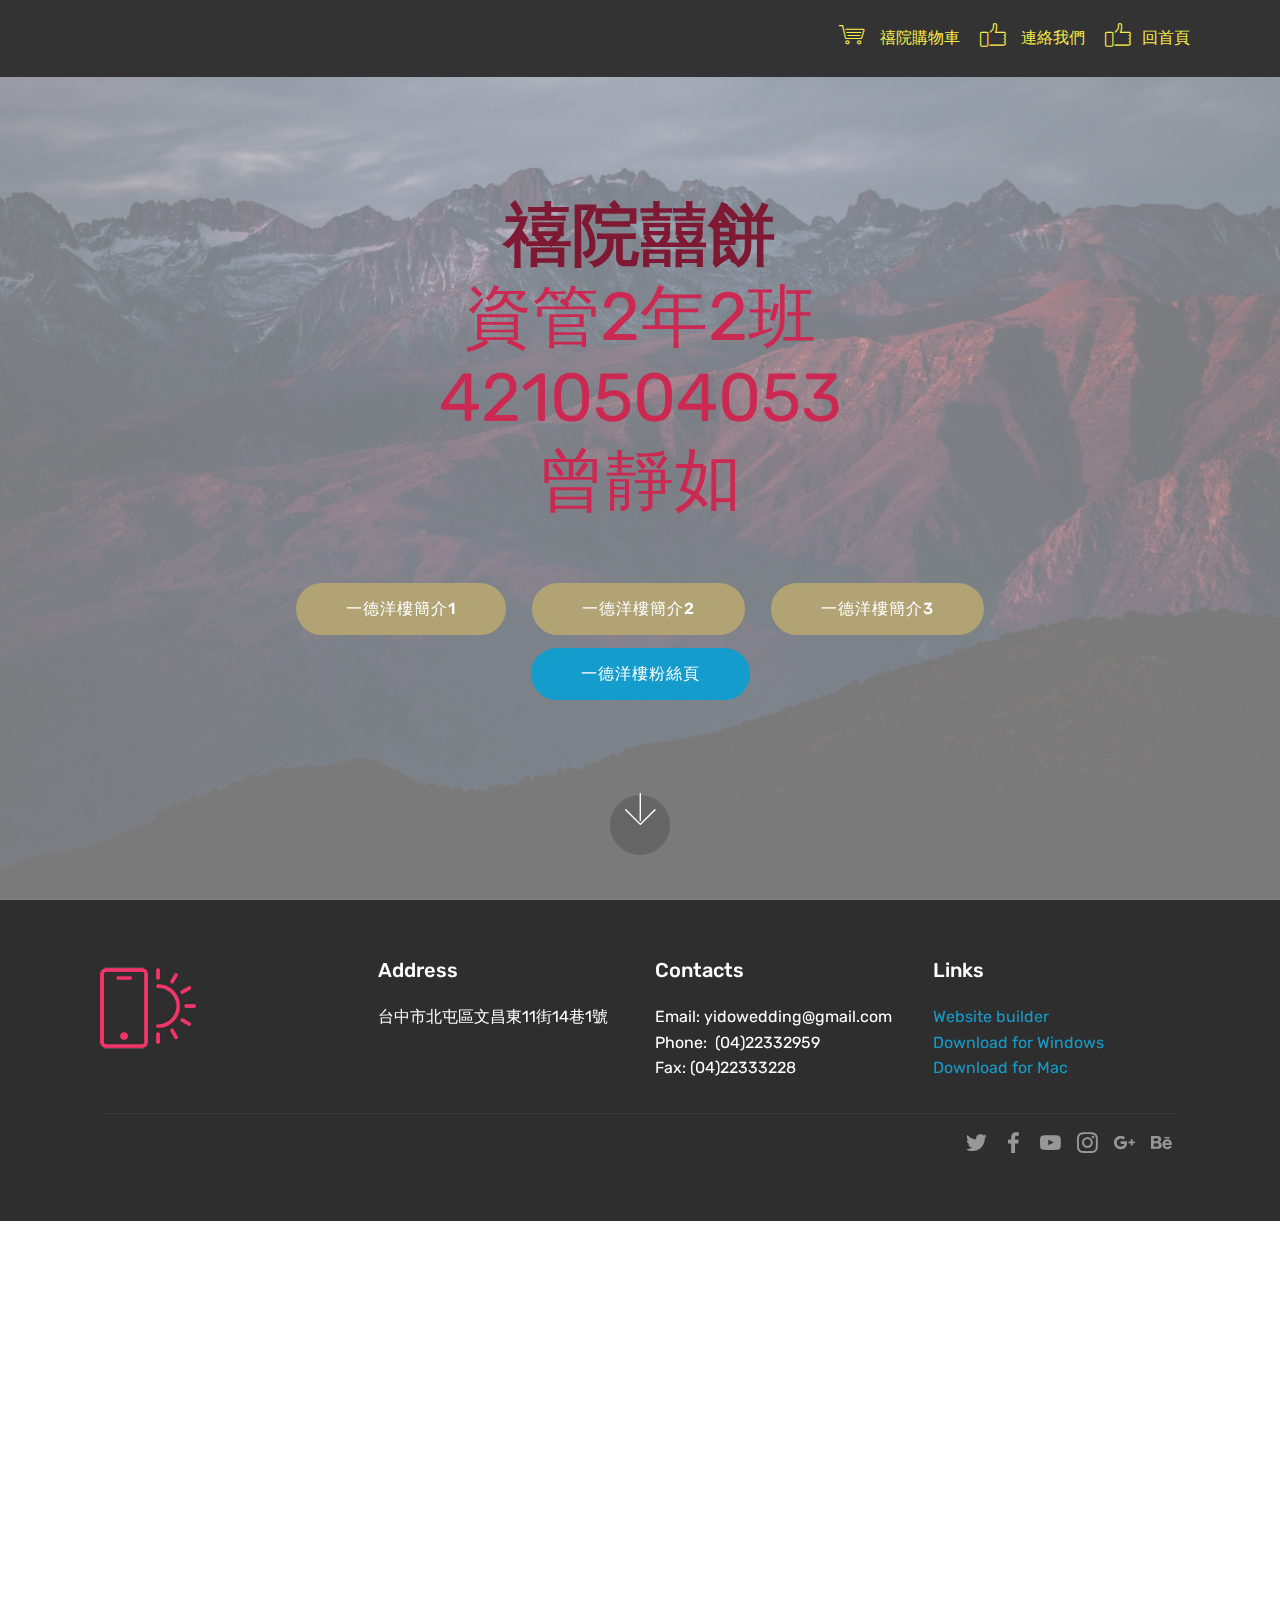
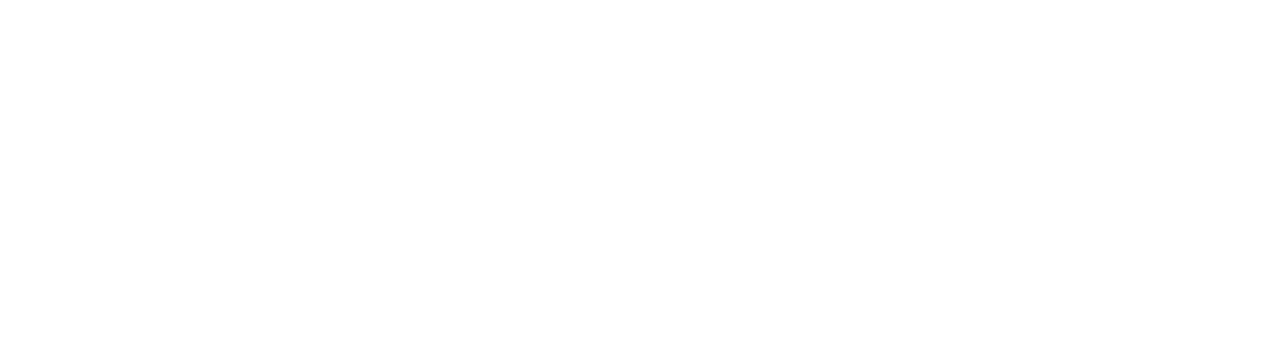
==== commit d6410352: "create github pages" ====
--- a/index.html
+++ b/index.html
@@ -6,112 +6,185 @@
   <meta http-equiv="X-UA-Compatible" content="IE=edge">
   <meta name="generator" content="Mobirise v4.5.2, mobirise.com">
   <meta name="viewport" content="width=device-width, initial-scale=1, minimum-scale=1">
-  <link rel="shortcut icon" href="assets/images/logo.png" type="image/x-icon">
+  <link rel="shortcut icon" href="assets/images/logo2.png" type="image/x-icon">
   <meta name="description" content="">
   <title>Home</title>
-  <link rel="stylesheet" href="https://fonts.googleapis.com/css?family=Roboto:700,400&subset=cyrillic,latin,greek,vietnamese">
+  <link rel="stylesheet" href="assets/web/assets/mobirise-icons/mobirise-icons.css">
+  <link rel="stylesheet" href="assets/tether/tether.min.css">
   <link rel="stylesheet" href="assets/bootstrap/css/bootstrap.min.css">
-  <link rel="stylesheet" href="assets/mobirise/css/style.css">
-  <link rel="stylesheet" href="assets/mobirise-slider/style.css">
+  <link rel="stylesheet" href="assets/bootstrap/css/bootstrap-grid.min.css">
+  <link rel="stylesheet" href="assets/bootstrap/css/bootstrap-reboot.min.css">
+  <link rel="stylesheet" href="assets/socicon/css/styles.css">
+  <link rel="stylesheet" href="assets/dropdown/css/style.css">
+  <link rel="stylesheet" href="assets/theme/css/style.css">
   <link rel="stylesheet" href="assets/mobirise/css/mbr-additional.css" type="text/css">
   
   
   
 </head>
 <body>
-<section class="mbr-slider mbr-section mbr-section--no-padding carousel slide" data-ride="carousel" data-wrap="true" data-interval="5000" id="slider-j" data-rv-view="2" style="background-color: rgb(255, 255, 255);">
-    <div class="mbr-section__container">
-        <div>
-            <ol class="carousel-indicators">
-                <li data-app-prevent-settings="" data-target="#slider-j" class="active" data-slide-to="0"></li><li data-app-prevent-settings="" data-target="#slider-j" data-slide-to="1"></li><li data-app-prevent-settings="" data-target="#slider-j" data-slide-to="2"></li>
-            </ol>
-            <div class="carousel-inner" role="listbox">
-                <div class="mbr-box mbr-section mbr-section--relative mbr-section--fixed-size mbr-section--bg-adapted item dark center mbr-section--full-height active" style="background-image: url(assets/images/slide1.jpg);">
-                    <div class="mbr-box__magnet mbr-box__magnet--center-right mbr-box__magnet--sm-padding">
-                                            
-                        <div class=" container">
-                            
-                            <div class="row">
-                                <div class=" col-md-6 col-md-offset-5">  
+<section class="menu cid-qC8zlRWObB" once="menu" id="menu1-e" data-rv-view="10">
 
-                                <div class="mbr-hero">
-                                    <h1 class="mbr-hero__text">Slide 1</h1>
+    
 
-                                    <p class="mbr-hero__subtext">Develop fully responsive, mobile-optimized websites that look amazing on any devices and browsers. Preview how your website will appear on phones, tablets and desktops directly in the visual editor.</p>
-                                </div>
-                                <div class="mbr-buttons btn-inverse mbr-buttons--left mbr-buttons--right"><a class="mbr-buttons__btn btn btn-lg btn-danger" href="https://mobirise.com">FOR WINDOWS</a> <a class="mbr-buttons__btn btn btn-lg btn-default" href="https://mobirise.com">FOR MAC</a></div>
-                                </div>
-                            </div>
+    <nav class="navbar navbar-expand beta-menu navbar-dropdown align-items-center navbar-fixed-top navbar-toggleable-sm">
+        <button class="navbar-toggler navbar-toggler-right" type="button" data-toggle="collapse" data-target="#navbarSupportedContent" aria-controls="navbarSupportedContent" aria-expanded="false" aria-label="Toggle navigation">
+            <div class="hamburger">
+                <span></span>
+                <span></span>
+                <span></span>
+                <span></span>
+            </div>
+        </button>
+        <div class="menu-logo">
+            <div class="navbar-brand">
+                
+                
+            </div>
+        </div>
+        <div class="collapse navbar-collapse" id="navbarSupportedContent">
+            <ul class="navbar-nav nav-dropdown nav-right navbar-nav-top-padding" data-app-modern-menu="true"><li class="nav-item"><a class="nav-link link text-success display-4" href="page3.html"><span class="mbri-shopping-cart mbr-iconfont mbr-iconfont-btn"></span>&nbsp;禧院購物車</a></li>
+                <li class="nav-item">
+                    <a class="nav-link link text-success display-4" href="page4.html"><span class="mbri-like mbr-iconfont mbr-iconfont-btn"></span>&nbsp;連絡我們</a>
+                </li><li class="nav-item"><a class="nav-link link text-success display-4" href="index.html"><span class="mbri-like mbr-iconfont mbr-iconfont-btn"></span>回首頁</a></li></ul>
+            
+        </div>
+    </nav>
+</section>
+
+<section class="engine"><a href="https://mobirise.co">Mobirise</a></section><section class="cid-qC8zlT3sA8 mbr-fullscreen mbr-parallax-background" id="header2-f" data-rv-view="12">
+
+    
+
+    <div class="mbr-overlay" style="opacity: 0.6; background-color: rgb(204, 204, 204);"></div>
+
+    <div class="container align-center">
+        <div class="row justify-content-md-center">
+            <div class="mbr-white col-md-10">
+                <h1 class="mbr-section-title mbr-bold pb-3 mbr-fonts-style display-1">禧院囍餅<br><span style="font-weight: normal;">資管2年2班</span><br><span style="font-weight: normal;">4210504053<br>曾靜如</span></h1>
+                
+                <p class="mbr-text pb-3 mbr-fonts-style display-5"></p>
+                <div class="mbr-section-btn"><a class="btn btn-md btn-danger display-4" href="https://www.youtube.com/watch?v=irKQ6YsvZEI&t=2s" target="_blank">一德洋樓簡介1</a> <a class="btn btn-md btn-danger display-4" href="https://www.youtube.com/watch?v=BnlXxm09wXU" target="_blank">一德洋樓簡介2</a> <a class="btn btn-md btn-danger display-4" href="https://www.youtube.com/watch?v=wf-YfYHKl_U" target="_blank">一德洋樓簡介3</a> <a class="btn btn-md btn-primary display-4" href="https://www.facebook.com/YidoMansion/" target="_blank">一德洋樓粉絲頁</a></div>
+            </div>
+        </div>
+    </div>
+    <div class="mbr-arrow hidden-sm-down" aria-hidden="true">
+        <a href="#next">
+            <i class="mbri-down mbr-iconfont"></i>
+        </a>
+    </div>
+</section>
+
+<section class="cid-qC8zlTOnm1" id="footer1-g" data-rv-view="15">
+
+    
+
+    
+
+    <div class="container">
+        <div class="media-container-row content text-white">
+            <div class="col-12 col-md-3">
+                <div class="media-wrap">
+                    <a href="https://mobirise.com/">
+                        <img src="assets/images/logo2.png" alt="Mobirise" media-simple="true">
+                    </a>
+                </div>
+            </div>
+            <div class="col-12 col-md-3 mbr-fonts-style display-7">
+                <h5 class="pb-3">
+                    Address
+                </h5>
+                <p class="mbr-text">台中市北屯區文昌東11街14巷1號<br><br></p>
+            </div>
+            <div class="col-12 col-md-3 mbr-fonts-style display-7">
+                <h5 class="pb-3">
+                    Contacts
+                </h5>
+                <p class="mbr-text">
+                    Email: yidowedding@gmail.com
+                    <br>Phone: &nbsp;(04)22332959&nbsp;<br>Fax: (04)22333228</p>
+            </div>
+            <div class="col-12 col-md-3 mbr-fonts-style display-7">
+                <h5 class="pb-3">
+                    Links
+                </h5>
+                <p class="mbr-text">
+                    <a class="text-primary" href="https://mobirise.com/">Website builder</a>
+                    <br><a class="text-primary" href="https://mobirise.com/mobirise-free-win.zip">Download for Windows</a>
+                    <br><a class="text-primary" href="https://mobirise.com/mobirise-free-mac.zip">Download for Mac</a>
+                </p>
+            </div>
+        </div>
+        <div class="footer-lower">
+            <div class="media-container-row">
+                <div class="col-sm-12">
+                    <hr>
+                </div>
+            </div>
+            <div class="media-container-row mbr-white">
+                <div class="col-sm-6 copyright">
+                    <p class="mbr-text mbr-fonts-style display-7"></p>
+                </div>
+                <div class="col-md-6">
+                    <div class="social-list align-right">
+                        <div class="soc-item">
+                            <a href="https://twitter.com/mobirise" target="_blank">
+                                <span class="socicon-twitter socicon mbr-iconfont mbr-iconfont-social" media-simple="true"></span>
+                            </a>
                         </div>
-                    </div>
-                </div><div class="mbr-box mbr-section mbr-section--relative mbr-section--fixed-size mbr-section--bg-adapted item dark center mbr-section--full-height" style="background-image: url(assets/images/slide2.jpg);">
-                    <div class="mbr-box__magnet mbr-box__magnet--center-left mbr-box__magnet--sm-padding">
-                                            
-                        <div class=" container">
-                            
-                            <div class="row">
-                                <div class=" col-md-offset-1 col-md-6">  
-
-                                <div class="mbr-hero">
-                                    <h1 class="mbr-hero__text">Slide 2</h1>
-
-                                    <p class="mbr-hero__subtext">Mobirise is based on Bootstrap 3 - most powerful mobile first framework. Use any bootstrap themes with no extra work.</p>
-                                </div>
-                                <div class="mbr-buttons btn-inverse mbr-buttons--left"><a class="mbr-buttons__btn btn btn-lg btn-danger" href="https://mobirise.com">FOR WINDOWS</a> <a class="mbr-buttons__btn btn btn-lg btn-default" href="https://mobirise.com">FOR MAC</a></div>
-                                </div>
-                            </div>
+                        <div class="soc-item">
+                            <a href="https://www.facebook.com/pages/Mobirise/1616226671953247" target="_blank">
+                                <span class="socicon-facebook socicon mbr-iconfont mbr-iconfont-social" media-simple="true"></span>
+                            </a>
                         </div>
-                    </div>
-                </div><div class="mbr-box mbr-section mbr-section--relative mbr-section--fixed-size mbr-section--bg-adapted item dark center mbr-section--full-height" style="background-image: url(assets/images/slide3.jpg);">
-                    <div class="mbr-box__magnet mbr-box__magnet--center-center mbr-box__magnet--sm-padding">
-                                            
-                        <div class=" container">
-                            
-                            <div class="row">
-                                <div class=" col-md-8 col-md-offset-2">  
-
-                                <div class="mbr-hero">
-                                    <h1 class="mbr-hero__text">Slide 3</h1>
-
-                                    <p class="mbr-hero__subtext">Choose from the large selection of latest pre-made blocks - jumbotrons, hero images, parallax scrolling, video backgrounds, hamburger menu, sticky header and more.</p>
-                                </div>
-                                <div class="mbr-buttons btn-inverse mbr-buttons--center"><a class="mbr-buttons__btn btn btn-lg btn-danger" href="https://mobirise.com">FOR WINDOWS</a> <a class="mbr-buttons__btn btn btn-lg btn-default" href="https://mobirise.com">FOR MAC</a></div>
-                                </div>
-                            </div>
+                        <div class="soc-item">
+                            <a href="https://www.youtube.com/c/mobirise" target="_blank">
+                                <span class="socicon-youtube socicon mbr-iconfont mbr-iconfont-social" media-simple="true"></span>
+                            </a>
+                        </div>
+                        <div class="soc-item">
+                            <a href="https://instagram.com/mobirise" target="_blank">
+                                <span class="socicon-instagram socicon mbr-iconfont mbr-iconfont-social" media-simple="true"></span>
+                            </a>
+                        </div>
+                        <div class="soc-item">
+                            <a href="https://plus.google.com/u/0/+Mobirise" target="_blank">
+                                <span class="socicon-googleplus socicon mbr-iconfont mbr-iconfont-social" media-simple="true"></span>
+                            </a>
+                        </div>
+                        <div class="soc-item">
+                            <a href="https://www.behance.net/Mobirise" target="_blank">
+                                <span class="socicon-behance socicon mbr-iconfont mbr-iconfont-social" media-simple="true"></span>
+                            </a>
                         </div>
                     </div>
                 </div>
             </div>
-            
-            <a data-app-prevent-settings="" class="left carousel-control" role="button" data-slide="prev" href="#slider-j">
-                <span class="glyphicon glyphicon-menu-left" aria-hidden="true"></span>
-                <span class="sr-only">Previous</span>
-            </a>
-            <a data-app-prevent-settings="" class="right carousel-control" role="button" data-slide="next" href="#slider-j">
-                <span class="glyphicon glyphicon-menu-right" aria-hidden="true"></span>
-                <span class="sr-only">Next</span>
-            </a>
         </div>
     </div>
 </section>
 
-<section class="engine"><a href="https://mobirise.co/c">free web page maker</a></section><footer class="mbr-section mbr-section--relative mbr-section--fixed-size" id="footer1-g" data-rv-view="0" style="background-color: rgb(68, 68, 68);">
+<section class="cid-qD6aJW6xuv" id="video2-24" data-rv-view="18">
+
     
-    <div class="mbr-section__container container">
-        <div class="mbr-footer mbr-footer--wysiwyg row" style="padding-top: 36.9px; padding-bottom: 36.9px;">
-            <div class="col-sm-12">
-                <p class="mbr-footer__copyright"></p>
-            </div>
+    
+    <figure class="mbr-figure align-center">
+        <div class="video-block" style="width: 100%;">
+            <div><iframe class="mbr-embedded-video" src="https://www.youtube.com/embed/M18SXsg3WWA?rel=0&amp;amp;showinfo=0&amp;autoplay=0&amp;loop=0" width="1280" height="720" frameborder="0" allowfullscreen></iframe></div>
         </div>
-    </div>
-</footer>
+    </figure>
+</section>
 
 
   <script src="assets/web/assets/jquery/jquery.min.js"></script>
+  <script src="assets/popper/popper.min.js"></script>
+  <script src="assets/tether/tether.min.js"></script>
   <script src="assets/bootstrap/js/bootstrap.min.js"></script>
-  <script src="assets/smooth-scroll/smooth-scroll.js"></script>
-  <script src="assets/bootstrap-carousel-swipe/bootstrap-carousel-swipe.js"></script>
-  <script src="assets/mobirise/js/script.js"></script>
+  <script src="assets/dropdown/js/script.min.js"></script>
+  <script src="assets/touchswipe/jquery.touch-swipe.min.js"></script>
+  <script src="assets/parallax/jarallax.min.js"></script>
+  <script src="assets/smoothscroll/smooth-scroll.js"></script>
+  <script src="assets/theme/js/script.js"></script>
   
   
 </body>
--- a/assets/web/assets/mobirise-icons/mobirise-icons.css
+++ b/assets/web/assets/mobirise-icons/mobirise-icons.css
@@ -0,0 +1,476 @@
+@font-face {
+  font-family: 'MobiriseIcons';
+  src:  url('mobirise-icons.eot?spat4u');
+  src:  url('mobirise-icons.eot?spat4u#iefix') format('embedded-opentype'),
+    url('mobirise-icons.ttf?spat4u') format('truetype'),
+    url('mobirise-icons.woff?spat4u') format('woff'),
+    url('mobirise-icons.svg?spat4u#MobiriseIcons') format('svg');
+  font-weight: normal;
+  font-style: normal;
+}
+
+[class^="mbri-"], [class*=" mbri-"] {
+  /* use !important to prevent issues with browser extensions that change fonts */
+  font-family: MobiriseIcons !important;
+  speak: none;
+  font-style: normal;
+  font-weight: normal;
+  font-variant: normal;
+  text-transform: none;
+  line-height: 1;
+
+  /* Better Font Rendering =========== */
+  -webkit-font-smoothing: antialiased;
+  -moz-osx-font-smoothing: grayscale;
+}
+
+.mbri-add-submenu:before {
+  content: "\e900";
+}
+.mbri-alert:before {
+  content: "\e901";
+}
+.mbri-align-center:before {
+  content: "\e902";
+}
+.mbri-align-justify:before {
+  content: "\e903";
+}
+.mbri-align-left:before {
+  content: "\e904";
+}
+.mbri-align-right:before {
+  content: "\e905";
+}
+.mbri-android:before {
+  content: "\e906";
+}
+.mbri-apple:before {
+  content: "\e907";
+}
+.mbri-arrow-down:before {
+  content: "\e908";
+}
+.mbri-arrow-next:before {
+  content: "\e909";
+}
+.mbri-arrow-prev:before {
+  content: "\e90a";
+}
+.mbri-arrow-up:before {
+  content: "\e90b";
+}
+.mbri-bold:before {
+  content: "\e90c";
+}
+.mbri-bookmark:before {
+  content: "\e90d";
+}
+.mbri-bootstrap:before {
+  content: "\e90e";
+}
+.mbri-briefcase:before {
+  content: "\e90f";
+}
+.mbri-browse:before {
+  content: "\e910";
+}
+.mbri-bulleted-list:before {
+  content: "\e911";
+}
+.mbri-calendar:before {
+  content: "\e912";
+}
+.mbri-camera:before {
+  content: "\e913";
+}
+.mbri-cart-add:before {
+  content: "\e914";
+}
+.mbri-cart-full:before {
+  content: "\e915";
+}
+.mbri-cash:before {
+  content: "\e916";
+}
+.mbri-change-style:before {
+  content: "\e917";
+}
+.mbri-chat:before {
+  content: "\e918";
+}
+.mbri-clock:before {
+  content: "\e919";
+}
+.mbri-close:before {
+  content: "\e91a";
+}
+.mbri-cloud:before {
+  content: "\e91b";
+}
+.mbri-code:before {
+  content: "\e91c";
+}
+.mbri-contact-form:before {
+  content: "\e91d";
+}
+.mbri-credit-card:before {
+  content: "\e91e";
+}
+.mbri-cursor-click:before {
+  content: "\e91f";
+}
+.mbri-cust-feedback:before {
+  content: "\e920";
+}
+.mbri-database:before {
+  content: "\e921";
+}
+.mbri-delivery:before {
+  content: "\e922";
+}
+.mbri-desktop:before {
+  content: "\e923";
+}
+.mbri-devices:before {
+  content: "\e924";
+}
+.mbri-down:before {
+  content: "\e925";
+}
+.mbri-download:before {
+  content: "\e989";
+}
+.mbri-drag-n-drop:before {
+  content: "\e927";
+}
+.mbri-drag-n-drop2:before {
+  content: "\e928";
+}
+.mbri-edit:before {
+  content: "\e929";
+}
+.mbri-edit2:before {
+  content: "\e92a";
+}
+.mbri-error:before {
+  content: "\e92b";
+}
+.mbri-extension:before {
+  content: "\e92c";
+}
+.mbri-features:before {
+  content: "\e92d";
+}
+.mbri-file:before {
+  content: "\e92e";
+}
+.mbri-flag:before {
+  content: "\e92f";
+}
+.mbri-folder:before {
+  content: "\e930";
+}
+.mbri-gift:before {
+  content: "\e931";
+}
+.mbri-github:before {
+  content: "\e932";
+}
+.mbri-globe:before {
+  content: "\e933";
+}
+.mbri-globe-2:before {
+  content: "\e934";
+}
+.mbri-growing-chart:before {
+  content: "\e935";
+}
+.mbri-hearth:before {
+  content: "\e936";
+}
+.mbri-help:before {
+  content: "\e937";
+}
+.mbri-home:before {
+  content: "\e938";
+}
+.mbri-hot-cup:before {
+  content: "\e939";
+}
+.mbri-idea:before {
+  content: "\e93a";
+}
+.mbri-image-gallery:before {
+  content: "\e93b";
+}
+.mbri-image-slider:before {
+  content: "\e93c";
+}
+.mbri-info:before {
+  content: "\e93d";
+}
+.mbri-italic:before {
+  content: "\e93e";
+}
+.mbri-key:before {
+  content: "\e93f";
+}
+.mbri-laptop:before {
+  content: "\e940";
+}
+.mbri-layers:before {
+  content: "\e941";
+}
+.mbri-left-right:before {
+  content: "\e942";
+}
+.mbri-left:before {
+  content: "\e943";
+}
+.mbri-letter:before {
+  content: "\e944";
+}
+.mbri-like:before {
+  content: "\e945";
+}
+.mbri-link:before {
+  content: "\e946";
+}
+.mbri-lock:before {
+  content: "\e947";
+}
+.mbri-login:before {
+  content: "\e948";
+}
+.mbri-logout:before {
+  content: "\e949";
+}
+.mbri-magic-stick:before {
+  content: "\e94a";
+}
+.mbri-map-pin:before {
+  content: "\e94b";
+}
+.mbri-menu:before {
+  content: "\e94c";
+}
+.mbri-mobile:before {
+  content: "\e94d";
+}
+.mbri-mobile2:before {
+  content: "\e94e";
+}
+.mbri-mobirise:before {
+  content: "\e94f";
+}
+.mbri-more-horizontal:before {
+  content: "\e950";
+}
+.mbri-more-vertical:before {
+  content: "\e951";
+}
+.mbri-music:before {
+  content: "\e952";
+}
+.mbri-new-file:before {
+  content: "\e953";
+}
+.mbri-numbered-list:before {
+  content: "\e954";
+}
+.mbri-opened-folder:before {
+  content: "\e955";
+}
+.mbri-pages:before {
+  content: "\e956";
+}
+.mbri-paper-plane:before {
+  content: "\e957";
+}
+.mbri-paperclip:before {
+  content: "\e958";
+}
+.mbri-photo:before {
+  content: "\e959";
+}
+.mbri-photos:before {
+  content: "\e95a";
+}
+.mbri-pin:before {
+  content: "\e95b";
+}
+.mbri-play:before {
+  content: "\e95c";
+}
+.mbri-plus:before {
+  content: "\e95d";
+}
+.mbri-preview:before {
+  content: "\e95e";
+}
+.mbri-print:before {
+  content: "\e95f";
+}
+.mbri-protect:before {
+  content: "\e960";
+}
+.mbri-question:before {
+  content: "\e961";
+}
+.mbri-quote-left:before {
+  content: "\e962";
+}
+.mbri-quote-right:before {
+  content: "\e963";
+}
+.mbri-refresh:before {
+  content: "\e964";
+}
+.mbri-responsive:before {
+  content: "\e965";
+}
+.mbri-right:before {
+  content: "\e966";
+}
+.mbri-rocket:before {
+  content: "\e967";
+}
+.mbri-sad-face:before {
+  content: "\e968";
+}
+.mbri-sale:before {
+  content: "\e969";
+}
+.mbri-save:before {
+  content: "\e96a";
+}
+.mbri-search:before {
+  content: "\e96b";
+}
+.mbri-setting:before {
+  content: "\e96c";
+}
+.mbri-setting2:before {
+  content: "\e96d";
+}
+.mbri-setting3:before {
+  content: "\e96e";
+}
+.mbri-share:before {
+  content: "\e96f";
+}
+.mbri-shopping-bag:before {
+  content: "\e970";
+}
+.mbri-shopping-basket:before {
+  content: "\e971";
+}
+.mbri-shopping-cart:before {
+  content: "\e972";
+}
+.mbri-sites:before {
+  content: "\e973";
+}
+.mbri-smile-face:before {
+  content: "\e974";
+}
+.mbri-speed:before {
+  content: "\e975";
+}
+.mbri-star:before {
+  content: "\e976";
+}
+.mbri-success:before {
+  content: "\e977";
+}
+.mbri-sun:before {
+  content: "\e978";
+}
+.mbri-sun2:before {
+  content: "\e979";
+}
+.mbri-tablet:before {
+  content: "\e97a";
+}
+.mbri-tablet-vertical:before {
+  content: "\e97b";
+}
+.mbri-target:before {
+  content: "\e97c";
+}
+.mbri-timer:before {
+  content: "\e97d";
+}
+.mbri-to-ftp:before {
+  content: "\e97e";
+}
+.mbri-to-local-drive:before {
+  content: "\e97f";
+}
+.mbri-touch-swipe:before {
+  content: "\e980";
+}
+.mbri-touch:before {
+  content: "\e981";
+}
+.mbri-trash:before {
+  content: "\e982";
+}
+.mbri-underline:before {
+  content: "\e983";
+}
+.mbri-unlink:before {
+  content: "\e984";
+}
+.mbri-unlock:before {
+  content: "\e985";
+}
+.mbri-up-down:before {
+  content: "\e986";
+}
+.mbri-up:before {
+  content: "\e987";
+}
+.mbri-update:before {
+  content: "\e988";
+}
+.mbri-upload:before {
+ content: "\e926"; 
+}
+.mbri-user:before {
+  content: "\e98a";
+}
+.mbri-user2:before {
+  content: "\e98b";
+}
+.mbri-users:before {
+  content: "\e98c";
+}
+.mbri-video:before {
+  content: "\e98d";
+}
+.mbri-video-play:before {
+  content: "\e98e";
+}
+.mbri-watch:before {
+  content: "\e98f";
+}
+.mbri-website-theme:before {
+  content: "\e990";
+}
+.mbri-wifi:before {
+  content: "\e991";
+}
+.mbri-windows:before {
+  content: "\e992";
+}
+.mbri-zoom-out:before {
+  content: "\e993";
+}
+.mbri-redo:before {
+  content: "\e994";
+}
+.mbri-undo:before {
+  content: "\e995";
+}
